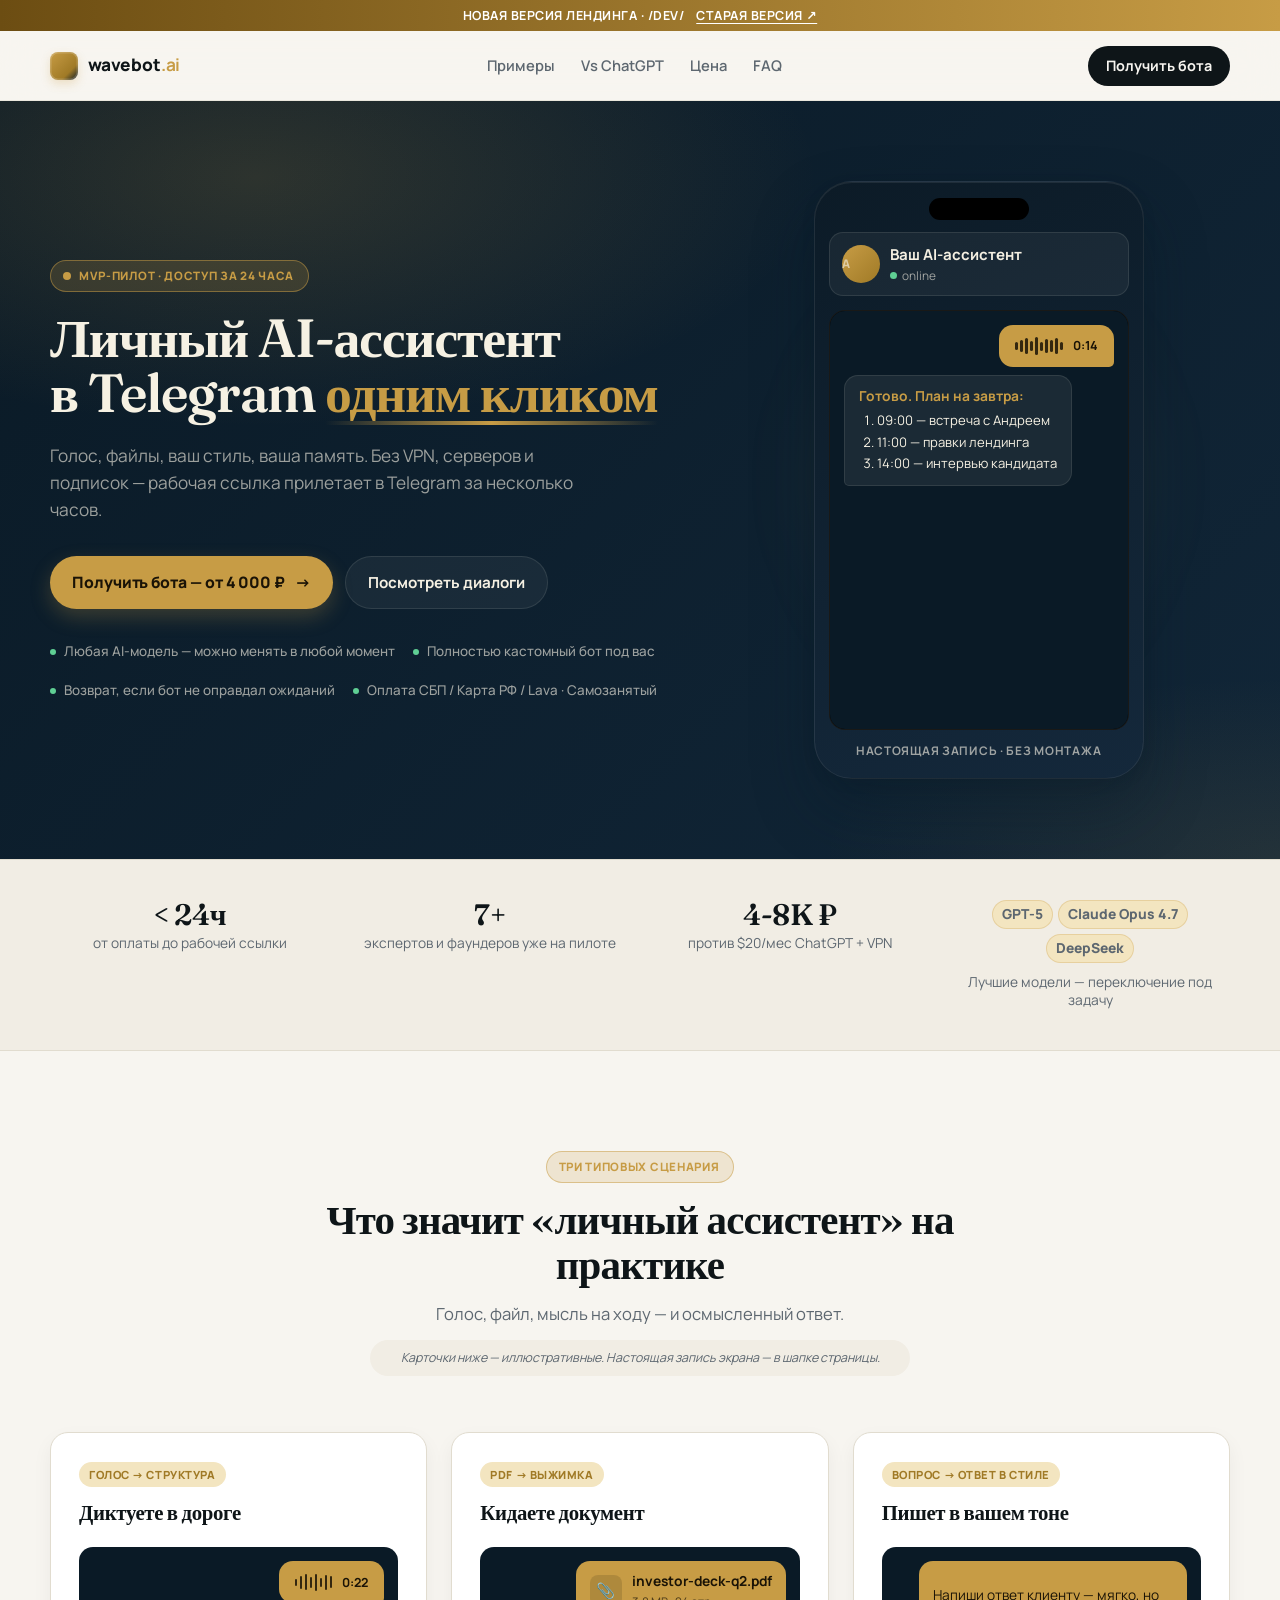
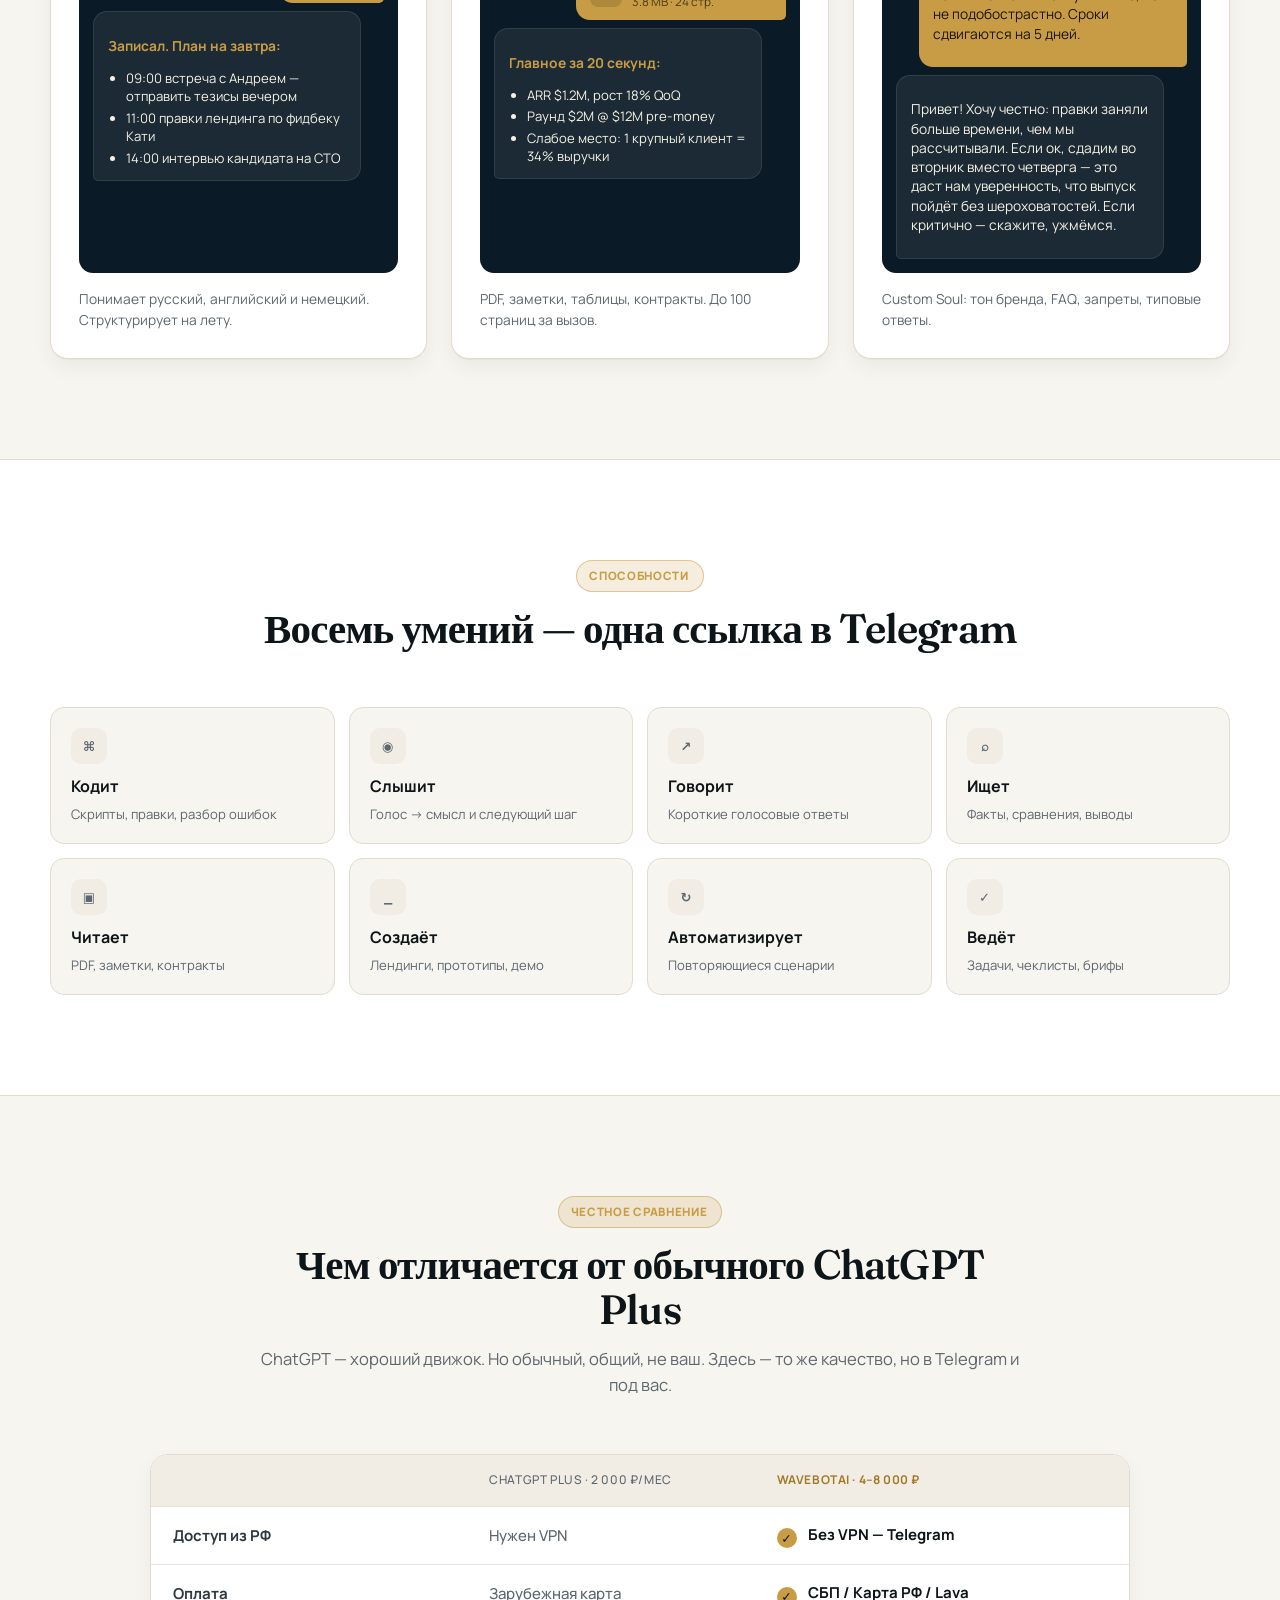
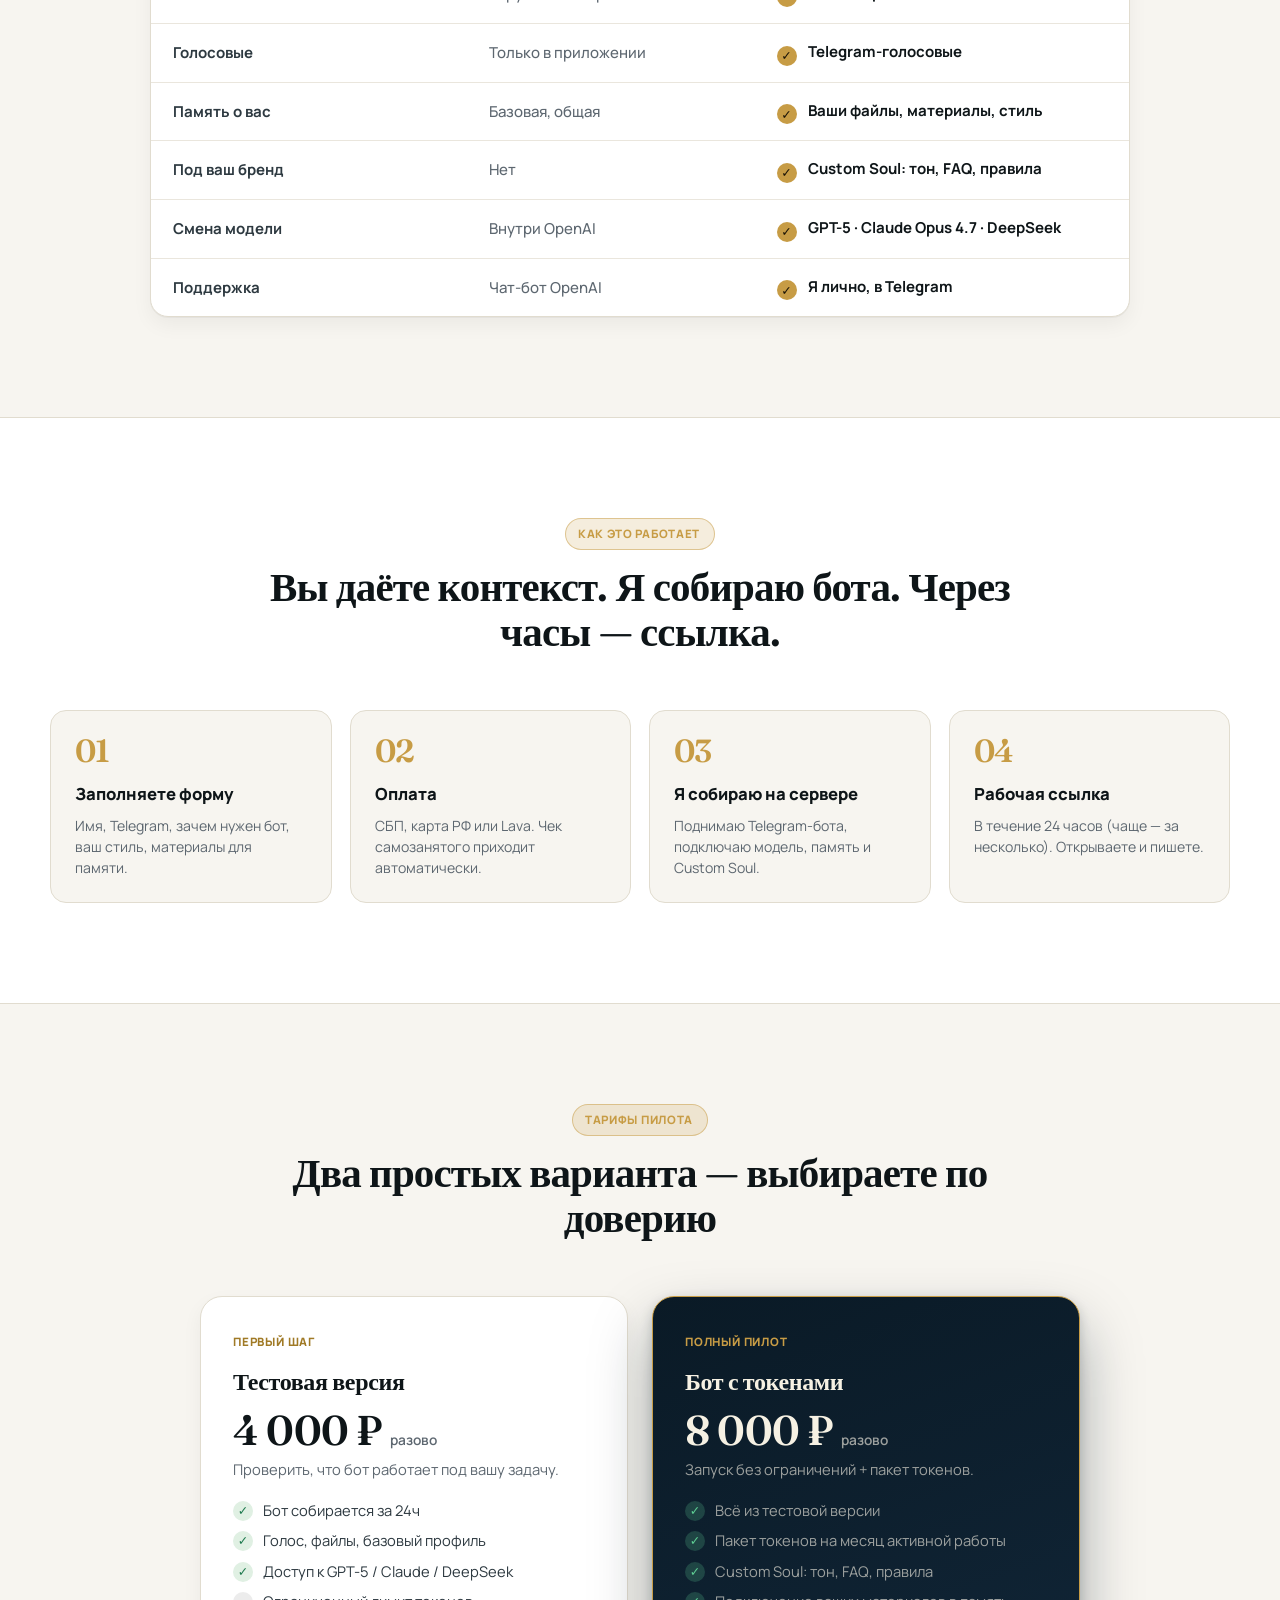
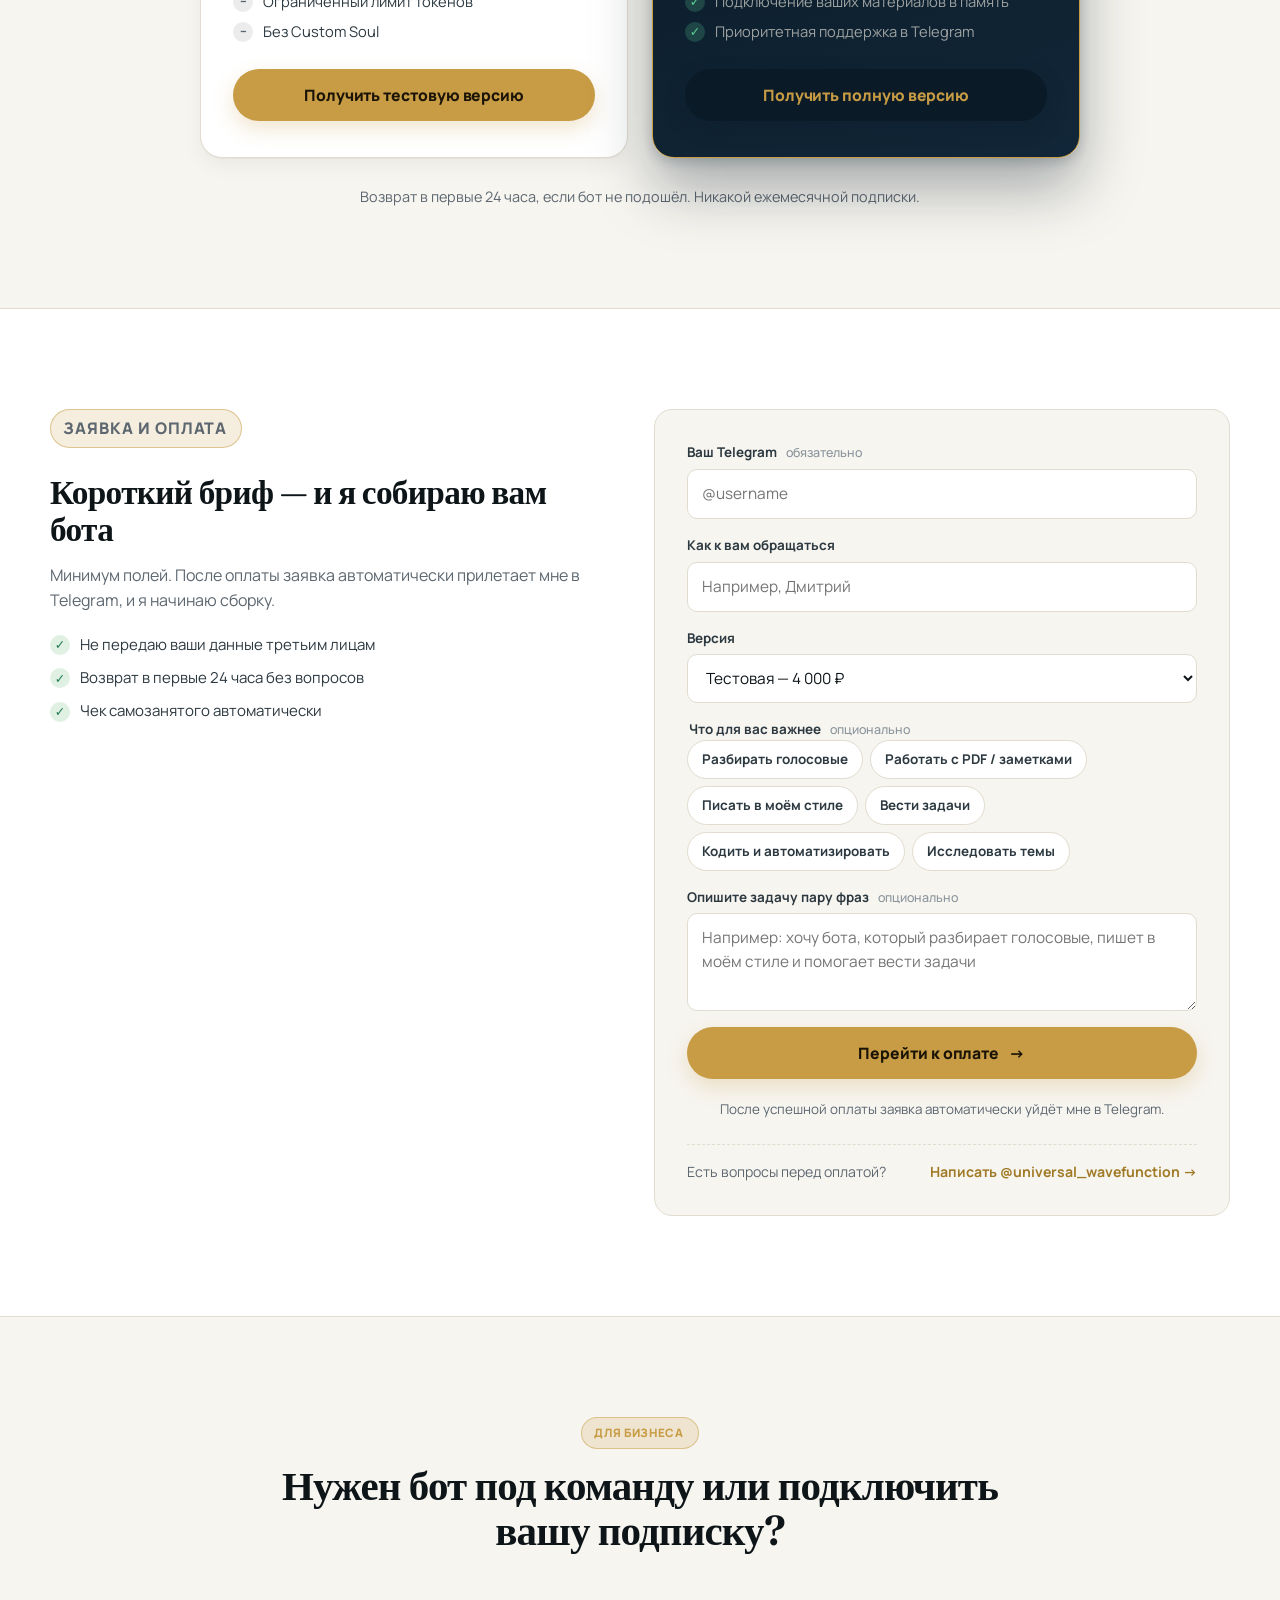
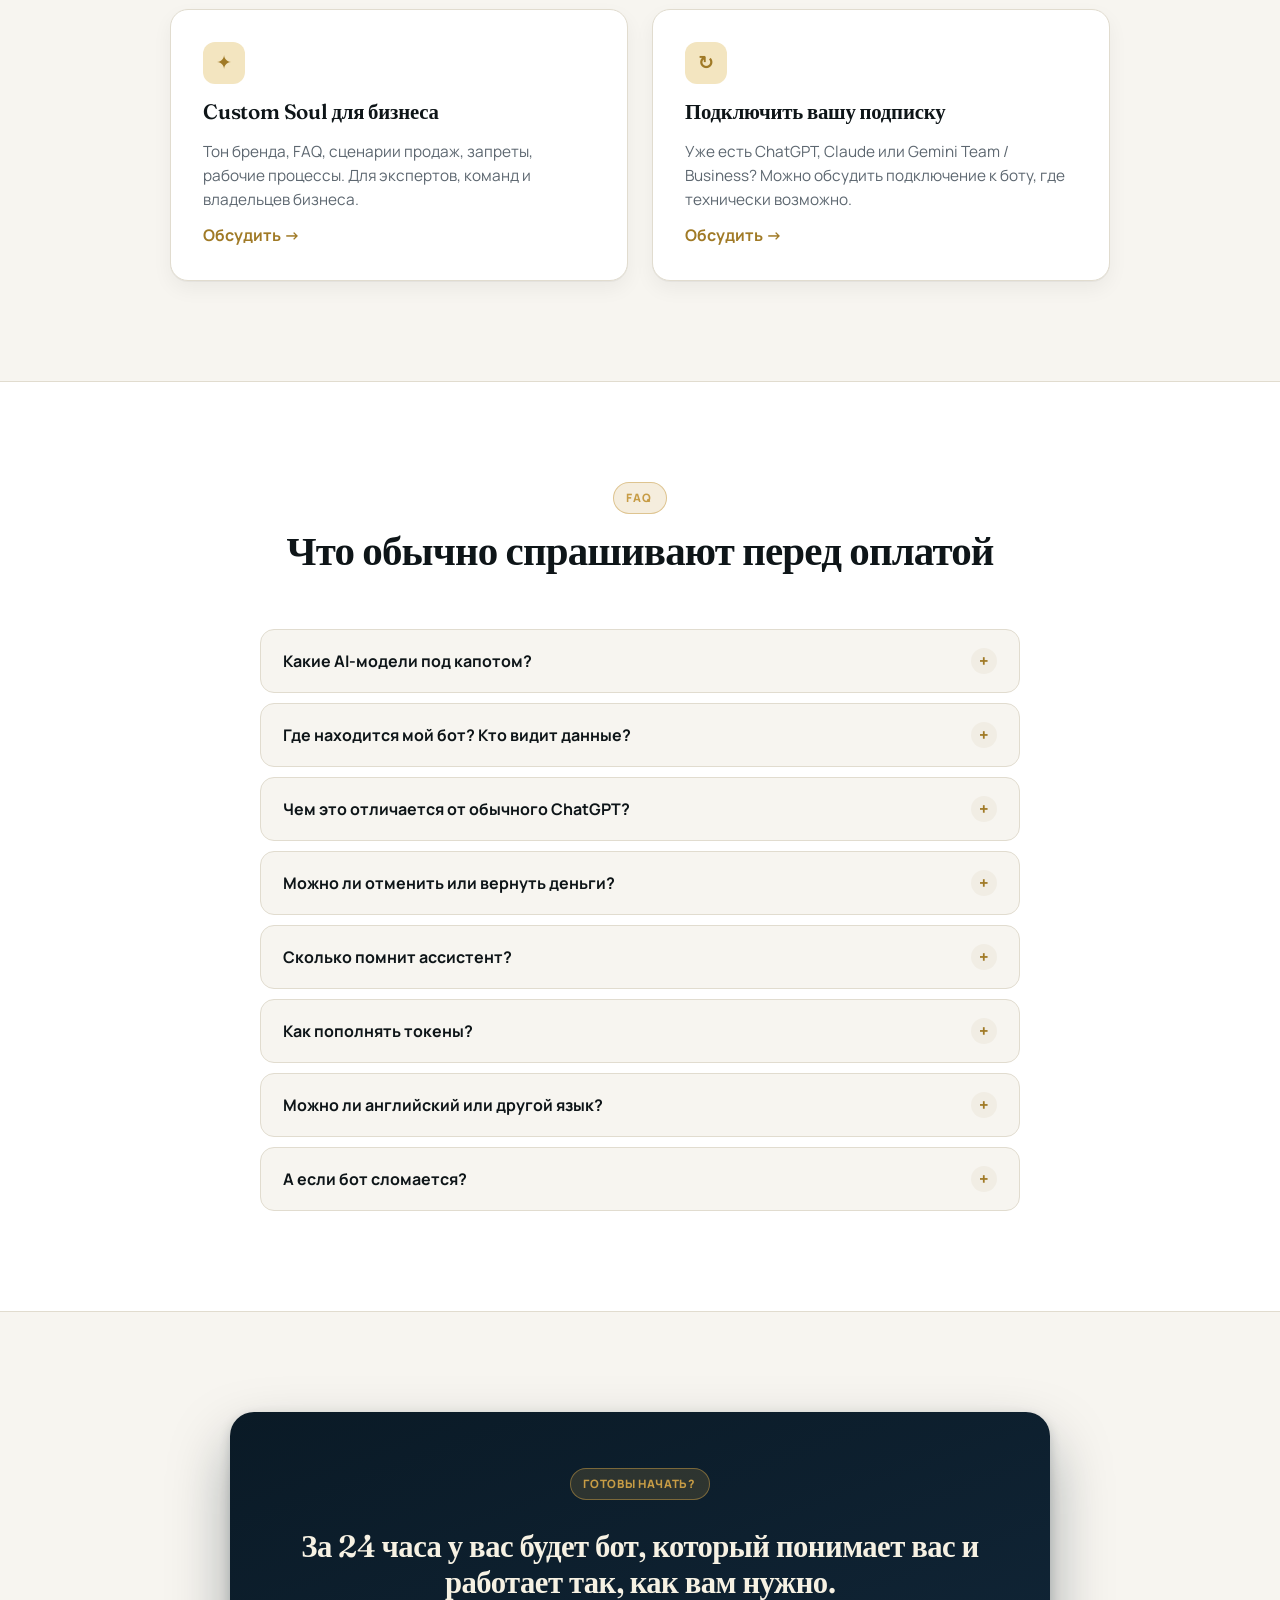
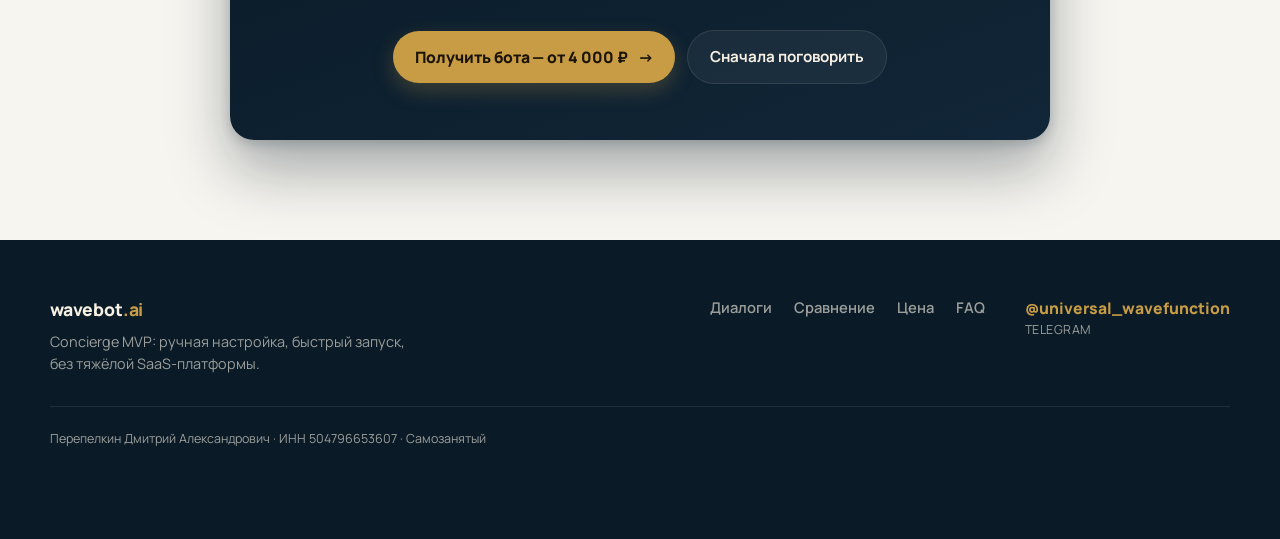
==== dev/index.html @ 46aca0c7 "Strengthen trust strip + showcase model chips in proof bar Hero trust pills now lead with product va" ====
<!doctype html>
<html lang="ru">
  <head>
    <meta charset="utf-8" />
    <meta name="viewport" content="width=device-width, initial-scale=1" />
    <title>Личный AI-ассистент в Telegram · wavebotai</title>
    <meta name="description" content="Личный AI-ассистент в Telegram. Голос, файлы, память, ваш стиль. Без VPN, серверов и подписок." />
    <meta name="robots" content="noindex,nofollow" />
    <link rel="preconnect" href="https://fonts.googleapis.com" />
    <link rel="preconnect" href="https://fonts.gstatic.com" crossorigin />
    <link
      href="https://fonts.googleapis.com/css2?family=Manrope:wght@400;500;600;700;800&family=Fraunces:opsz,wght@9..144,500;9..144,600&display=swap"
      rel="stylesheet"
    />
    <link rel="stylesheet" href="./styles.css" />
  </head>
  <body>
    <!-- DEV BANNER -->
    <div class="dev-banner" role="note">
      <span>Новая версия лендинга · /dev/</span>
      <a href="/" rel="noreferrer">старая версия ↗</a>
    </div>

    <header class="site-header" aria-label="Навигация">
      <a class="brand" href="#top" aria-label="Личный AI-ассистент">
        <span class="brand-mark" aria-hidden="true"></span>
        <span>wavebot<em>.ai</em></span>
      </a>
      <nav class="nav-links" aria-label="Разделы">
        <a href="#dialogs">Примеры</a>
        <a href="#vs">Vs ChatGPT</a>
        <a href="#pricing">Цена</a>
        <a href="#faq">FAQ</a>
      </nav>
      <a class="header-cta" href="#request">Получить бота</a>
    </header>

    <main id="top">
      <!-- HERO -->
      <section class="hero">
        <div class="hero-inner">
          <p class="eyebrow"><span class="pulse"></span>MVP-пилот · доступ за 24 часа</p>
          <h1>
            Личный AI-ассистент <br />в Telegram <span class="accent-underline">одним кликом</span>
          </h1>
          <p class="hero-copy">
            Голос, файлы, ваш стиль, ваша память. Без VPN, серверов и подписок —
            рабочая ссылка прилетает в Telegram за несколько часов.
          </p>
          <div class="hero-actions">
            <a class="primary-button" href="#request">
              <span>Получить бота — от 4 000 ₽</span>
              <span class="arrow" aria-hidden="true">→</span>
            </a>
            <a class="ghost-button" href="#dialogs">Посмотреть диалоги</a>
          </div>
          <div class="trust-strip">
            <span class="trust-item">
              <span class="trust-dot ok"></span> Любая AI-модель — можно менять в любой момент
            </span>
            <span class="trust-item">
              <span class="trust-dot ok"></span> Полностью кастомный бот под вас
            </span>
            <span class="trust-item">
              <span class="trust-dot ok"></span> Возврат, если бот не оправдал ожиданий
            </span>
            <span class="trust-item">
              <span class="trust-dot ok"></span> Оплата СБП / Карта РФ / Lava · Самозанятый
            </span>
          </div>
        </div>

        <div class="hero-visual" aria-label="Демо ассистента в Telegram">
          <div class="phone-frame" id="phoneFrame">
            <div class="phone-notch" aria-hidden="true"></div>
            <div class="telegram-header">
              <span class="bot-avatar" aria-hidden="true">A</span>
              <div>
                <strong>Ваш AI-ассистент</strong>
                <span><span class="online-dot"></span>online</span>
              </div>
            </div>
            <div class="video-frame">
              <video
                id="heroVideo"
                class="hero-video"
                src="/assets/telegram-demo.mp4"
                muted
                loop
                playsinline
                preload="metadata"
                aria-label="Запись экрана: настоящий Telegram-диалог с ассистентом"
              ></video>
              <button
                id="heroVideoPlay"
                class="video-play-overlay"
                type="button"
                aria-label="Запустить демо"
              >
                <span aria-hidden="true">▶</span>
                <span class="play-label">Play demo</span>
              </button>
              <div class="video-fallback" id="heroVideoFallback" hidden>
                <div class="chat-stream">
                  <div class="bubble user voice">
                    <span class="voice-wave" aria-hidden="true">
                      <i></i><i></i><i></i><i></i><i></i><i></i><i></i><i></i><i></i><i></i>
                    </span>
                    <span class="voice-time">0:14</span>
                  </div>
                  <div class="bubble bot">
                    <strong>Готово. План на завтра:</strong>
                    <ol>
                      <li>09:00 — встреча с Андреем</li>
                      <li>11:00 — правки лендинга</li>
                      <li>14:00 — интервью кандидата</li>
                    </ol>
                  </div>
                </div>
              </div>
            </div>
            <p class="video-caption">Настоящая запись · без монтажа</p>
          </div>
          <div class="phone-glow" aria-hidden="true"></div>
        </div>
      </section>

      <!-- SOCIAL PROOF STRIP -->
      <section class="proof-strip" aria-label="Социальное доказательство">
        <div class="proof-stat">
          <strong>&lt; 24ч</strong>
          <span>от оплаты до рабочей ссылки</span>
        </div>
        <div class="proof-stat">
          <strong>7+</strong>
          <span>экспертов и фаундеров уже на пилоте</span>
        </div>
        <div class="proof-stat">
          <strong>4-8K ₽</strong>
          <span>против $20/мес ChatGPT + VPN</span>
        </div>
        <div class="proof-stat proof-models">
          <strong class="model-stack">
            <span class="model-chip">GPT-5</span>
            <span class="model-chip">Claude Opus 4.7</span>
            <span class="model-chip">DeepSeek</span>
          </strong>
          <span>Лучшие модели — переключение под задачу</span>
        </div>
      </section>

      <!-- TYPICAL SCENARIOS (renamed from "real dialogs" — honest framing) -->
      <section class="section dialogs-section" id="dialogs">
        <div class="section-heading">
          <p class="eyebrow">Три типовых сценария</p>
          <h2>Что значит «личный ассистент» на практике</h2>
          <p class="section-lede">
            Голос, файл, мысль на ходу — и осмысленный ответ.
          </p>
          <p class="section-disclaimer">
            Карточки ниже — иллюстративные. Настоящая запись экрана — в шапке страницы.
          </p>
        </div>

        <div class="dialog-grid">
          <article class="dialog-card">
            <header>
              <span class="dialog-tag">Голос → структура</span>
              <h3>Диктуете в дороге</h3>
            </header>
            <div class="mini-chat">
              <div class="bubble user voice small">
                <span class="voice-wave" aria-hidden="true">
                  <i></i><i></i><i></i><i></i><i></i><i></i><i></i><i></i>
                </span>
                <span class="voice-time">0:22</span>
              </div>
              <div class="bubble bot small">
                <p>
                  <strong>Записал. План на завтра:</strong>
                </p>
                <ul>
                  <li>09:00 встреча с Андреем — отправить тезисы вечером</li>
                  <li>11:00 правки лендинга по фидбеку Кати</li>
                  <li>14:00 интервью кандидата на CTO</li>
                </ul>
              </div>
            </div>
            <p class="dialog-caption">
              Понимает русский, английский и немецкий. Структурирует на лету.
            </p>
          </article>

          <article class="dialog-card">
            <header>
              <span class="dialog-tag">PDF → выжимка</span>
              <h3>Кидаете документ</h3>
            </header>
            <div class="mini-chat">
              <div class="bubble user file small">
                <span class="file-icon" aria-hidden="true">📎</span>
                <div class="file-meta">
                  <strong>investor-deck-q2.pdf</strong>
                  <span>3.8 MB · 24 стр.</span>
                </div>
              </div>
              <div class="bubble bot small">
                <p><strong>Главное за 20 секунд:</strong></p>
                <ul>
                  <li>ARR $1.2M, рост 18% QoQ</li>
                  <li>Раунд $2M @ $12M pre-money</li>
                  <li>Слабое место: 1 крупный клиент = 34% выручки</li>
                </ul>
              </div>
            </div>
            <p class="dialog-caption">
              PDF, заметки, таблицы, контракты. До 100 страниц за вызов.
            </p>
          </article>

          <article class="dialog-card">
            <header>
              <span class="dialog-tag">Вопрос → ответ в стиле</span>
              <h3>Пишет в вашем тоне</h3>
            </header>
            <div class="mini-chat">
              <div class="bubble user small">
                <p>Напиши ответ клиенту — мягко, но не подобострастно. Сроки сдвигаются на 5 дней.</p>
              </div>
              <div class="bubble bot small">
                <p>
                  Привет! Хочу честно: правки заняли больше времени, чем мы рассчитывали.
                  Если ок, сдадим во вторник вместо четверга — это даст нам уверенность,
                  что выпуск пойдёт без шероховатостей. Если критично — скажите, ужмёмся.
                </p>
              </div>
            </div>
            <p class="dialog-caption">
              Custom Soul: тон бренда, FAQ, запреты, типовые ответы.
            </p>
          </article>
        </div>
      </section>

      <!-- CAPABILITIES STRIP — condensed -->
      <section class="section capabilities-section">
        <div class="section-heading">
          <p class="eyebrow">Способности</p>
          <h2>Восемь умений — одна ссылка в Telegram</h2>
        </div>
        <ul class="capability-grid">
          <li><span class="cap-icon">⌘</span><strong>Кодит</strong><span>Скрипты, правки, разбор ошибок</span></li>
          <li><span class="cap-icon">◉</span><strong>Слышит</strong><span>Голос → смысл и следующий шаг</span></li>
          <li><span class="cap-icon">↗</span><strong>Говорит</strong><span>Короткие голосовые ответы</span></li>
          <li><span class="cap-icon">⌕</span><strong>Ищет</strong><span>Факты, сравнения, выводы</span></li>
          <li><span class="cap-icon">▣</span><strong>Читает</strong><span>PDF, заметки, контракты</span></li>
          <li><span class="cap-icon">⎯</span><strong>Создаёт</strong><span>Лендинги, прототипы, демо</span></li>
          <li><span class="cap-icon">↻</span><strong>Автоматизирует</strong><span>Повторяющиеся сценарии</span></li>
          <li><span class="cap-icon">✓</span><strong>Ведёт</strong><span>Задачи, чеклисты, брифы</span></li>
        </ul>
      </section>

      <!-- VS CHATGPT — new section -->
      <section class="section vs-section" id="vs">
        <div class="section-heading">
          <p class="eyebrow">Честное сравнение</p>
          <h2>Чем отличается от обычного ChatGPT Plus</h2>
          <p class="section-lede">
            ChatGPT — хороший движок. Но обычный, общий, не ваш. Здесь — то же качество, но в Telegram и под вас.
          </p>
        </div>
        <div class="vs-table">
          <div class="vs-row vs-head">
            <span></span>
            <span class="vs-them">ChatGPT Plus · 2 000 ₽/мес</span>
            <span class="vs-us">wavebotai · 4–8 000 ₽</span>
          </div>
          <div class="vs-row">
            <span>Доступ из РФ</span>
            <span class="vs-them">Нужен VPN</span>
            <span class="vs-us"><span class="vs-ok">✓</span> Без VPN — Telegram</span>
          </div>
          <div class="vs-row">
            <span>Оплата</span>
            <span class="vs-them">Зарубежная карта</span>
            <span class="vs-us"><span class="vs-ok">✓</span> СБП / Карта РФ / Lava</span>
          </div>
          <div class="vs-row">
            <span>Голосовые</span>
            <span class="vs-them">Только в приложении</span>
            <span class="vs-us"><span class="vs-ok">✓</span> Telegram-голосовые</span>
          </div>
          <div class="vs-row">
            <span>Память о вас</span>
            <span class="vs-them">Базовая, общая</span>
            <span class="vs-us"><span class="vs-ok">✓</span> Ваши файлы, материалы, стиль</span>
          </div>
          <div class="vs-row">
            <span>Под ваш бренд</span>
            <span class="vs-them">Нет</span>
            <span class="vs-us"><span class="vs-ok">✓</span> Custom Soul: тон, FAQ, правила</span>
          </div>
          <div class="vs-row">
            <span>Смена модели</span>
            <span class="vs-them">Внутри OpenAI</span>
            <span class="vs-us"><span class="vs-ok">✓</span> GPT-5 · Claude Opus 4.7 · DeepSeek</span>
          </div>
          <div class="vs-row">
            <span>Поддержка</span>
            <span class="vs-them">Чат-бот OpenAI</span>
            <span class="vs-us"><span class="vs-ok">✓</span> Я лично, в Telegram</span>
          </div>
        </div>
      </section>

      <!-- HOW IT WORKS -->
      <section class="section how-section">
        <div class="section-heading">
          <p class="eyebrow">Как это работает</p>
          <h2>Вы даёте контекст. Я собираю бота. Через часы — ссылка.</h2>
        </div>
        <ol class="how-steps">
          <li>
            <span class="step-num">01</span>
            <h3>Заполняете форму</h3>
            <p>Имя, Telegram, зачем нужен бот, ваш стиль, материалы для памяти.</p>
          </li>
          <li>
            <span class="step-num">02</span>
            <h3>Оплата</h3>
            <p>СБП, карта РФ или Lava. Чек самозанятого приходит автоматически.</p>
          </li>
          <li>
            <span class="step-num">03</span>
            <h3>Я собираю на сервере</h3>
            <p>Поднимаю Telegram-бота, подключаю модель, память и Custom Soul.</p>
          </li>
          <li>
            <span class="step-num">04</span>
            <h3>Рабочая ссылка</h3>
            <p>В течение 24 часов (чаще — за несколько). Открываете и пишете.</p>
          </li>
        </ol>
      </section>

      <!-- PRICING -->
      <section class="section pricing-section" id="pricing">
        <div class="section-heading">
          <p class="eyebrow">Тарифы пилота</p>
          <h2>Два простых варианта — выбираете по доверию</h2>
        </div>
        <div class="pricing-grid">
          <article class="price-card">
            <div class="price-topline">Первый шаг</div>
            <h3>Тестовая версия</h3>
            <p class="price">4 000 ₽<em>разово</em></p>
            <p class="price-caption">Проверить, что бот работает под вашу задачу.</p>
            <ul class="price-features">
              <li><span class="check">✓</span> Бот собирается за 24ч</li>
              <li><span class="check">✓</span> Голос, файлы, базовый профиль</li>
              <li><span class="check">✓</span> Доступ к GPT-5 / Claude / DeepSeek</li>
              <li><span class="cross">−</span> Ограниченный лимит токенов</li>
              <li><span class="cross">−</span> Без Custom Soul</li>
            </ul>
            <a class="primary-button full js-product-choice" href="#request" data-product="test">
              Получить тестовую версию
            </a>
          </article>
          <article class="price-card featured">
            <div class="price-topline">Полный пилот</div>
            <h3>Бот с токенами</h3>
            <p class="price">8 000 ₽<em>разово</em></p>
            <p class="price-caption">Запуск без ограничений + пакет токенов.</p>
            <ul class="price-features">
              <li><span class="check">✓</span> Всё из тестовой версии</li>
              <li><span class="check">✓</span> Пакет токенов на месяц активной работы</li>
              <li><span class="check">✓</span> Custom Soul: тон, FAQ, правила</li>
              <li><span class="check">✓</span> Подключение ваших материалов в память</li>
              <li><span class="check">✓</span> Приоритетная поддержка в Telegram</li>
            </ul>
            <a class="primary-button full featured-cta js-product-choice" href="#request" data-product="regular">
              Получить полную версию
            </a>
          </article>
        </div>
        <p class="pricing-note">
          Возврат в первые 24 часа, если бот не подошёл. Никакой ежемесячной подписки.
        </p>
      </section>

      <!-- FORM -->
      <section class="section form-section" id="request">
        <div class="form-copy">
          <p class="eyebrow">Заявка и оплата</p>
          <h2>Короткий бриф — и я собираю вам бота</h2>
          <p>
            Минимум полей. После оплаты заявка автоматически прилетает мне в Telegram,
            и я начинаю сборку.
          </p>
          <ul class="form-promises">
            <li><span class="check">✓</span> Не передаю ваши данные третьим лицам</li>
            <li><span class="check">✓</span> Возврат в первые 24 часа без вопросов</li>
            <li><span class="check">✓</span> Чек самозанятого автоматически</li>
          </ul>
        </div>
        <form class="lead-form" id="leadForm">
          <label>
            <span>Ваш Telegram <em>обязательно</em></span>
            <input name="telegram" autocomplete="username" required placeholder="@username" />
          </label>
          <label>
            <span>Как к вам обращаться</span>
            <input name="name" autocomplete="name" required placeholder="Например, Дмитрий" />
          </label>
          <label>
            <span>Версия</span>
            <select name="product" id="productSelect" required>
              <option value="test">Тестовая — 4 000 ₽</option>
              <option value="regular">Полная — 8 000 ₽</option>
            </select>
          </label>
          <fieldset class="chip-field">
            <legend>Что для вас важнее <em>опционально</em></legend>
            <div class="chip-row">
              <label class="chip"><input type="checkbox" name="goal" value="voice" /><span>Разбирать голосовые</span></label>
              <label class="chip"><input type="checkbox" name="goal" value="files" /><span>Работать с PDF / заметками</span></label>
              <label class="chip"><input type="checkbox" name="goal" value="style" /><span>Писать в моём стиле</span></label>
              <label class="chip"><input type="checkbox" name="goal" value="tasks" /><span>Вести задачи</span></label>
              <label class="chip"><input type="checkbox" name="goal" value="code" /><span>Кодить и автоматизировать</span></label>
              <label class="chip"><input type="checkbox" name="goal" value="research" /><span>Исследовать темы</span></label>
            </div>
          </fieldset>
          <label>
            <span>Опишите задачу пару фраз <em>опционально</em></span>
            <textarea
              name="reason"
              rows="3"
              placeholder="Например: хочу бота, который разбирает голосовые, пишет в моём стиле и помогает вести задачи"
            ></textarea>
          </label>
          <button class="primary-button full" type="submit">
            <span>Перейти к оплате</span>
            <span class="arrow" aria-hidden="true">→</span>
          </button>
          <p class="form-note" id="leadStatus">
            После успешной оплаты заявка автоматически уйдёт мне в Telegram.
          </p>
          <div class="contact-strip">
            <span>Есть вопросы перед оплатой?</span>
            <a class="text-link" href="https://t.me/universal_wavefunction" target="_blank" rel="noreferrer">
              Написать @universal_wavefunction →
            </a>
          </div>
        </form>
      </section>

      <!-- BUSINESS -->
      <section class="section business-section" id="business">
        <div class="section-heading">
          <p class="eyebrow">Для бизнеса</p>
          <h2>Нужен бот под команду или подключить вашу подписку?</h2>
        </div>
        <div class="business-grid">
          <article class="business-card">
            <span class="biz-icon" aria-hidden="true">✦</span>
            <h3>Custom Soul для бизнеса</h3>
            <p>
              Тон бренда, FAQ, сценарии продаж, запреты, рабочие процессы.
              Для экспертов, команд и владельцев бизнеса.
            </p>
            <a class="text-link" href="#request">Обсудить →</a>
          </article>
          <article class="business-card">
            <span class="biz-icon" aria-hidden="true">↻</span>
            <h3>Подключить вашу подписку</h3>
            <p>
              Уже есть ChatGPT, Claude или Gemini Team / Business?
              Можно обсудить подключение к боту, где технически возможно.
            </p>
            <a class="text-link" href="#request">Обсудить →</a>
          </article>
        </div>
      </section>

      <!-- FAQ -->
      <section class="section faq-section" id="faq">
        <div class="section-heading">
          <p class="eyebrow">FAQ</p>
          <h2>Что обычно спрашивают перед оплатой</h2>
        </div>
        <div class="faq-list">
          <details>
            <summary>Какие AI-модели под капотом?</summary>
            <p>
              GPT-5 (OpenAI), Claude Opus 4.7 (Anthropic), DeepSeek-V3, а также Gemini Pro
              там, где это нужно. Внутри одного бота можно переключаться между моделями под задачу:
              быстрые ответы, глубокое мышление, код, документы.
            </p>
          </details>
          <details>
            <summary>Где находится мой бот? Кто видит данные?</summary>
            <p>
              В MVP бот работает на managed-сервере, который я обслуживаю лично.
              Ваши сообщения и материалы не передаются третьим лицам кроме провайдеров моделей
              (OpenAI / Anthropic / DeepSeek) — там действуют их стандартные политики приватности.
              Если позже нужен полный контроль, бота можно перенести на ваш сервер.
            </p>
          </details>
          <details>
            <summary>Чем это отличается от обычного ChatGPT?</summary>
            <p>
              Тремя вещами. Первое — доступ из РФ без VPN, оплата картой РФ или СБП. Второе —
              живёт в Telegram, понимает голос так же легко, как текст. Третье — память про вас:
              ваши файлы, ваш стиль, ваши правила, ваш Custom Soul. Это не общий чат, а ваш ассистент.
            </p>
          </details>
          <details>
            <summary>Можно ли отменить или вернуть деньги?</summary>
            <p>
              Да, возврат в первые 24 часа без вопросов, если бот не подошёл под вашу задачу.
              Дальше — никакой автоподписки, оплата разовая. Когда заканчиваются токены, вы
              сами решаете, продлевать или нет.
            </p>
          </details>
          <details>
            <summary>Сколько помнит ассистент?</summary>
            <p>
              Контекст разговора — до 200К токенов (примерно 150 страниц текста) в одной сессии.
              Долгосрочная память — отдельный слой: ваши файлы, заметки, профиль, который я
              подключаю при сборке и который не теряется между сессиями.
            </p>
          </details>
          <details>
            <summary>Как пополнять токены?</summary>
            <p>
              В тестовой версии — ограниченный лимит без возможности пополнения (это пилот).
              В полной версии пакет токенов включён сразу. Когда он заканчивается, можно
              написать мне в Telegram и пополнить балансом за ту же сумму.
            </p>
          </details>
          <details>
            <summary>Можно ли английский или другой язык?</summary>
            <p>
              Да. Модели свободно работают на русском, английском, немецком, испанском, китайском
              и большинстве европейских языков. Custom Soul можно настроить под мультиязычный
              формат (например, русский с клиентами, английский для писем партнёрам).
            </p>
          </details>
          <details>
            <summary>А если бот сломается?</summary>
            <p>
              Управляемый сервер, ежедневный мониторинг, реакция в течение нескольких часов.
              Если что-то критическое — пишите в Telegram, разбираемся вместе. На полной версии —
              приоритетная поддержка.
            </p>
          </details>
        </div>
      </section>

      <!-- CLOSING CTA -->
      <section class="section closing-section">
        <div class="closing-card">
          <p class="eyebrow">Готовы начать?</p>
          <h2>За 24 часа у вас будет бот, который понимает вас и работает так, как вам нужно.</h2>
          <div class="hero-actions center">
            <a class="primary-button" href="#request">
              <span>Получить бота — от 4 000 ₽</span>
              <span class="arrow" aria-hidden="true">→</span>
            </a>
            <a class="ghost-button" href="https://t.me/universal_wavefunction" target="_blank" rel="noreferrer">
              Сначала поговорить
            </a>
          </div>
        </div>
      </section>
    </main>

    <footer class="site-footer">
      <div class="footer-main">
        <div>
          <strong>wavebot<em>.ai</em></strong>
          <p>Concierge MVP: ручная настройка, быстрый запуск, без тяжёлой SaaS-платформы.</p>
        </div>
        <nav class="footer-links" aria-label="Разделы">
          <a href="#dialogs">Диалоги</a>
          <a href="#vs">Сравнение</a>
          <a href="#pricing">Цена</a>
          <a href="#faq">FAQ</a>
        </nav>
        <div class="footer-contact">
          <a href="https://t.me/universal_wavefunction" target="_blank" rel="noreferrer">@universal_wavefunction</a>
          <span>Telegram</span>
        </div>
      </div>
      <p class="legal-line">Перепелкин Дмитрий Александрович · ИНН 504796653607 · Самозанятый</p>
    </footer>

    <!-- Mobile sticky CTA -->
    <a class="sticky-cta" href="#request" data-sticky-cta>
      <span>Получить бота</span>
      <strong>от 4 000 ₽ →</strong>
    </a>

    <script src="./app.js"></script>
  </body>
</html>
---- dev/styles.css ----
:root {
  color-scheme: light;
  --ink: #0e1518;
  --ink-soft: #2d3940;
  --muted: #5d6770;
  --faint: #8a949c;
  --paper: #f7f5f0;
  --surface: #ffffff;
  --surface-alt: #f1ede4;
  --line: #e1dccf;
  --line-strong: #c8c2b1;

  --hero-bg: #0a1a26;
  --hero-bg-2: #112638;
  --hero-ink: #f6f1e3;
  --hero-faint: rgba(246, 241, 227, 0.62);
  --hero-line: rgba(246, 241, 227, 0.1);

  --accent: #c79c45;
  --accent-deep: #a07a26;
  --accent-soft: #f3e5c0;
  --accent-glow: rgba(199, 156, 69, 0.25);

  --green: #1f7a4f;
  --green-soft: #e0f0e3;
  --red: #b63f4a;

  --shadow-soft: 0 1px 0 rgba(14, 21, 24, 0.04), 0 8px 20px rgba(14, 21, 24, 0.05);
  --shadow-lift: 0 24px 48px rgba(14, 21, 24, 0.08), 0 2px 6px rgba(14, 21, 24, 0.04);
  --shadow-hero: 0 30px 60px rgba(10, 26, 38, 0.35), 0 4px 12px rgba(10, 26, 38, 0.18);

  --ease: cubic-bezier(0.22, 1, 0.36, 1);
  --container: 1180px;
}

* {
  box-sizing: border-box;
}

html {
  scroll-behavior: smooth;
}

body {
  margin: 0;
  color: var(--ink);
  background: var(--paper);
  font-family: Manrope, Inter, ui-sans-serif, system-ui, -apple-system, BlinkMacSystemFont, "Segoe UI", sans-serif;
  line-height: 1.55;
  -webkit-font-smoothing: antialiased;
  text-rendering: optimizeLegibility;
}

a {
  color: inherit;
  text-decoration: none;
}

button,
input,
textarea,
select {
  font: inherit;
  color: inherit;
}

::selection {
  background: var(--accent-soft);
  color: var(--ink);
}

/* ============================
   Dev banner
   ============================ */
.dev-banner {
  display: flex;
  align-items: center;
  justify-content: center;
  gap: 12px;
  padding: 6px 18px;
  font-size: 0.78rem;
  font-weight: 700;
  letter-spacing: 0.04em;
  text-transform: uppercase;
  background: linear-gradient(90deg, #6c4d12, #c79c45);
  color: #fff;
}

.dev-banner a {
  text-decoration: underline;
  text-underline-offset: 3px;
}

/* ============================
   Header
   ============================ */
.site-header {
  position: sticky;
  top: 0;
  z-index: 30;
  display: flex;
  align-items: center;
  justify-content: space-between;
  gap: 24px;
  height: 70px;
  padding: 0 max(20px, calc((100% - var(--container)) / 2));
  background: color-mix(in srgb, var(--paper) 88%, transparent);
  backdrop-filter: blur(20px);
  border-bottom: 1px solid color-mix(in srgb, var(--line) 60%, transparent);
}

.brand {
  display: flex;
  align-items: center;
  gap: 10px;
  font-size: 1.08rem;
  font-weight: 800;
  letter-spacing: -0.01em;
}

.brand em {
  font-style: normal;
  color: var(--accent);
  font-weight: 700;
}

.brand-mark {
  width: 28px;
  height: 28px;
  border-radius: 8px;
  background: linear-gradient(135deg, var(--accent), var(--accent-deep) 70%, var(--hero-bg));
  box-shadow: inset 0 0 0 1.5px rgba(255, 255, 255, 0.18), 0 4px 10px var(--accent-glow);
}

.nav-links {
  display: flex;
  gap: 26px;
}

.nav-links a {
  font-size: 0.92rem;
  font-weight: 600;
  color: var(--muted);
  transition: color 0.18s ease;
}

.nav-links a:hover {
  color: var(--ink);
}

.header-cta {
  display: inline-flex;
  align-items: center;
  height: 40px;
  padding: 0 18px;
  border-radius: 999px;
  background: var(--ink);
  color: var(--paper);
  font-size: 0.9rem;
  font-weight: 700;
  transition: transform 0.2s ease, background-color 0.18s ease;
}

.header-cta:hover {
  background: var(--ink-soft);
  transform: translateY(-1px);
}

@media (max-width: 760px) {
  .nav-links {
    display: none;
  }
  .site-header {
    height: 60px;
  }
}

/* ============================
   Hero
   ============================ */
.hero {
  position: relative;
  overflow: hidden;
  display: grid;
  grid-template-columns: minmax(0, 1.05fr) minmax(0, 0.85fr);
  gap: 56px;
  align-items: center;
  padding: 80px max(20px, calc((100% - var(--container)) / 2));
  background:
    radial-gradient(80% 60% at 20% 10%, rgba(199, 156, 69, 0.18), transparent 55%),
    linear-gradient(135deg, var(--hero-bg), var(--hero-bg-2));
  color: var(--hero-ink);
}

.hero::after {
  content: "";
  position: absolute;
  inset: 0;
  background:
    radial-gradient(60% 40% at 100% 100%, rgba(199, 156, 69, 0.1), transparent 60%);
  pointer-events: none;
}

.hero-inner {
  position: relative;
  z-index: 2;
}

.eyebrow {
  display: inline-flex;
  align-items: center;
  gap: 8px;
  margin: 0 0 18px;
  padding: 6px 14px 6px 12px;
  border: 1px solid color-mix(in srgb, var(--accent) 50%, transparent);
  border-radius: 999px;
  background: color-mix(in srgb, var(--accent) 18%, transparent);
  color: var(--accent);
  font-size: 0.72rem;
  font-weight: 800;
  letter-spacing: 0.06em;
  text-transform: uppercase;
}

.pulse {
  width: 8px;
  height: 8px;
  border-radius: 50%;
  background: var(--accent);
  box-shadow: 0 0 0 0 var(--accent-glow);
  animation: pulse 2.2s ease-out infinite;
}

@keyframes pulse {
  0% { box-shadow: 0 0 0 0 var(--accent-glow); }
  70% { box-shadow: 0 0 0 12px transparent; }
  100% { box-shadow: 0 0 0 0 transparent; }
}

.hero h1 {
  margin: 0 0 22px;
  font-family: "Fraunces", Georgia, serif;
  font-size: clamp(2.4rem, 4.2vw, 3.6rem);
  font-weight: 600;
  line-height: 1.04;
  letter-spacing: -0.022em;
}

.accent-underline {
  position: relative;
  display: inline-block;
  color: var(--accent);
}

.accent-underline::after {
  content: "";
  position: absolute;
  left: 0;
  right: 0;
  bottom: -4px;
  height: 4px;
  background: linear-gradient(90deg, transparent, var(--accent), transparent);
  border-radius: 999px;
}

.hero-copy {
  margin: 0 0 32px;
  max-width: 560px;
  color: var(--hero-faint);
  font-size: 1.08rem;
  line-height: 1.55;
}

.hero-actions {
  display: flex;
  flex-wrap: wrap;
  align-items: center;
  gap: 12px;
}

.hero-actions.center {
  justify-content: center;
}

.primary-button {
  display: inline-flex;
  align-items: center;
  gap: 10px;
  padding: 14px 22px;
  border: 0;
  border-radius: 999px;
  background: var(--accent);
  color: #1a1306;
  font-size: 0.98rem;
  font-weight: 800;
  letter-spacing: -0.005em;
  cursor: pointer;
  transition: transform 0.2s ease, box-shadow 0.2s ease, background-color 0.18s ease;
  box-shadow: 0 8px 20px var(--accent-glow);
}

.primary-button:hover {
  transform: translateY(-2px);
  background: #d8a956;
  box-shadow: 0 12px 28px var(--accent-glow);
}

.primary-button.full {
  width: 100%;
  justify-content: center;
}

.primary-button.featured-cta {
  background: var(--hero-bg);
  color: var(--accent);
  box-shadow: 0 8px 20px rgba(10, 26, 38, 0.25);
}

.primary-button.featured-cta:hover {
  background: var(--hero-bg-2);
}

.primary-button .arrow {
  transition: transform 0.2s ease;
}

.primary-button:hover .arrow {
  transform: translateX(3px);
}

.ghost-button {
  display: inline-flex;
  align-items: center;
  padding: 14px 22px;
  border-radius: 999px;
  border: 1px solid var(--hero-line);
  color: var(--hero-ink);
  background: rgba(255, 255, 255, 0.05);
  font-weight: 700;
  font-size: 0.95rem;
  transition: border-color 0.2s ease, background-color 0.2s ease;
}

.ghost-button:hover {
  border-color: rgba(246, 241, 227, 0.35);
  background: rgba(255, 255, 255, 0.1);
}

.trust-strip {
  display: flex;
  flex-wrap: wrap;
  gap: 18px;
  margin-top: 32px;
  font-size: 0.84rem;
  color: var(--hero-faint);
}

.trust-item {
  display: inline-flex;
  align-items: center;
  gap: 8px;
  font-weight: 500;
}

.trust-dot {
  width: 6px;
  height: 6px;
  border-radius: 50%;
  background: var(--accent);
}

.trust-dot.ok {
  background: #5fcf94;
}

/* Hero phone */
.hero-visual {
  position: relative;
  z-index: 2;
  display: flex;
  justify-content: center;
}

.phone-glow {
  position: absolute;
  inset: -40px -20px;
  background: radial-gradient(50% 50% at 50% 50%, var(--accent-glow), transparent 65%);
  z-index: -1;
  filter: blur(40px);
}

.phone-frame {
  position: relative;
  width: 330px;
  max-width: 100%;
  padding: 50px 14px 18px;
  border-radius: 38px;
  background: linear-gradient(160deg, #0c1b27 0%, #14283b 100%);
  border: 1px solid rgba(246, 241, 227, 0.08);
  box-shadow:
    var(--shadow-hero),
    inset 0 1px 0 rgba(255, 255, 255, 0.08);
  animation: phone-float 6s ease-in-out infinite;
}

@keyframes phone-float {
  0%, 100% { transform: translateY(0); }
  50% { transform: translateY(-6px); }
}

.phone-notch {
  position: absolute;
  top: 16px;
  left: 50%;
  transform: translateX(-50%);
  width: 100px;
  height: 22px;
  border-radius: 999px;
  background: #000;
}

.telegram-header {
  display: flex;
  align-items: center;
  gap: 10px;
  padding: 10px 12px;
  border-radius: 14px;
  background: rgba(255, 255, 255, 0.05);
  border: 1px solid var(--hero-line);
  color: var(--hero-ink);
  margin-bottom: 14px;
}

.bot-avatar {
  display: grid;
  place-items: center;
  width: 38px;
  height: 38px;
  border-radius: 50%;
  background: linear-gradient(135deg, var(--accent), var(--accent-deep));
  color: #1a1306;
  font-weight: 800;
  font-size: 1rem;
}

.telegram-header strong {
  display: block;
  font-size: 0.94rem;
  font-weight: 700;
}

.telegram-header span {
  display: flex;
  align-items: center;
  gap: 5px;
  font-size: 0.74rem;
  color: var(--hero-faint);
}

.online-dot {
  width: 7px;
  height: 7px;
  border-radius: 50%;
  background: #5fcf94;
  display: inline-block;
}

.chat-stream {
  display: flex;
  flex-direction: column;
  gap: 8px;
  padding: 4px 2px 6px;
}

.video-frame {
  position: relative;
  width: 100%;
  aspect-ratio: 9 / 16;
  max-height: 420px;
  border-radius: 16px;
  overflow: hidden;
  background: #000;
  border: 1px solid var(--hero-line);
}

.hero-video {
  width: 100%;
  height: 100%;
  object-fit: cover;
  display: block;
}

.video-play-overlay {
  position: absolute;
  inset: 0;
  display: none;
  flex-direction: column;
  align-items: center;
  justify-content: center;
  gap: 8px;
  border: 0;
  background: linear-gradient(135deg, rgba(10, 26, 38, 0.55), rgba(10, 26, 38, 0.85));
  color: var(--hero-ink);
  font-weight: 700;
  cursor: pointer;
  z-index: 2;
}

.video-play-overlay.is-visible {
  display: flex;
}

.video-play-overlay > span:first-child {
  display: grid;
  place-items: center;
  width: 64px;
  height: 64px;
  border-radius: 50%;
  background: var(--accent);
  color: #1a1306;
  font-size: 1.6rem;
  box-shadow: 0 12px 32px var(--accent-glow);
}

.play-label {
  font-size: 0.78rem;
  letter-spacing: 0.06em;
  text-transform: uppercase;
  color: var(--hero-ink);
  opacity: 0.9;
}

.video-fallback {
  position: absolute;
  inset: 0;
  z-index: 3;
  background: var(--hero-bg);
  padding: 14px;
  overflow: auto;
}

.video-fallback .chat-stream {
  padding: 0;
}

.video-caption {
  margin: 12px 0 0;
  text-align: center;
  font-size: 0.74rem;
  font-weight: 700;
  letter-spacing: 0.06em;
  text-transform: uppercase;
  color: var(--hero-faint);
}

.bubble {
  position: relative;
  max-width: 88%;
  padding: 10px 14px;
  border-radius: 14px;
  font-size: 0.86rem;
  line-height: 1.4;
  word-break: break-word;
}

.bubble.user {
  align-self: flex-end;
  background: var(--accent);
  color: #1a1306;
  border-bottom-right-radius: 5px;
}

.bubble.bot {
  align-self: flex-start;
  background: rgba(255, 255, 255, 0.07);
  color: var(--hero-ink);
  border: 1px solid var(--hero-line);
  border-bottom-left-radius: 5px;
}

.bubble.bot strong {
  display: block;
  margin-bottom: 6px;
  color: var(--accent);
}

.bubble.bot ol,
.bubble.bot ul {
  margin: 4px 0 0;
  padding-left: 18px;
}

.bubble.bot ol li,
.bubble.bot ul li {
  margin-bottom: 3px;
  font-size: 0.82rem;
  line-height: 1.4;
}

.bubble.voice {
  display: inline-flex;
  align-items: center;
  gap: 10px;
  padding: 12px 16px;
}

.voice-wave {
  display: inline-flex;
  align-items: center;
  gap: 2.5px;
  height: 18px;
}

.voice-wave i {
  display: block;
  width: 2.5px;
  border-radius: 999px;
  background: #1a1306;
  opacity: 0.85;
  animation: wave 1.4s ease-in-out infinite;
}

.voice-wave i:nth-child(1) { height: 40%; animation-delay: 0.0s; }
.voice-wave i:nth-child(2) { height: 70%; animation-delay: 0.1s; }
.voice-wave i:nth-child(3) { height: 90%; animation-delay: 0.2s; }
.voice-wave i:nth-child(4) { height: 60%; animation-delay: 0.3s; }
.voice-wave i:nth-child(5) { height: 95%; animation-delay: 0.4s; }
.voice-wave i:nth-child(6) { height: 50%; animation-delay: 0.5s; }
.voice-wave i:nth-child(7) { height: 80%; animation-delay: 0.6s; }
.voice-wave i:nth-child(8) { height: 65%; animation-delay: 0.7s; }
.voice-wave i:nth-child(9) { height: 90%; animation-delay: 0.8s; }
.voice-wave i:nth-child(10) { height: 45%; animation-delay: 0.9s; }

@keyframes wave {
  0%, 100% { transform: scaleY(0.5); }
  50% { transform: scaleY(1); }
}

.voice-time {
  font-weight: 700;
  font-size: 0.78rem;
}

.bubble.file {
  display: inline-flex;
  align-items: center;
  gap: 10px;
  padding: 10px 14px;
}

.file-icon {
  display: grid;
  place-items: center;
  width: 32px;
  height: 32px;
  border-radius: 8px;
  background: rgba(0, 0, 0, 0.12);
  font-size: 0.95rem;
}

.file-meta strong {
  display: block;
  font-size: 0.86rem;
}

.file-meta span {
  font-size: 0.74rem;
  opacity: 0.7;
}

.bubble.bot-typing {
  display: inline-flex;
  align-items: center;
  gap: 5px;
  padding: 12px 14px;
}

.bubble.bot-typing .dot {
  width: 6px;
  height: 6px;
  border-radius: 50%;
  background: var(--accent);
  opacity: 0.5;
  animation: typing 1.4s ease-in-out infinite;
}

.bubble.bot-typing .dot:nth-child(2) { animation-delay: 0.15s; }
.bubble.bot-typing .dot:nth-child(3) { animation-delay: 0.3s; }

@keyframes typing {
  0%, 60%, 100% { transform: translateY(0); opacity: 0.5; }
  30% { transform: translateY(-3px); opacity: 1; }
}

/* ============================
   Sections
   ============================ */
.section {
  padding: 100px max(20px, calc((100% - var(--container)) / 2));
}

.section-heading {
  max-width: 760px;
  margin: 0 auto 56px;
  text-align: center;
}

.section .eyebrow {
  margin-bottom: 14px;
}

.section-heading h2 {
  margin: 0 0 14px;
  font-family: "Fraunces", Georgia, serif;
  font-size: clamp(1.9rem, 3.2vw, 2.6rem);
  font-weight: 600;
  line-height: 1.1;
  letter-spacing: -0.02em;
  color: var(--ink);
}

.section-lede {
  margin: 0;
  color: var(--muted);
  font-size: 1.04rem;
  line-height: 1.55;
}

.section-disclaimer {
  margin: 14px auto 0;
  max-width: 540px;
  padding: 8px 14px;
  border-radius: 999px;
  background: var(--surface-alt);
  color: var(--muted);
  font-size: 0.78rem;
  font-style: italic;
}

/* ============================
   Social proof strip
   ============================ */
.proof-strip {
  display: grid;
  grid-template-columns: repeat(4, minmax(0, 1fr));
  gap: 20px;
  padding: 40px max(20px, calc((100% - var(--container)) / 2));
  border-top: 1px solid var(--line);
  border-bottom: 1px solid var(--line);
  background: var(--surface-alt);
}

.proof-stat {
  text-align: center;
  display: flex;
  flex-direction: column;
  gap: 4px;
}

.proof-stat strong {
  font-family: "Fraunces", Georgia, serif;
  font-size: 1.85rem;
  font-weight: 600;
  color: var(--ink);
  letter-spacing: -0.01em;
  line-height: 1;
}

.proof-stat span {
  font-size: 0.86rem;
  color: var(--muted);
  line-height: 1.35;
}

.proof-models .model-stack {
  display: flex;
  flex-wrap: wrap;
  justify-content: center;
  gap: 5px;
  margin-bottom: 6px;
  font-family: Manrope, sans-serif;
  font-size: 0.76rem;
  letter-spacing: -0.005em;
}

.model-chip {
  display: inline-flex;
  padding: 4px 9px;
  border-radius: 999px;
  background: var(--accent-soft);
  color: var(--accent-deep);
  font-weight: 800;
  letter-spacing: 0.005em;
  border: 1px solid color-mix(in srgb, var(--accent) 28%, transparent);
}

/* ============================
   Dialogs section (the upgrade)
   ============================ */
.dialogs-section {
  background: var(--paper);
}

.dialog-grid {
  display: grid;
  grid-template-columns: repeat(3, minmax(0, 1fr));
  gap: 24px;
}

.dialog-card {
  display: flex;
  flex-direction: column;
  padding: 28px;
  background: var(--surface);
  border: 1px solid var(--line);
  border-radius: 18px;
  box-shadow: var(--shadow-soft);
  transition: transform 0.25s var(--ease), box-shadow 0.25s var(--ease);
}

.dialog-card:hover {
  transform: translateY(-3px);
  box-shadow: var(--shadow-lift);
}

.dialog-card header {
  margin-bottom: 18px;
}

.dialog-tag {
  display: inline-block;
  padding: 4px 10px;
  border-radius: 999px;
  background: var(--accent-soft);
  color: var(--accent-deep);
  font-size: 0.7rem;
  font-weight: 800;
  letter-spacing: 0.05em;
  text-transform: uppercase;
  margin-bottom: 10px;
}

.dialog-card h3 {
  margin: 0;
  font-family: "Fraunces", Georgia, serif;
  font-size: 1.3rem;
  font-weight: 600;
  letter-spacing: -0.015em;
  color: var(--ink);
}

.mini-chat {
  display: flex;
  flex-direction: column;
  gap: 8px;
  padding: 14px;
  background: var(--hero-bg);
  border-radius: 14px;
  flex: 1;
  margin-bottom: 16px;
}

.mini-chat .bubble {
  max-width: 92%;
}

.mini-chat .bubble.bot ol,
.mini-chat .bubble.bot ul {
  font-size: 0.8rem;
}

.dialog-caption {
  margin: 0;
  color: var(--muted);
  font-size: 0.86rem;
  line-height: 1.5;
}

/* ============================
   Capabilities grid
   ============================ */
.capabilities-section {
  background: var(--surface);
  border-top: 1px solid var(--line);
  border-bottom: 1px solid var(--line);
}

.capability-grid {
  display: grid;
  grid-template-columns: repeat(4, minmax(0, 1fr));
  gap: 14px;
  list-style: none;
  padding: 0;
  margin: 0;
}

.capability-grid li {
  display: flex;
  flex-direction: column;
  gap: 6px;
  padding: 20px;
  border: 1px solid var(--line);
  border-radius: 14px;
  background: var(--paper);
  transition: border-color 0.2s ease, background-color 0.2s ease;
}

.capability-grid li:hover {
  border-color: var(--accent);
  background: var(--accent-soft);
}

.cap-icon {
  display: grid;
  place-items: center;
  width: 36px;
  height: 36px;
  margin-bottom: 4px;
  border-radius: 10px;
  background: var(--surface-alt);
  color: var(--accent-deep);
  font-size: 1.15rem;
  font-weight: 700;
}

.capability-grid strong {
  font-size: 1rem;
  font-weight: 700;
  color: var(--ink);
}

.capability-grid span {
  font-size: 0.82rem;
  color: var(--muted);
  line-height: 1.4;
}

/* ============================
   Vs ChatGPT comparison
   ============================ */
.vs-section {
  background: var(--paper);
}

.vs-table {
  max-width: 980px;
  margin: 0 auto;
  border: 1px solid var(--line);
  border-radius: 18px;
  overflow: hidden;
  background: var(--surface);
  box-shadow: var(--shadow-soft);
}

.vs-row {
  display: grid;
  grid-template-columns: 1.1fr 1fr 1.15fr;
  align-items: center;
  padding: 16px 22px;
  border-bottom: 1px solid color-mix(in srgb, var(--line) 70%, transparent);
  font-size: 0.94rem;
}

.vs-row:last-child {
  border-bottom: 0;
}

.vs-row > span:first-child {
  font-weight: 700;
  color: var(--ink-soft);
}

.vs-them {
  color: var(--muted);
  font-weight: 500;
}

.vs-us {
  color: var(--ink);
  font-weight: 700;
}

.vs-ok {
  display: inline-grid;
  place-items: center;
  width: 20px;
  height: 20px;
  margin-right: 8px;
  border-radius: 50%;
  background: var(--accent);
  color: #1a1306;
  font-size: 0.78rem;
  font-weight: 900;
  vertical-align: -3px;
}

.vs-head {
  background: var(--surface-alt);
  font-size: 0.75rem;
  font-weight: 800;
  letter-spacing: 0.05em;
  text-transform: uppercase;
  color: var(--muted);
}

.vs-head .vs-us {
  color: var(--accent-deep);
}

/* ============================
   How it works
   ============================ */
.how-section {
  background: var(--surface);
  border-top: 1px solid var(--line);
  border-bottom: 1px solid var(--line);
}

.how-steps {
  display: grid;
  grid-template-columns: repeat(4, minmax(0, 1fr));
  gap: 18px;
  list-style: none;
  padding: 0;
  margin: 0;
  counter-reset: step;
}

.how-steps li {
  position: relative;
  padding: 24px;
  border: 1px solid var(--line);
  border-radius: 16px;
  background: var(--paper);
}

.step-num {
  display: block;
  margin-bottom: 14px;
  font-family: "Fraunces", Georgia, serif;
  font-size: 2rem;
  font-weight: 600;
  color: var(--accent);
  letter-spacing: -0.02em;
  line-height: 1;
}

.how-steps h3 {
  margin: 0 0 8px;
  font-size: 1.04rem;
  font-weight: 800;
  color: var(--ink);
}

.how-steps p {
  margin: 0;
  font-size: 0.88rem;
  color: var(--muted);
  line-height: 1.5;
}

/* ============================
   Pricing
   ============================ */
.pricing-section {
  background: var(--paper);
}

.pricing-grid {
  display: grid;
  grid-template-columns: repeat(2, minmax(0, 1fr));
  gap: 24px;
  max-width: 880px;
  margin: 0 auto;
}

.price-card {
  position: relative;
  padding: 36px 32px;
  background: var(--surface);
  border: 1px solid var(--line);
  border-radius: 22px;
  box-shadow: var(--shadow-soft);
  display: flex;
  flex-direction: column;
}

.price-card.featured {
  background: linear-gradient(160deg, var(--hero-bg), var(--hero-bg-2));
  color: var(--hero-ink);
  border-color: var(--accent);
  box-shadow: var(--shadow-hero);
}

.price-card.featured .price-topline {
  color: var(--accent);
}

.price-card.featured h3,
.price-card.featured .price {
  color: var(--hero-ink);
}

.price-card.featured .price-caption,
.price-card.featured .price-features {
  color: var(--hero-faint);
}

.price-topline {
  font-size: 0.72rem;
  font-weight: 800;
  letter-spacing: 0.07em;
  text-transform: uppercase;
  color: var(--accent-deep);
  margin-bottom: 12px;
}

.price-card h3 {
  margin: 0 0 10px;
  font-family: "Fraunces", Georgia, serif;
  font-size: 1.5rem;
  font-weight: 600;
  letter-spacing: -0.015em;
  color: var(--ink);
}

.price {
  margin: 0 0 6px;
  font-family: "Fraunces", Georgia, serif;
  font-size: 2.6rem;
  font-weight: 600;
  color: var(--ink);
  letter-spacing: -0.02em;
  line-height: 1;
}

.price em {
  margin-left: 8px;
  font-style: normal;
  font-family: Manrope, sans-serif;
  font-size: 0.86rem;
  font-weight: 600;
  color: var(--muted);
  letter-spacing: 0;
}

.price-card.featured .price em {
  color: var(--hero-faint);
}

.price-caption {
  margin: 0 0 20px;
  color: var(--muted);
  font-size: 0.92rem;
  line-height: 1.5;
}

.price-features {
  list-style: none;
  padding: 0;
  margin: 0 0 26px;
  display: grid;
  gap: 9px;
  color: var(--ink-soft);
  font-size: 0.92rem;
}

.price-features li {
  display: flex;
  align-items: flex-start;
  gap: 10px;
  line-height: 1.45;
}

.check,
.cross {
  display: inline-grid;
  place-items: center;
  width: 20px;
  height: 20px;
  border-radius: 50%;
  font-weight: 900;
  font-size: 0.78rem;
  flex-shrink: 0;
  margin-top: 1px;
}

.check {
  background: var(--green-soft);
  color: var(--green);
}

.cross {
  background: rgba(150, 150, 150, 0.18);
  color: var(--muted);
}

.price-card.featured .check {
  background: rgba(95, 207, 148, 0.22);
  color: #5fcf94;
}

.pricing-note {
  margin: 28px auto 0;
  max-width: 580px;
  text-align: center;
  color: var(--muted);
  font-size: 0.9rem;
}

/* ============================
   Form
   ============================ */
.form-section {
  display: grid;
  grid-template-columns: minmax(0, 0.95fr) minmax(0, 1fr);
  gap: 56px;
  align-items: start;
  background: var(--surface);
  border-top: 1px solid var(--line);
  border-bottom: 1px solid var(--line);
}

.form-copy h2 {
  margin: 12px 0 16px;
  font-family: "Fraunces", Georgia, serif;
  font-size: clamp(1.7rem, 2.6vw, 2.2rem);
  font-weight: 600;
  letter-spacing: -0.02em;
  line-height: 1.1;
  color: var(--ink);
}

.form-copy p {
  margin: 0 0 20px;
  color: var(--muted);
  font-size: 1rem;
  line-height: 1.55;
}

.form-promises {
  list-style: none;
  padding: 0;
  margin: 0;
  display: grid;
  gap: 10px;
  color: var(--ink-soft);
  font-size: 0.94rem;
}

.form-promises li {
  display: flex;
  align-items: center;
  gap: 10px;
}

.lead-form {
  display: grid;
  gap: 16px;
  padding: 32px;
  background: var(--paper);
  border: 1px solid var(--line);
  border-radius: 18px;
}

.lead-form label {
  display: grid;
  gap: 6px;
}

.lead-form label > span {
  font-size: 0.84rem;
  font-weight: 700;
  color: var(--ink-soft);
}

.lead-form label > span em {
  font-style: normal;
  font-weight: 500;
  color: var(--faint);
  margin-left: 6px;
  font-size: 0.78rem;
}

.lead-form input,
.lead-form select,
.lead-form textarea {
  width: 100%;
  padding: 12px 14px;
  border: 1px solid var(--line);
  border-radius: 10px;
  background: var(--surface);
  color: var(--ink);
  font-size: 0.96rem;
  font-family: inherit;
  resize: vertical;
  transition: border-color 0.18s ease, box-shadow 0.18s ease;
}

.lead-form input:focus,
.lead-form select:focus,
.lead-form textarea:focus {
  outline: 0;
  border-color: var(--accent);
  box-shadow: 0 0 0 3px var(--accent-glow);
}

.chip-field {
  border: 0;
  padding: 0;
  margin: 0;
  display: grid;
  gap: 10px;
}

.chip-field legend {
  font-size: 0.84rem;
  font-weight: 700;
  color: var(--ink-soft);
}

.chip-field legend em {
  font-style: normal;
  font-weight: 500;
  color: var(--faint);
  margin-left: 6px;
  font-size: 0.78rem;
}

.chip-row {
  display: flex;
  flex-wrap: wrap;
  gap: 7px;
}

.chip {
  position: relative;
  cursor: pointer;
}

.chip input {
  position: absolute;
  inset: 0;
  width: 100%;
  height: 100%;
  opacity: 0;
  cursor: pointer;
}

.chip span {
  display: inline-block;
  padding: 8px 14px;
  border: 1px solid var(--line);
  border-radius: 999px;
  background: var(--surface);
  color: var(--ink-soft);
  font-size: 0.86rem;
  font-weight: 600;
  transition: all 0.18s ease;
}

.chip input:checked + span {
  background: var(--accent);
  color: #1a1306;
  border-color: var(--accent);
}

.chip:hover span {
  border-color: var(--accent);
}

.form-note {
  margin: 4px 0 0;
  color: var(--muted);
  font-size: 0.84rem;
  text-align: center;
}

.contact-strip {
  display: flex;
  flex-wrap: wrap;
  justify-content: space-between;
  align-items: center;
  gap: 8px;
  margin-top: 8px;
  padding-top: 16px;
  border-top: 1px dashed var(--line);
  font-size: 0.88rem;
  color: var(--muted);
}

.text-link {
  color: var(--accent-deep);
  font-weight: 700;
  text-decoration: none;
  transition: color 0.18s ease;
}

.text-link:hover {
  color: var(--accent);
}

/* ============================
   Business section
   ============================ */
.business-section {
  background: var(--paper);
}

.business-grid {
  display: grid;
  grid-template-columns: repeat(2, minmax(0, 1fr));
  gap: 24px;
  max-width: 940px;
  margin: 0 auto;
}

.business-card {
  padding: 32px;
  background: var(--surface);
  border: 1px solid var(--line);
  border-radius: 18px;
  box-shadow: var(--shadow-soft);
  display: grid;
  gap: 12px;
}

.biz-icon {
  display: grid;
  place-items: center;
  width: 42px;
  height: 42px;
  border-radius: 12px;
  background: var(--accent-soft);
  color: var(--accent-deep);
  font-size: 1.2rem;
  font-weight: 700;
}

.business-card h3 {
  margin: 0;
  font-family: "Fraunces", Georgia, serif;
  font-size: 1.3rem;
  font-weight: 600;
  letter-spacing: -0.01em;
  color: var(--ink);
}

.business-card p {
  margin: 0;
  color: var(--muted);
  font-size: 0.96rem;
  line-height: 1.55;
}

/* ============================
   FAQ
   ============================ */
.faq-section {
  background: var(--surface);
  border-top: 1px solid var(--line);
  border-bottom: 1px solid var(--line);
}

.faq-list {
  max-width: 760px;
  margin: 0 auto;
  display: grid;
  gap: 10px;
}

.faq-list details {
  padding: 18px 22px;
  border: 1px solid var(--line);
  border-radius: 14px;
  background: var(--paper);
  transition: border-color 0.2s ease, background-color 0.2s ease;
}

.faq-list details[open] {
  border-color: var(--accent);
  background: var(--surface);
}

.faq-list summary {
  display: flex;
  align-items: center;
  justify-content: space-between;
  cursor: pointer;
  list-style: none;
  font-size: 1rem;
  font-weight: 700;
  color: var(--ink);
}

.faq-list summary::-webkit-details-marker {
  display: none;
}

.faq-list summary::after {
  content: "+";
  width: 26px;
  height: 26px;
  display: grid;
  place-items: center;
  border-radius: 50%;
  background: var(--surface-alt);
  color: var(--accent-deep);
  font-size: 1.05rem;
  font-weight: 800;
  transition: transform 0.25s ease;
}

.faq-list details[open] summary::after {
  transform: rotate(45deg);
  background: var(--accent);
  color: #1a1306;
}

.faq-list details p {
  margin: 12px 0 0;
  color: var(--ink-soft);
  font-size: 0.94rem;
  line-height: 1.6;
}

/* ============================
   Closing CTA
   ============================ */
.closing-section {
  background: var(--paper);
}

.closing-card {
  max-width: 820px;
  margin: 0 auto;
  text-align: center;
  padding: 56px 40px;
  border-radius: 24px;
  background: linear-gradient(160deg, var(--hero-bg), var(--hero-bg-2));
  color: var(--hero-ink);
  box-shadow: var(--shadow-hero);
}

.closing-card .eyebrow {
  background: rgba(199, 156, 69, 0.18);
}

.closing-card h2 {
  margin: 14px 0 30px;
  font-family: "Fraunces", Georgia, serif;
  font-size: clamp(1.6rem, 2.4vw, 2.1rem);
  font-weight: 600;
  line-height: 1.18;
  letter-spacing: -0.018em;
  color: var(--hero-ink);
}

/* ============================
   Footer
   ============================ */
.site-footer {
  padding: 56px max(20px, calc((100% - var(--container)) / 2)) 90px;
  background: var(--hero-bg);
  color: var(--hero-ink);
}

.footer-main {
  display: grid;
  grid-template-columns: minmax(0, 1.4fr) auto auto;
  gap: 40px;
  align-items: start;
  padding-bottom: 32px;
  border-bottom: 1px solid var(--hero-line);
}

.footer-main strong {
  display: block;
  font-size: 1.1rem;
  font-weight: 800;
  letter-spacing: -0.01em;
}

.footer-main strong em {
  font-style: normal;
  color: var(--accent);
}

.footer-main p {
  margin: 8px 0 0;
  font-size: 0.9rem;
  color: var(--hero-faint);
  max-width: 360px;
  line-height: 1.5;
}

.footer-links {
  display: flex;
  gap: 22px;
  font-size: 0.92rem;
  font-weight: 600;
  color: var(--hero-faint);
}

.footer-links a:hover {
  color: var(--accent);
}

.footer-contact a {
  display: block;
  font-weight: 800;
  font-size: 0.98rem;
  color: var(--accent);
}

.footer-contact span {
  display: block;
  font-size: 0.78rem;
  color: var(--hero-faint);
  letter-spacing: 0.04em;
  text-transform: uppercase;
}

.legal-line {
  margin: 22px 0 0;
  font-size: 0.78rem;
  color: var(--hero-faint);
}

/* ============================
   Sticky mobile CTA
   ============================ */
.sticky-cta {
  display: none;
}

@media (max-width: 760px) {
  .sticky-cta {
    position: fixed;
    bottom: 14px;
    left: 14px;
    right: 14px;
    z-index: 25;
    display: flex;
    align-items: center;
    justify-content: space-between;
    gap: 12px;
    padding: 14px 18px;
    border-radius: 999px;
    background: var(--accent);
    color: #1a1306;
    font-weight: 800;
    font-size: 0.95rem;
    box-shadow: 0 14px 32px var(--accent-glow), 0 6px 14px rgba(0, 0, 0, 0.12);
    transition: transform 0.3s var(--ease), opacity 0.3s ease;
  }

  .sticky-cta.hidden {
    transform: translateY(120%);
    opacity: 0;
    pointer-events: none;
  }

  .sticky-cta strong {
    font-weight: 800;
  }
}

/* ============================
   Responsive
   ============================ */
@media (max-width: 1080px) {
  .hero {
    grid-template-columns: 1fr;
    gap: 40px;
    padding: 64px max(20px, calc((100% - var(--container)) / 2));
  }

  .hero-visual {
    order: -1;
  }

  .dialog-grid,
  .capability-grid,
  .how-steps,
  .vs-row {
    /* keep readable on tablet */
  }

  .dialog-grid {
    grid-template-columns: 1fr;
    max-width: 580px;
    margin: 0 auto;
  }

  .capability-grid {
    grid-template-columns: repeat(2, minmax(0, 1fr));
  }

  .how-steps {
    grid-template-columns: repeat(2, minmax(0, 1fr));
  }

  .pricing-grid,
  .business-grid {
    grid-template-columns: 1fr;
  }

  .form-section {
    grid-template-columns: 1fr;
    gap: 32px;
  }

  .proof-strip {
    grid-template-columns: repeat(2, minmax(0, 1fr));
    gap: 28px;
  }
}

@media (max-width: 760px) {
  .section {
    padding: 70px 18px;
  }

  .hero {
    padding: 56px 18px;
  }

  .hero h1 {
    font-size: 2.1rem;
  }

  .phone-frame {
    width: 280px;
  }

  .section-heading {
    margin-bottom: 36px;
  }

  .vs-row {
    grid-template-columns: 1fr;
    gap: 4px;
    padding: 14px 18px;
  }

  .vs-head {
    display: none;
  }

  .vs-row > span:first-child {
    font-size: 0.76rem;
    text-transform: uppercase;
    letter-spacing: 0.05em;
    color: var(--faint);
  }

  .vs-them::before {
    content: "ChatGPT Plus: ";
    color: var(--faint);
    font-weight: 600;
  }

  .vs-us::before {
    content: "wavebot: ";
    color: var(--accent-deep);
    font-weight: 700;
  }

  .closing-card {
    padding: 40px 24px;
  }

  .footer-main {
    grid-template-columns: 1fr;
    gap: 22px;
  }

  body {
    padding-bottom: 90px;
  }
}

@media (max-width: 460px) {
  .capability-grid {
    grid-template-columns: 1fr;
  }

  .how-steps {
    grid-template-columns: 1fr;
  }

  .proof-strip {
    grid-template-columns: 1fr;
    gap: 18px;
    padding: 28px 18px;
  }
}
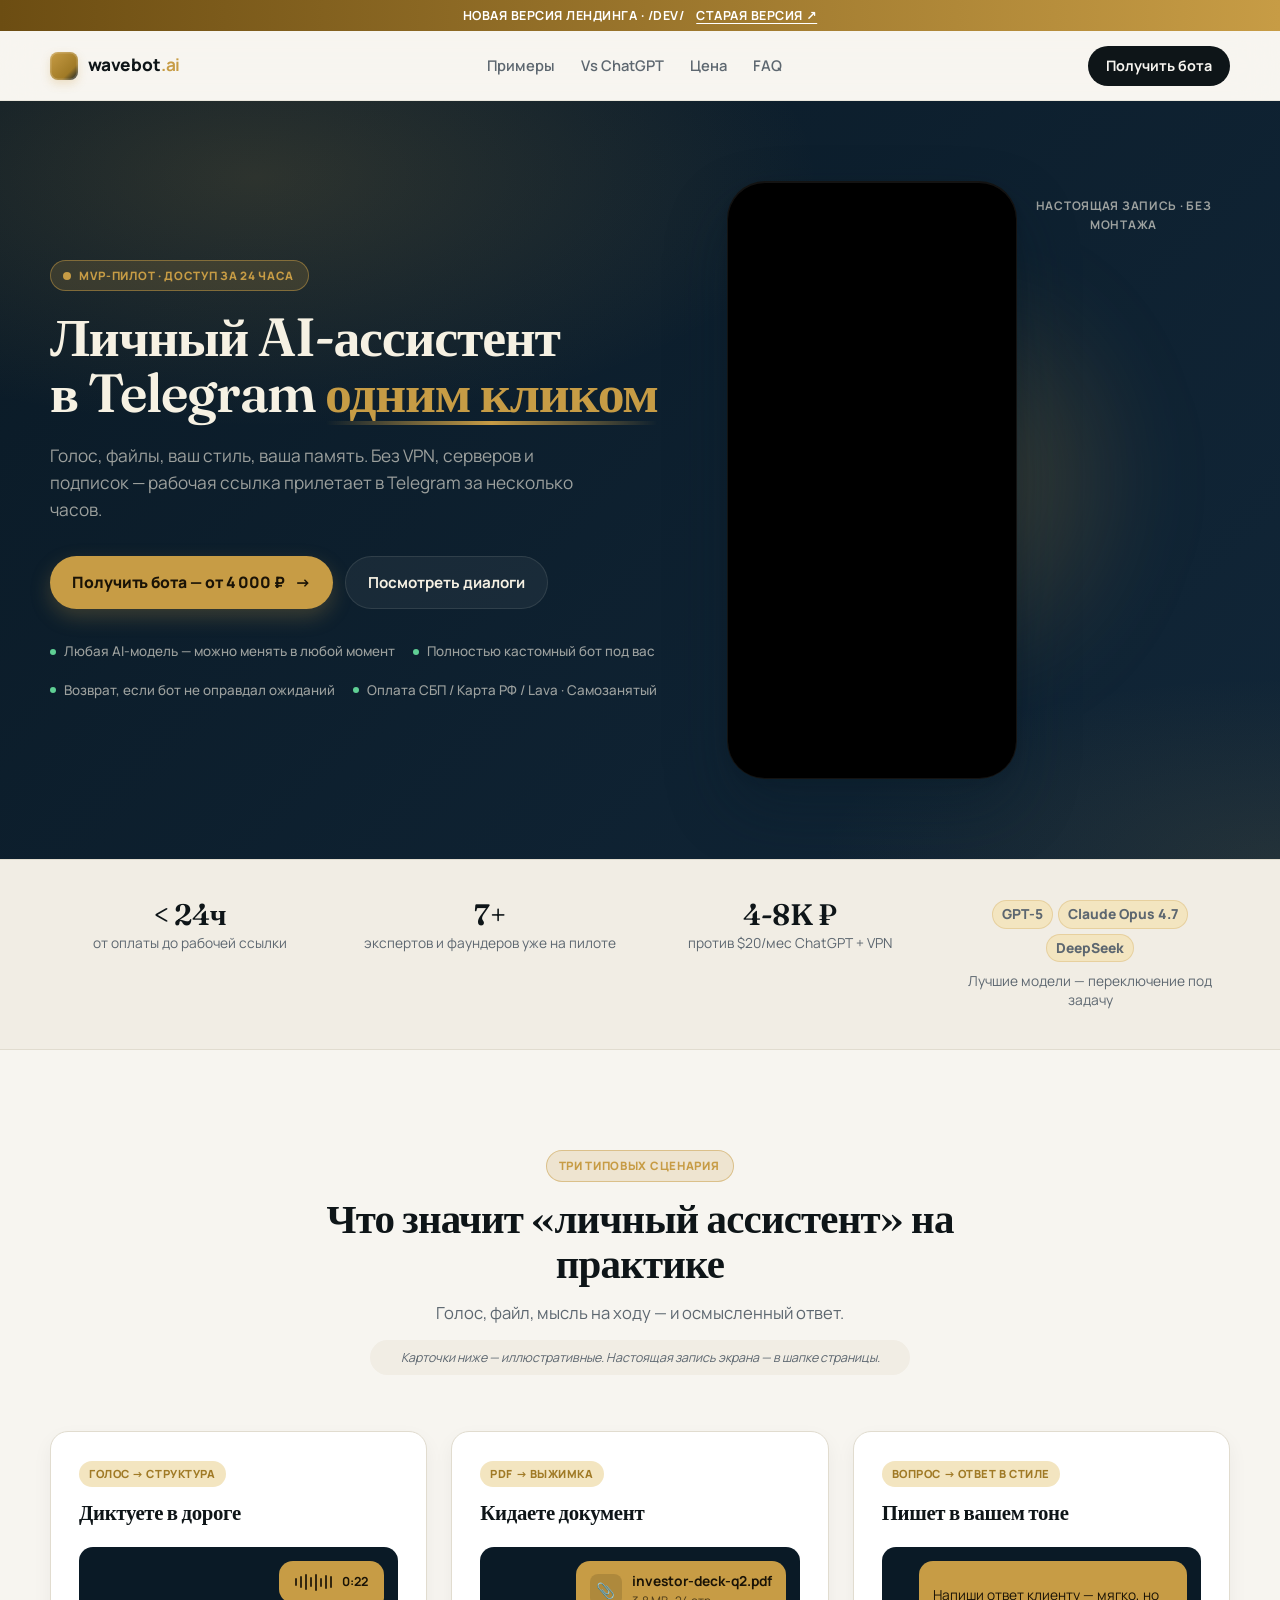
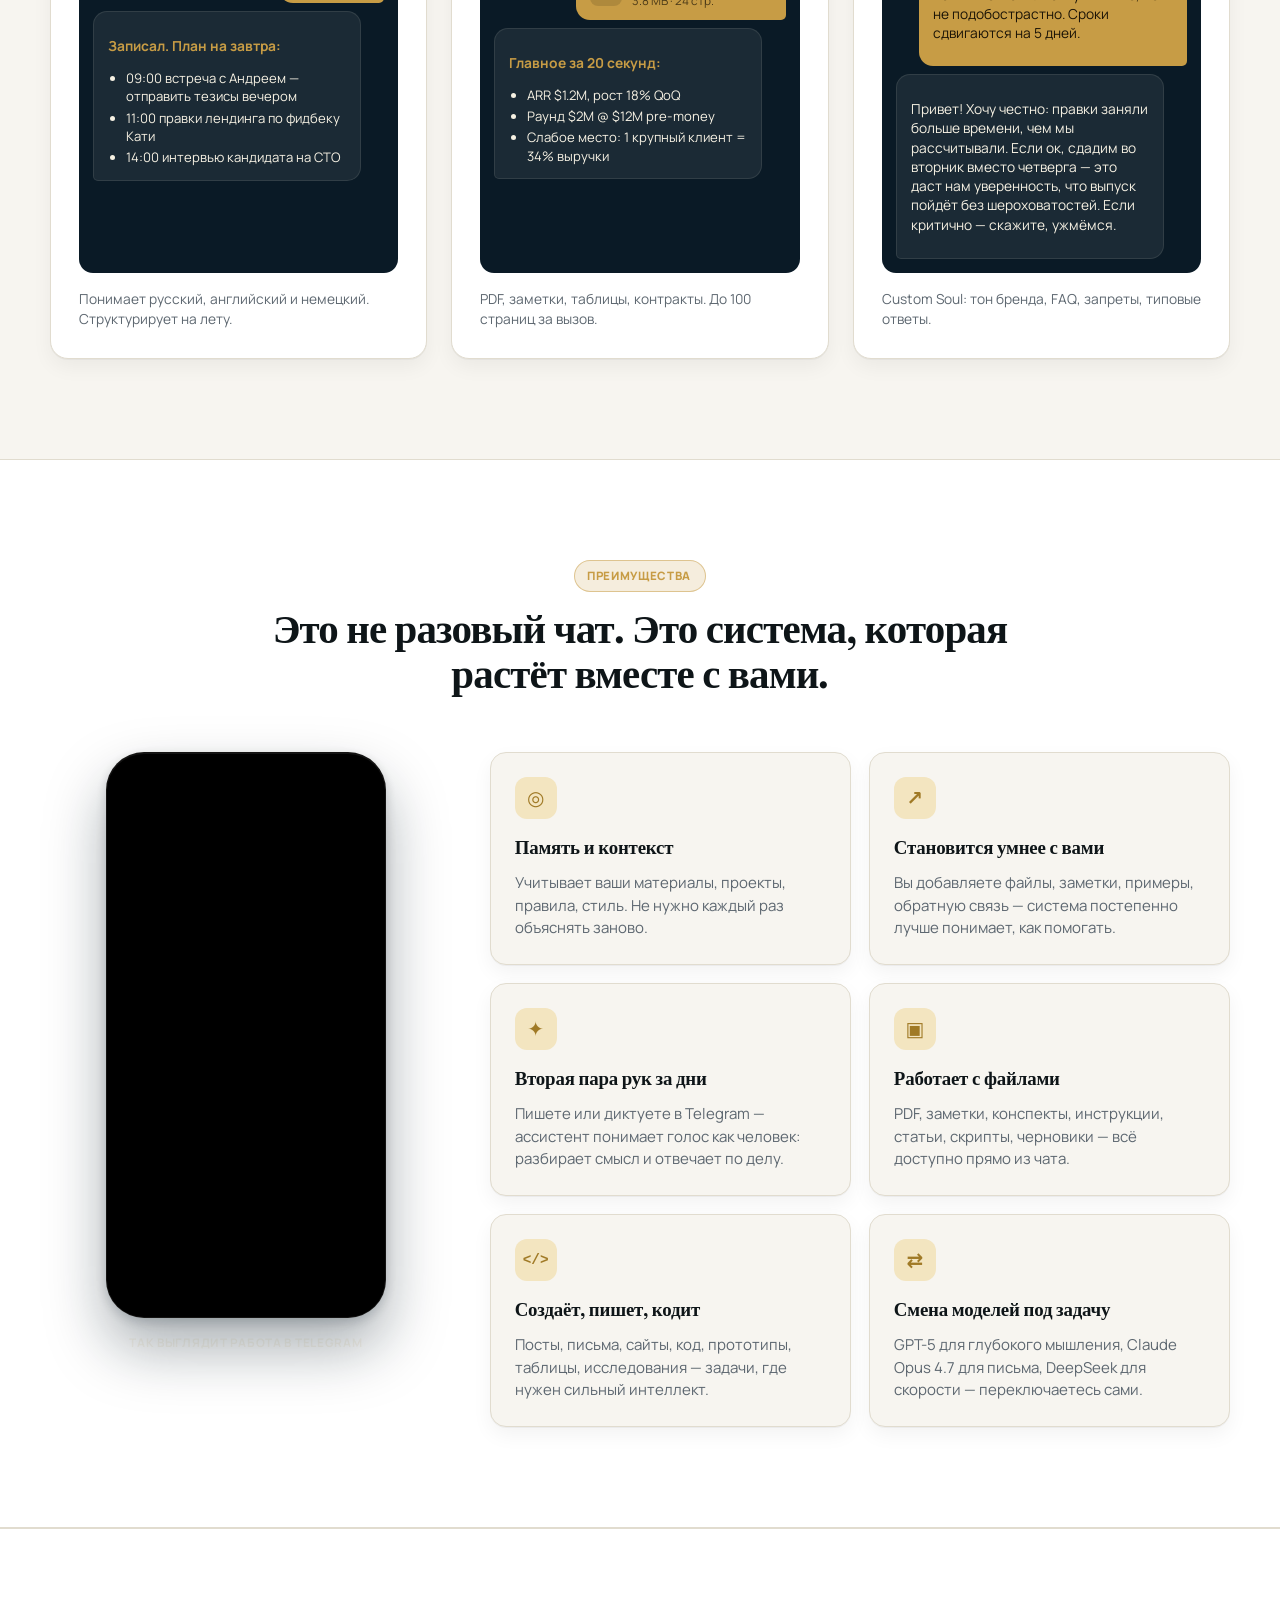
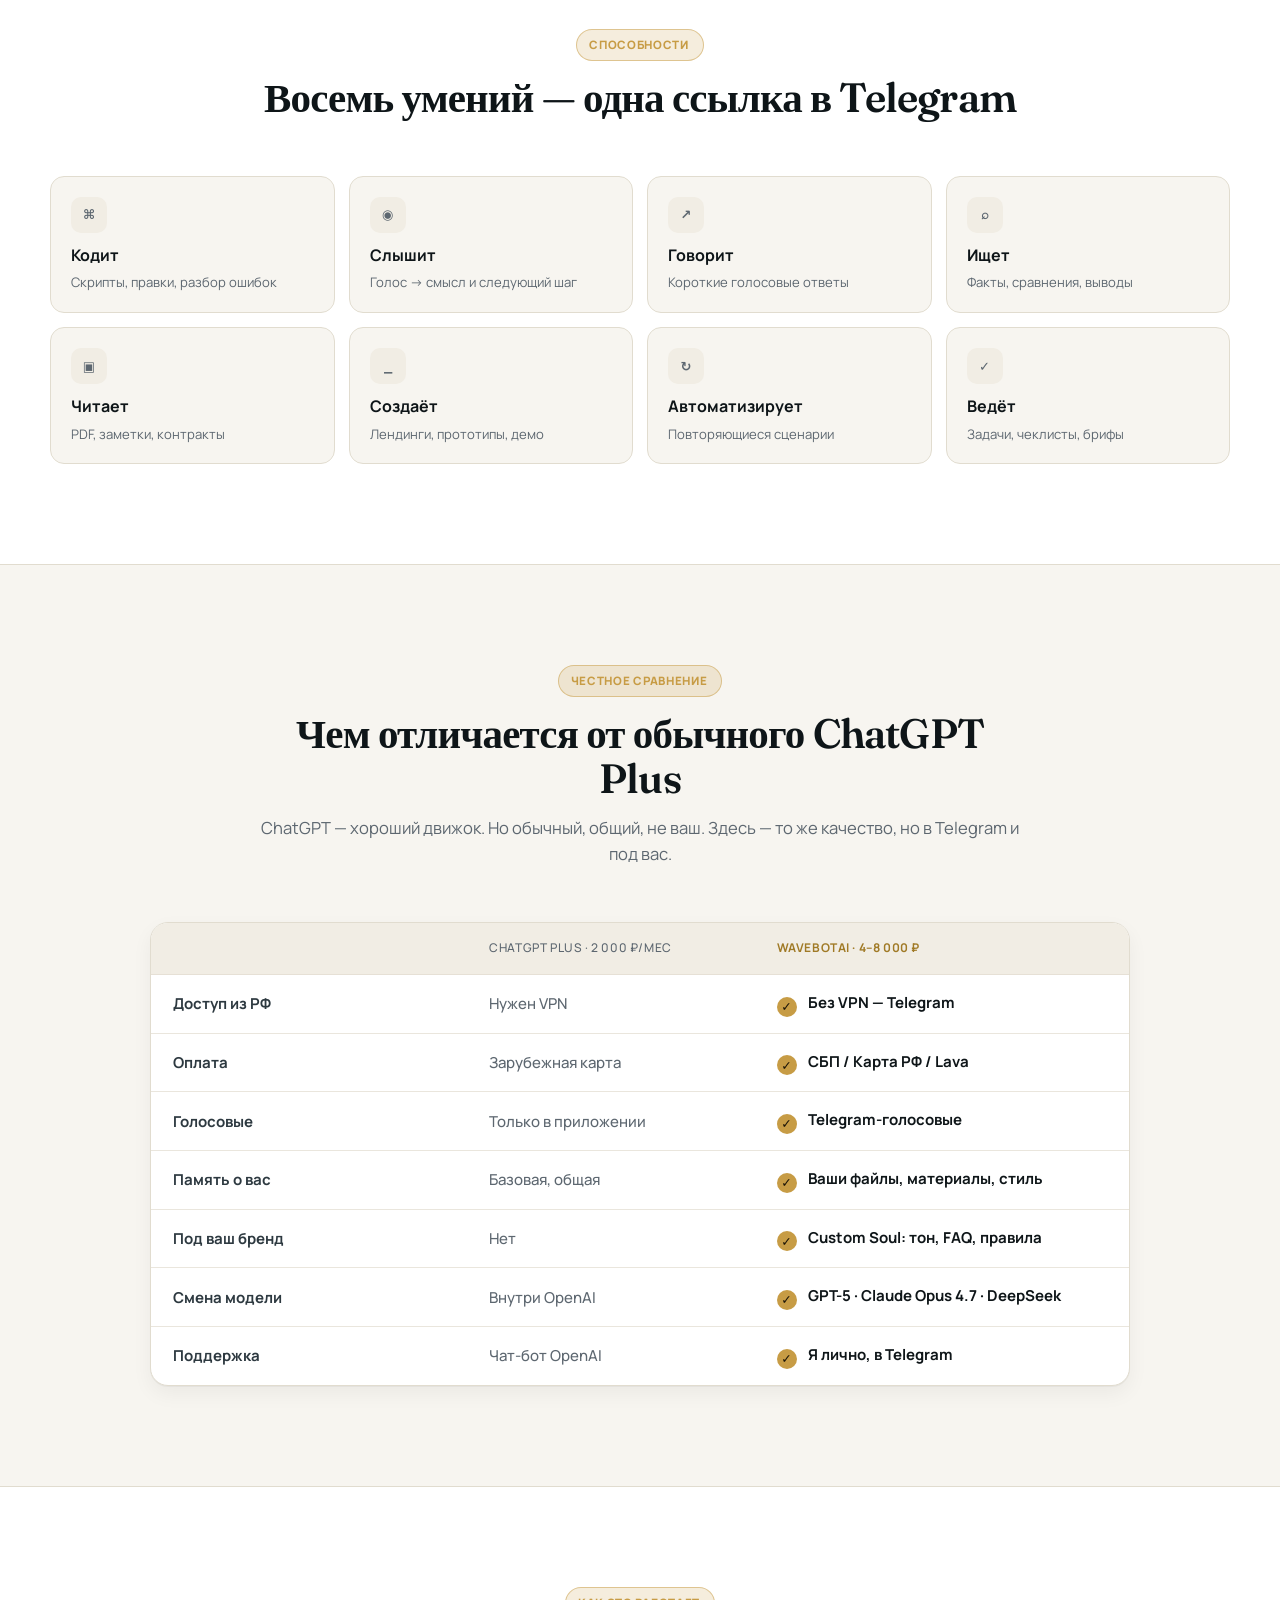
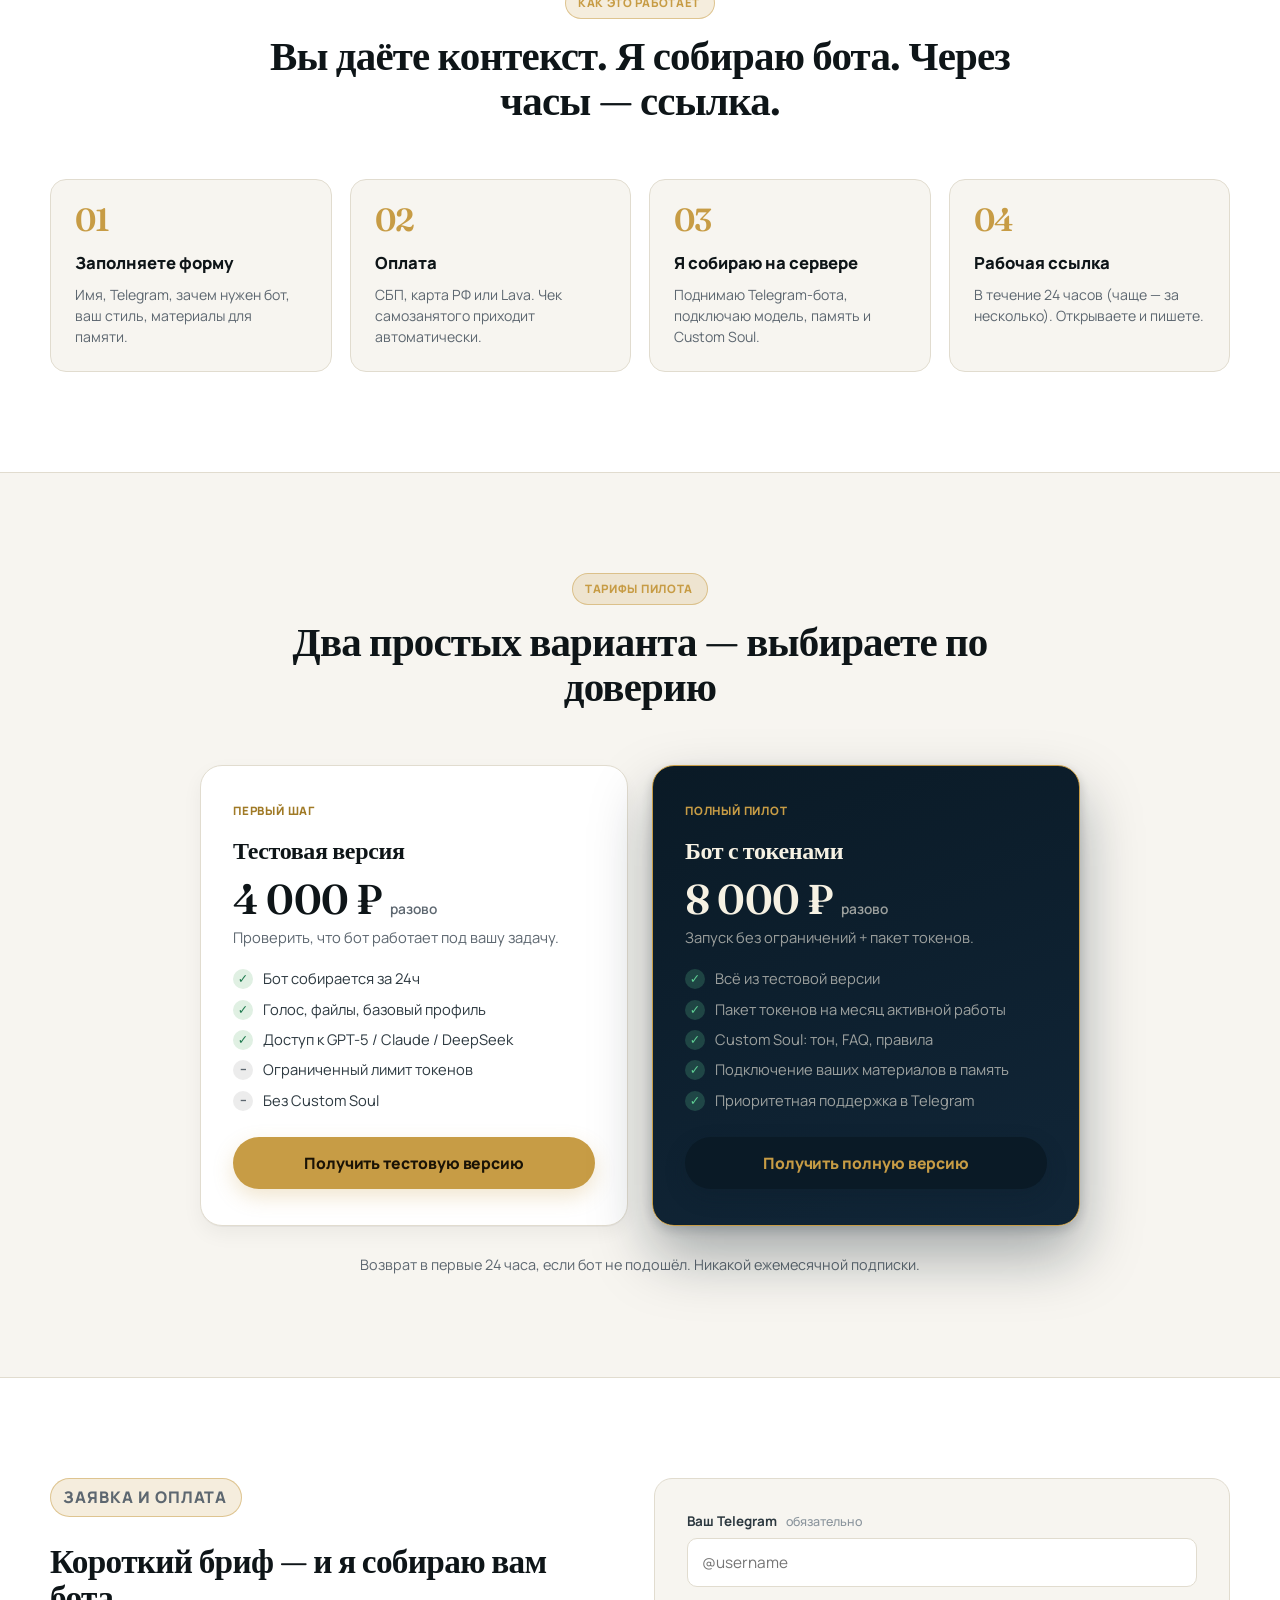
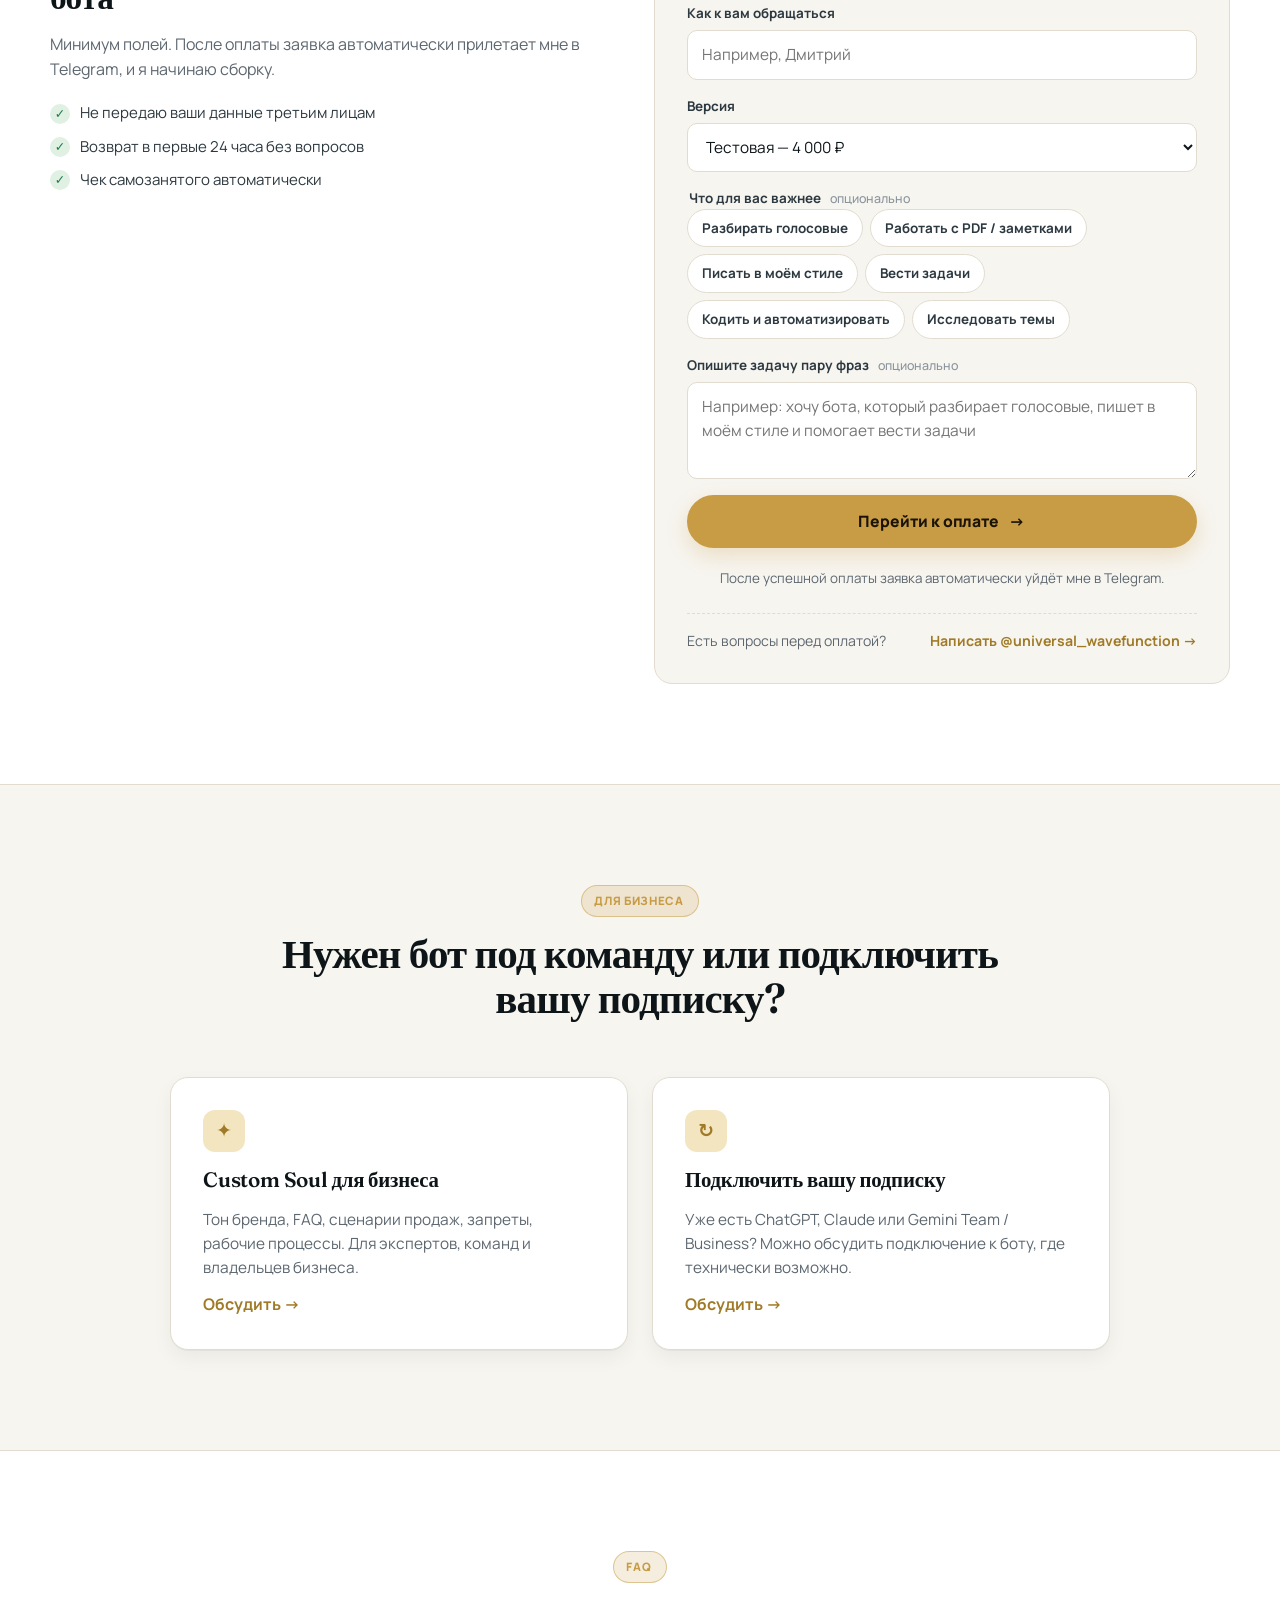
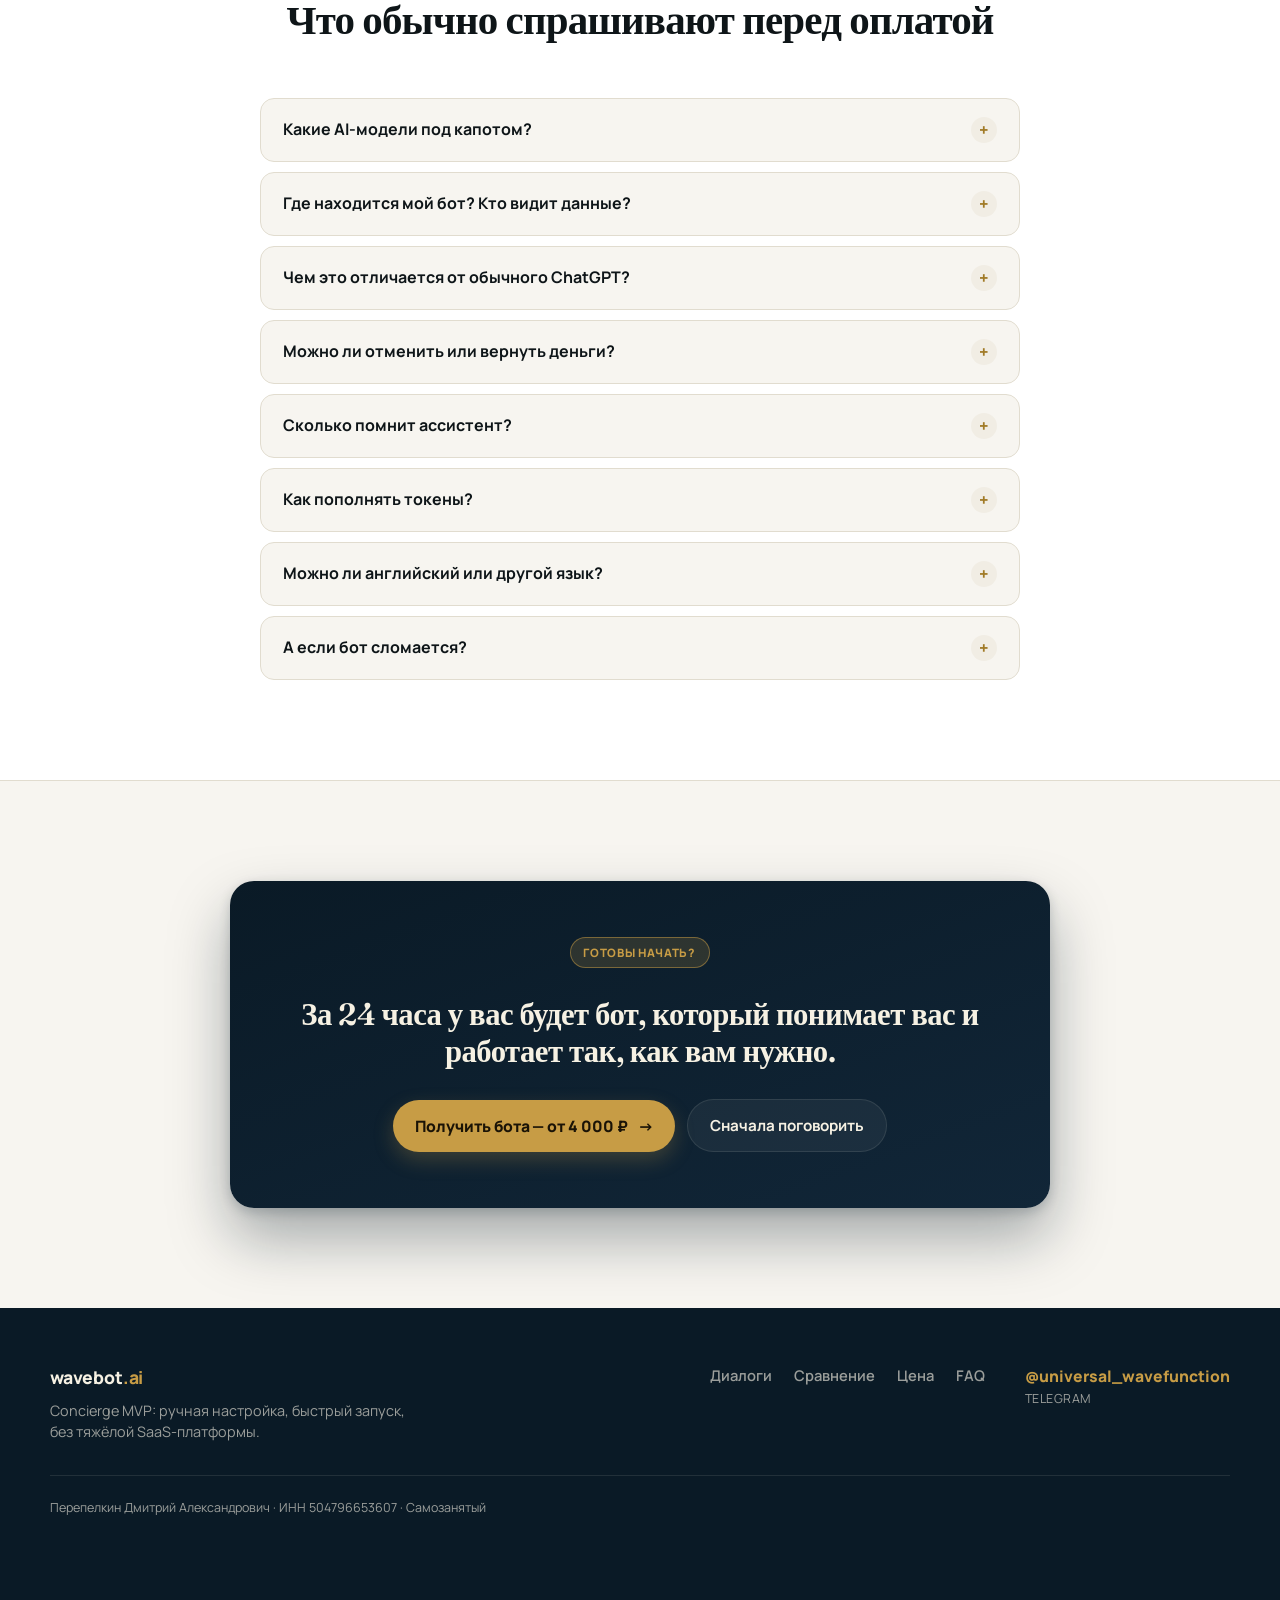
==== commit bdaf0c72: "Full-screen iPhone video + bring back 6-card advantages with embedded demo Hero phone now uses phone" ====
--- a/dev/index.html
+++ b/dev/index.html
@@ -71,16 +71,9 @@
         </div>
 
         <div class="hero-visual" aria-label="Демо ассистента в Telegram">
-          <div class="phone-frame" id="phoneFrame">
+          <div class="phone-frame phone-frame-video" id="phoneFrame">
             <div class="phone-notch" aria-hidden="true"></div>
-            <div class="telegram-header">
-              <span class="bot-avatar" aria-hidden="true">A</span>
-              <div>
-                <strong>Ваш AI-ассистент</strong>
-                <span><span class="online-dot"></span>online</span>
-              </div>
-            </div>
-            <div class="video-frame">
+            <div class="video-frame video-frame-full">
               <video
                 id="heroVideo"
                 class="hero-video"
@@ -119,8 +112,8 @@
                 </div>
               </div>
             </div>
-            <p class="video-caption">Настоящая запись · без монтажа</p>
-          </div>
+          </div>
+          <p class="video-caption">Настоящая запись · без монтажа</p>
           <div class="phone-glow" aria-hidden="true"></div>
         </div>
       </section>
@@ -239,6 +232,68 @@
               Custom Soul: тон бренда, FAQ, запреты, типовые ответы.
             </p>
           </article>
+        </div>
+      </section>
+
+      <!-- ADVANTAGES — 6 cards + embedded video centerpiece -->
+      <section class="section advantages-section" id="advantages">
+        <div class="section-heading">
+          <p class="eyebrow">Преимущества</p>
+          <h2>Это не разовый чат. Это система, которая растёт вместе с вами.</h2>
+        </div>
+
+        <div class="advantage-layout">
+          <div class="advantage-video">
+            <div class="phone-frame phone-frame-video phone-frame-secondary" aria-label="Реальная запись Telegram-чата">
+              <div class="phone-notch" aria-hidden="true"></div>
+              <div class="video-frame video-frame-full">
+                <video
+                  class="hero-video"
+                  src="/assets/telegram-demo.mp4"
+                  muted
+                  loop
+                  autoplay
+                  playsinline
+                  preload="metadata"
+                  aria-label="Запись экрана: настоящий Telegram-диалог"
+                ></video>
+              </div>
+            </div>
+            <p class="video-caption">Так выглядит работа в Telegram</p>
+          </div>
+
+          <div class="advantage-grid">
+            <article class="advantage-card">
+              <span class="adv-icon" aria-hidden="true">◎</span>
+              <h3>Память и контекст</h3>
+              <p>Учитывает ваши материалы, проекты, правила, стиль. Не нужно каждый раз объяснять заново.</p>
+            </article>
+            <article class="advantage-card">
+              <span class="adv-icon" aria-hidden="true">↗</span>
+              <h3>Становится умнее с вами</h3>
+              <p>Вы добавляете файлы, заметки, примеры, обратную связь — система постепенно лучше понимает, как помогать.</p>
+            </article>
+            <article class="advantage-card">
+              <span class="adv-icon" aria-hidden="true">✦</span>
+              <h3>Вторая пара рук за дни</h3>
+              <p>Пишете или диктуете в Telegram — ассистент понимает голос как человек: разбирает смысл и отвечает по делу.</p>
+            </article>
+            <article class="advantage-card">
+              <span class="adv-icon" aria-hidden="true">▣</span>
+              <h3>Работает с файлами</h3>
+              <p>PDF, заметки, конспекты, инструкции, статьи, скрипты, черновики — всё доступно прямо из чата.</p>
+            </article>
+            <article class="advantage-card">
+              <span class="adv-icon code-icon" aria-hidden="true">&lt;/&gt;</span>
+              <h3>Создаёт, пишет, кодит</h3>
+              <p>Посты, письма, сайты, код, прототипы, таблицы, исследования — задачи, где нужен сильный интеллект.</p>
+            </article>
+            <article class="advantage-card">
+              <span class="adv-icon" aria-hidden="true">⇄</span>
+              <h3>Смена моделей под задачу</h3>
+              <p>GPT-5 для глубокого мышления, Claude Opus 4.7 для письма, DeepSeek для скорости — переключаетесь сами.</p>
+            </article>
+          </div>
         </div>
       </section>
 
--- a/dev/styles.css
+++ b/dev/styles.css
@@ -403,6 +403,11 @@
   animation: phone-float 6s ease-in-out infinite;
 }
 
+.phone-frame-video {
+  padding: 12px 12px 12px;
+  background: #000;
+}
+
 @keyframes phone-float {
   0%, 100% { transform: translateY(0); }
   50% { transform: translateY(-6px); }
@@ -483,6 +488,13 @@
   border: 1px solid var(--hero-line);
 }
 
+.video-frame-full {
+  aspect-ratio: 9 / 19.5;
+  max-height: 620px;
+  border-radius: 26px;
+  border: 0;
+}
+
 .hero-video {
   width: 100%;
   height: 100%;
@@ -544,7 +556,7 @@
 }
 
 .video-caption {
-  margin: 12px 0 0;
+  margin: 16px 0 0;
   text-align: center;
   font-size: 0.74rem;
   font-weight: 700;
@@ -874,6 +886,113 @@
   color: var(--muted);
   font-size: 0.86rem;
   line-height: 1.5;
+}
+
+/* ============================
+   Advantages (6 cards + video phone)
+   ============================ */
+.advantages-section {
+  background: var(--surface);
+  border-top: 1px solid var(--line);
+  border-bottom: 1px solid var(--line);
+}
+
+.advantage-layout {
+  display: grid;
+  grid-template-columns: minmax(280px, 0.82fr) minmax(0, 1.55fr);
+  gap: 48px;
+  align-items: start;
+}
+
+.advantage-video {
+  position: sticky;
+  top: 92px;
+  display: flex;
+  flex-direction: column;
+  align-items: center;
+}
+
+.phone-frame-secondary {
+  width: 280px;
+  animation: phone-float 7s ease-in-out infinite;
+}
+
+.phone-frame-secondary .video-frame-full {
+  max-height: 540px;
+}
+
+.advantage-grid {
+  display: grid;
+  grid-template-columns: repeat(2, minmax(0, 1fr));
+  gap: 18px;
+}
+
+.advantage-card {
+  display: flex;
+  flex-direction: column;
+  gap: 10px;
+  padding: 24px;
+  border: 1px solid var(--line);
+  border-radius: 16px;
+  background: var(--paper);
+  box-shadow: var(--shadow-soft);
+  transition: transform 0.25s var(--ease), border-color 0.25s var(--ease);
+}
+
+.advantage-card:hover {
+  transform: translateY(-3px);
+  border-color: var(--accent);
+}
+
+.adv-icon {
+  display: grid;
+  place-items: center;
+  width: 42px;
+  height: 42px;
+  border-radius: 12px;
+  background: var(--accent-soft);
+  color: var(--accent-deep);
+  font-size: 1.25rem;
+  font-weight: 700;
+}
+
+.adv-icon.code-icon {
+  font-size: 0.9rem;
+  font-family: ui-monospace, "SF Mono", Menlo, monospace;
+}
+
+.advantage-card h3 {
+  margin: 4px 0 0;
+  font-family: "Fraunces", Georgia, serif;
+  font-size: 1.18rem;
+  font-weight: 600;
+  letter-spacing: -0.01em;
+  color: var(--ink);
+}
+
+.advantage-card p {
+  margin: 0;
+  color: var(--muted);
+  font-size: 0.94rem;
+  line-height: 1.5;
+}
+
+@media (max-width: 1080px) {
+  .advantage-layout {
+    grid-template-columns: 1fr;
+    gap: 40px;
+  }
+
+  .advantage-video {
+    position: static;
+    order: -1;
+  }
+}
+
+@media (max-width: 600px) {
+  .advantage-grid {
+    grid-template-columns: 1fr;
+  }
 }
 
 /* ============================
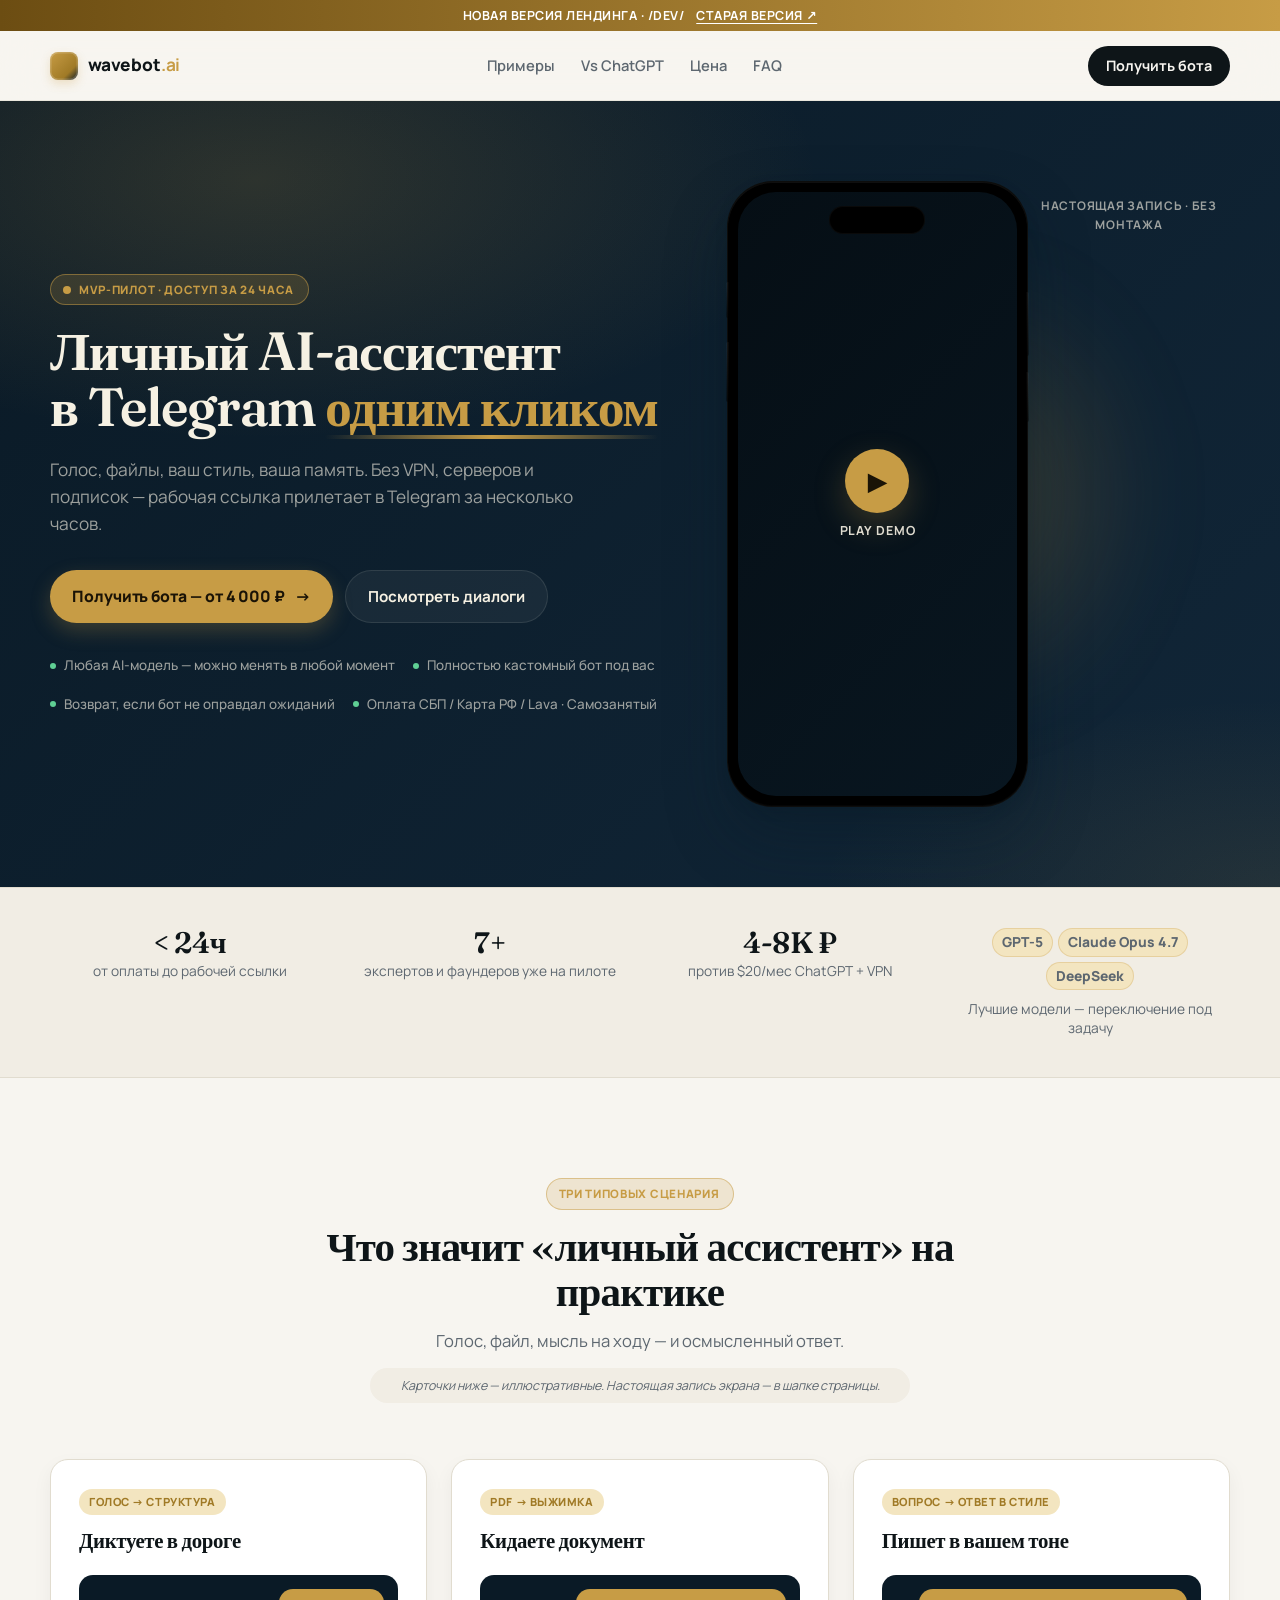
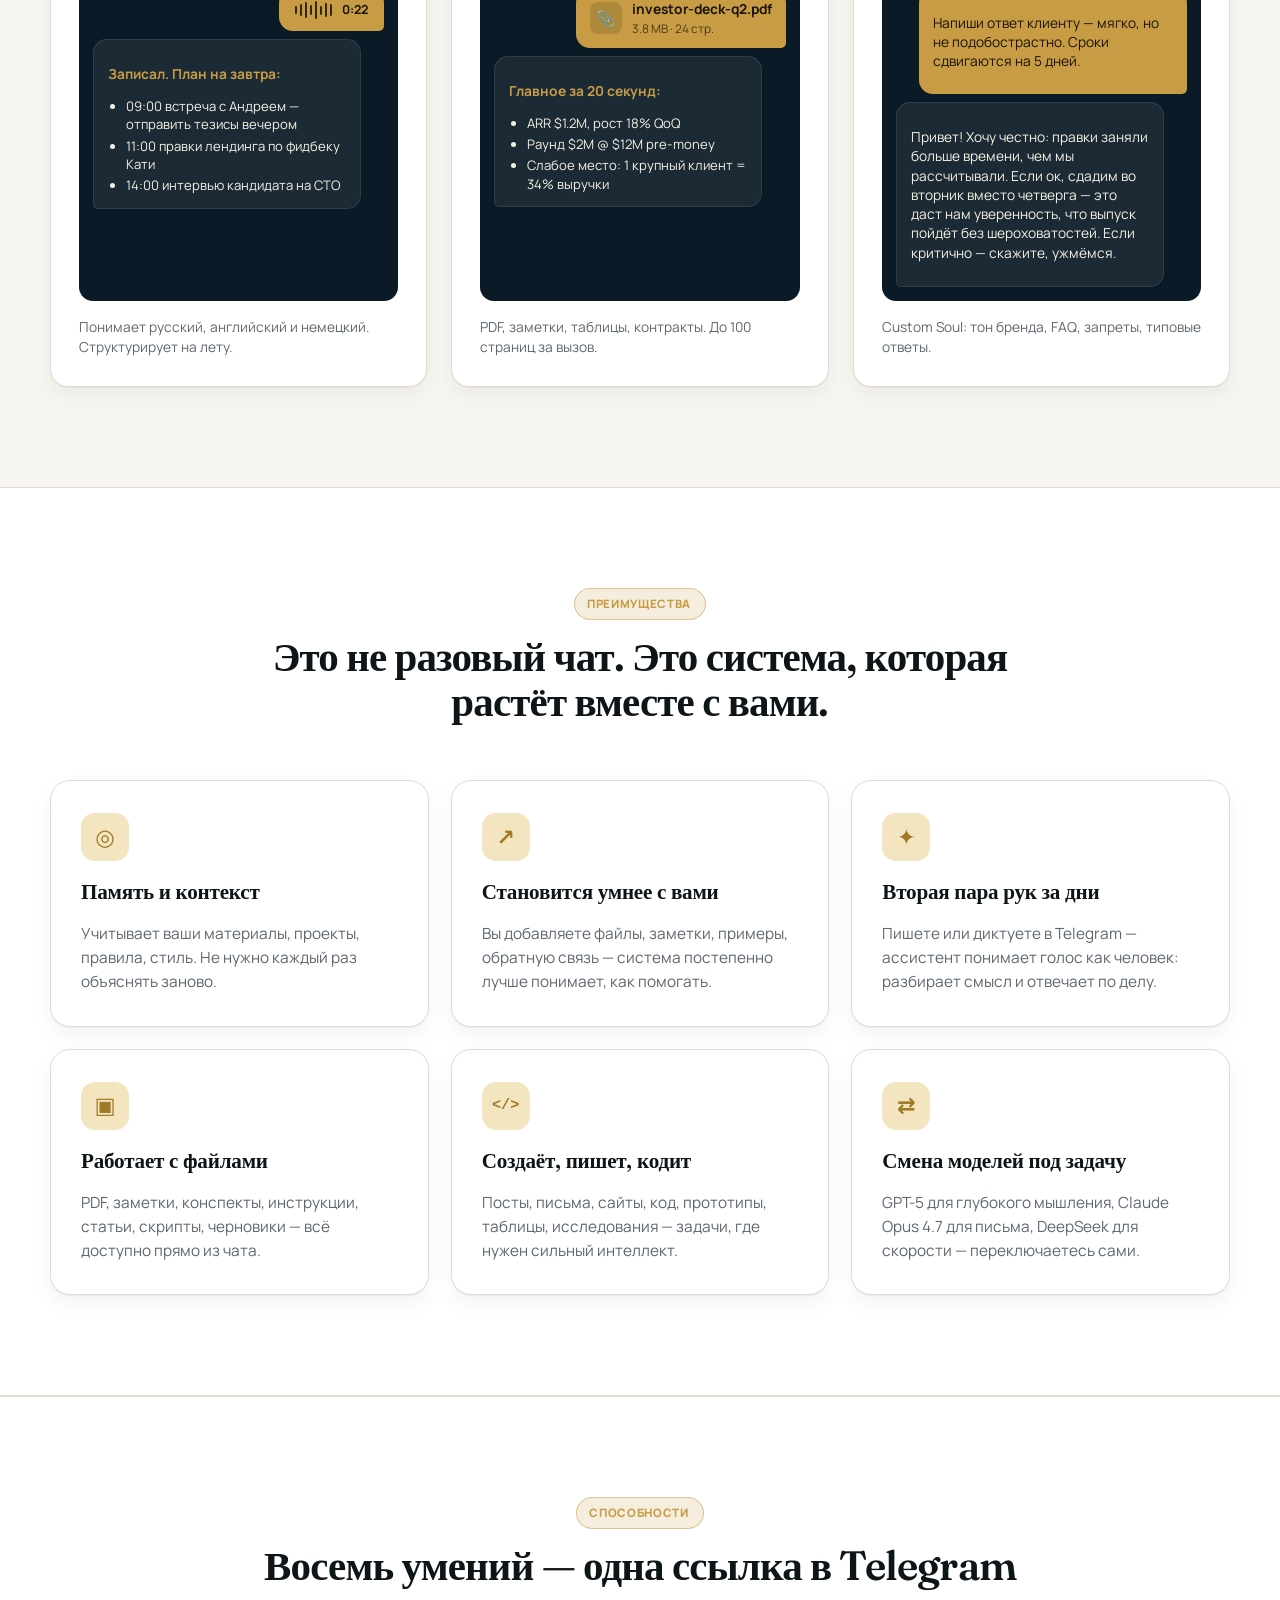
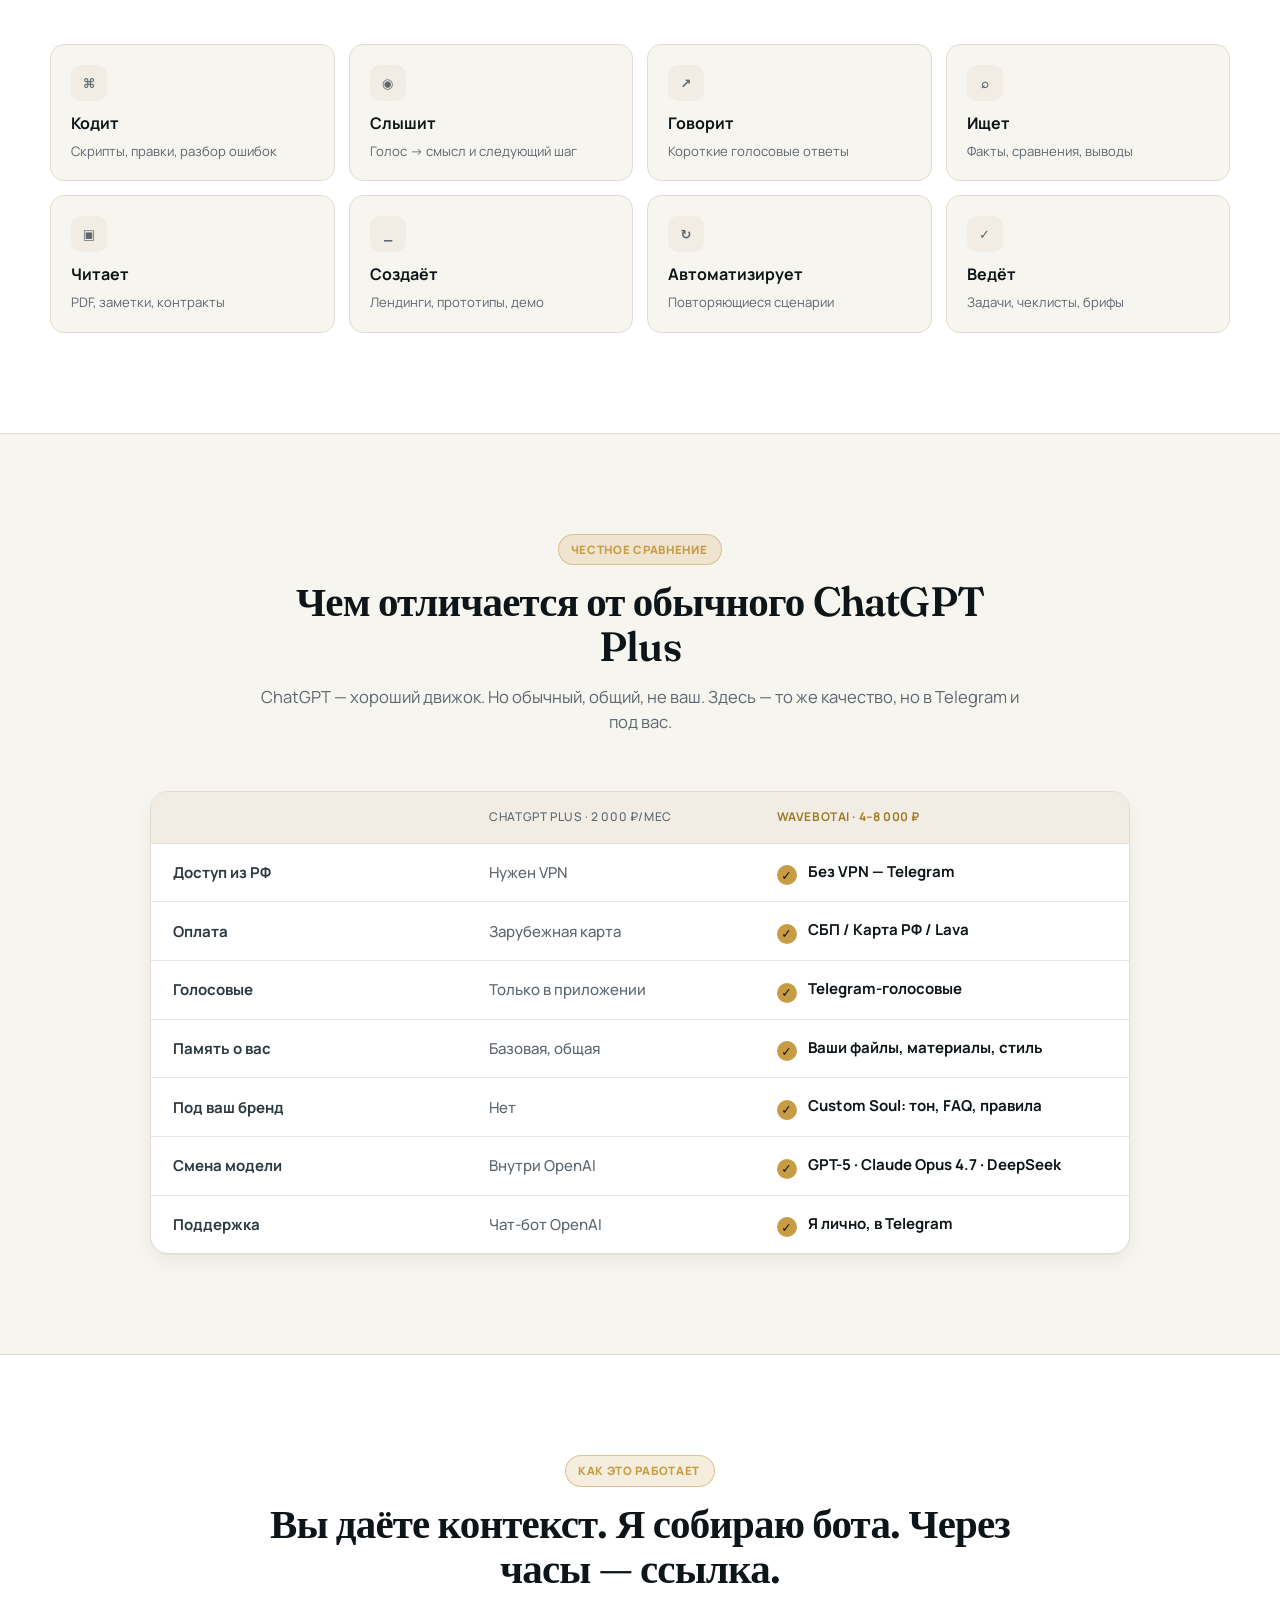
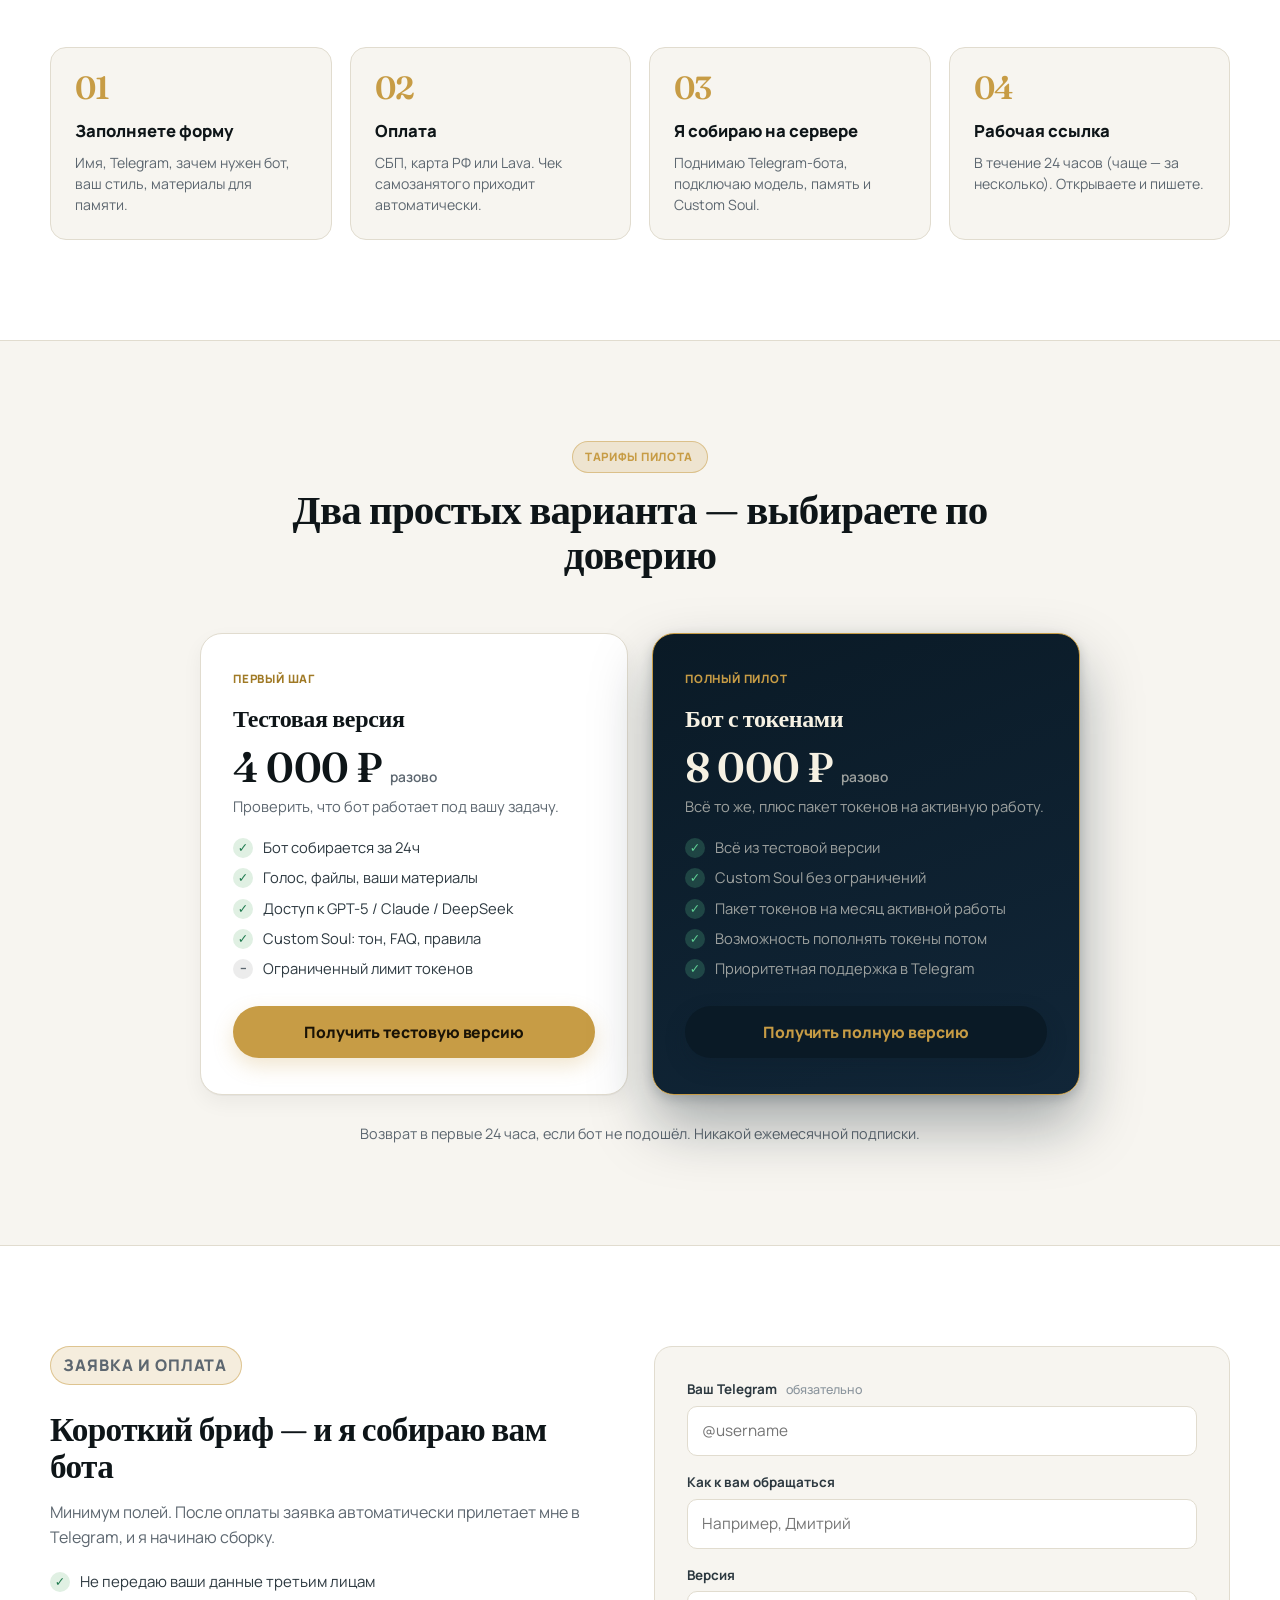
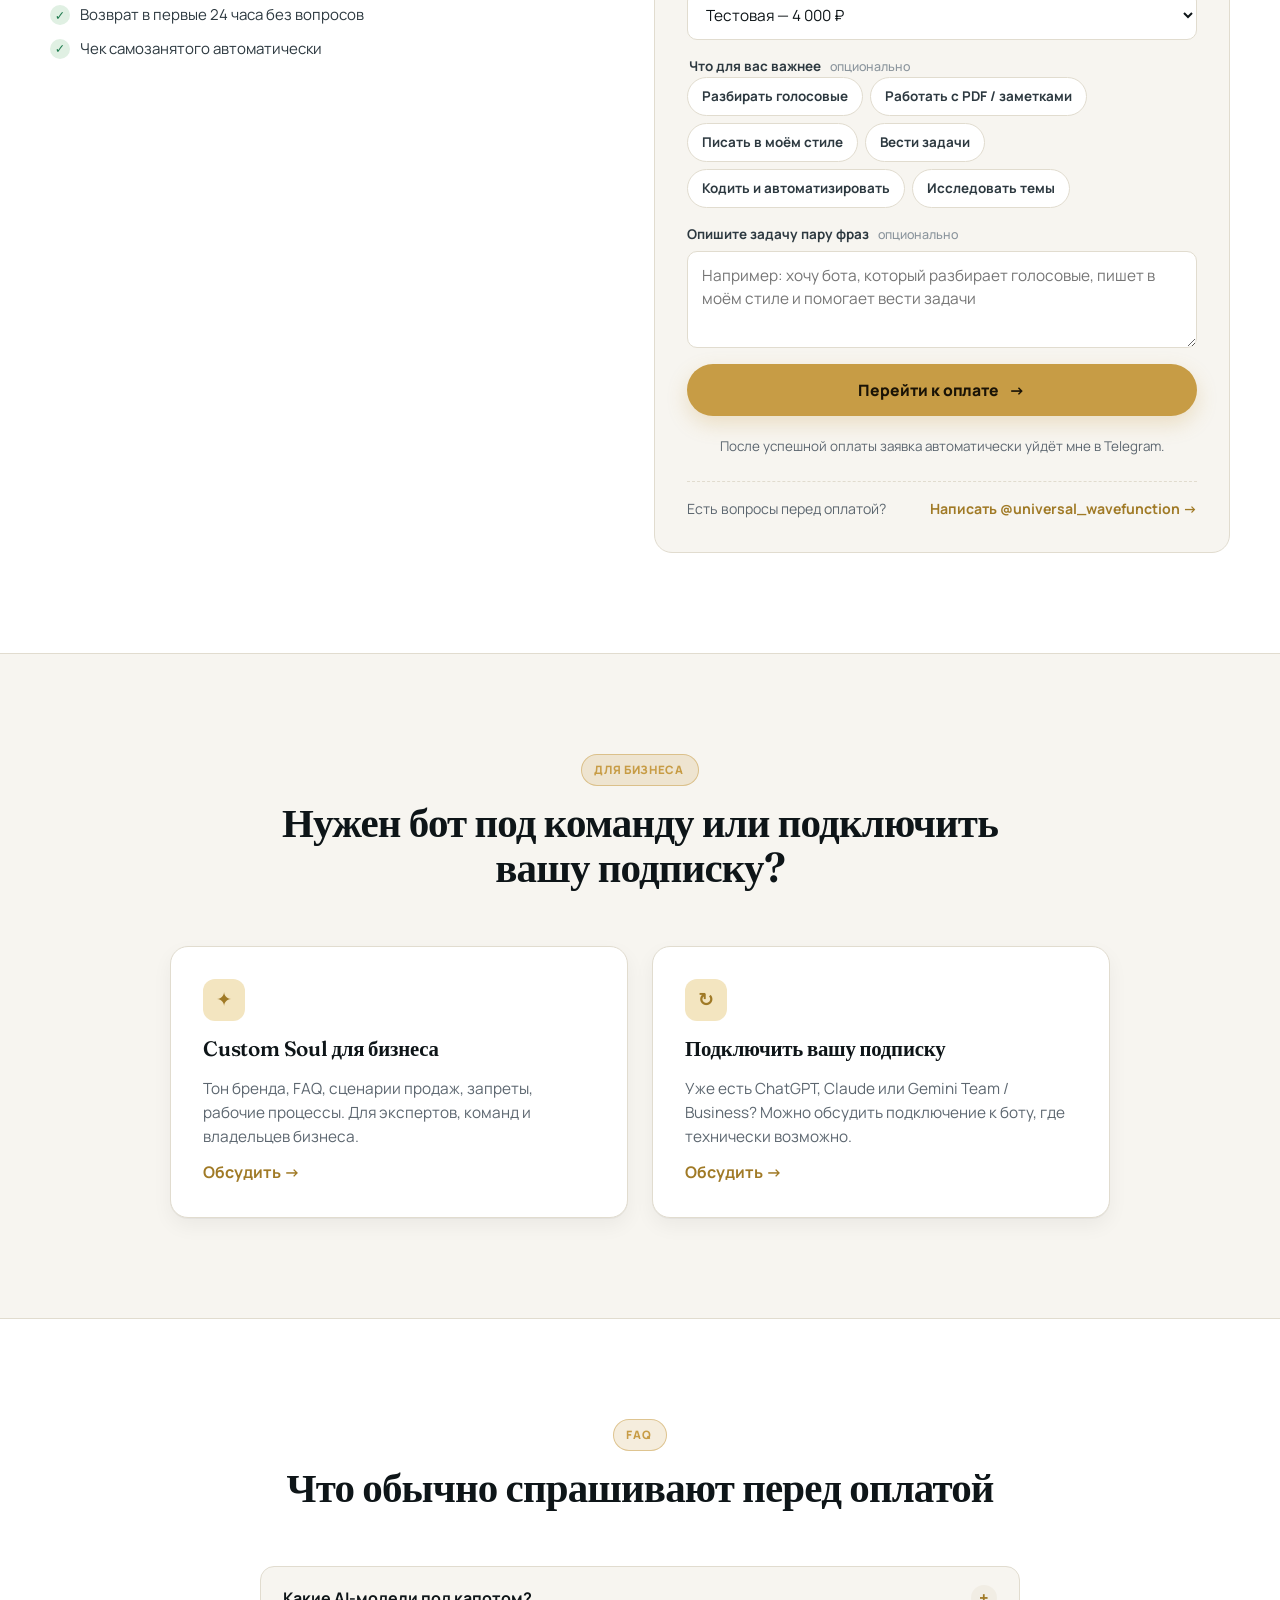
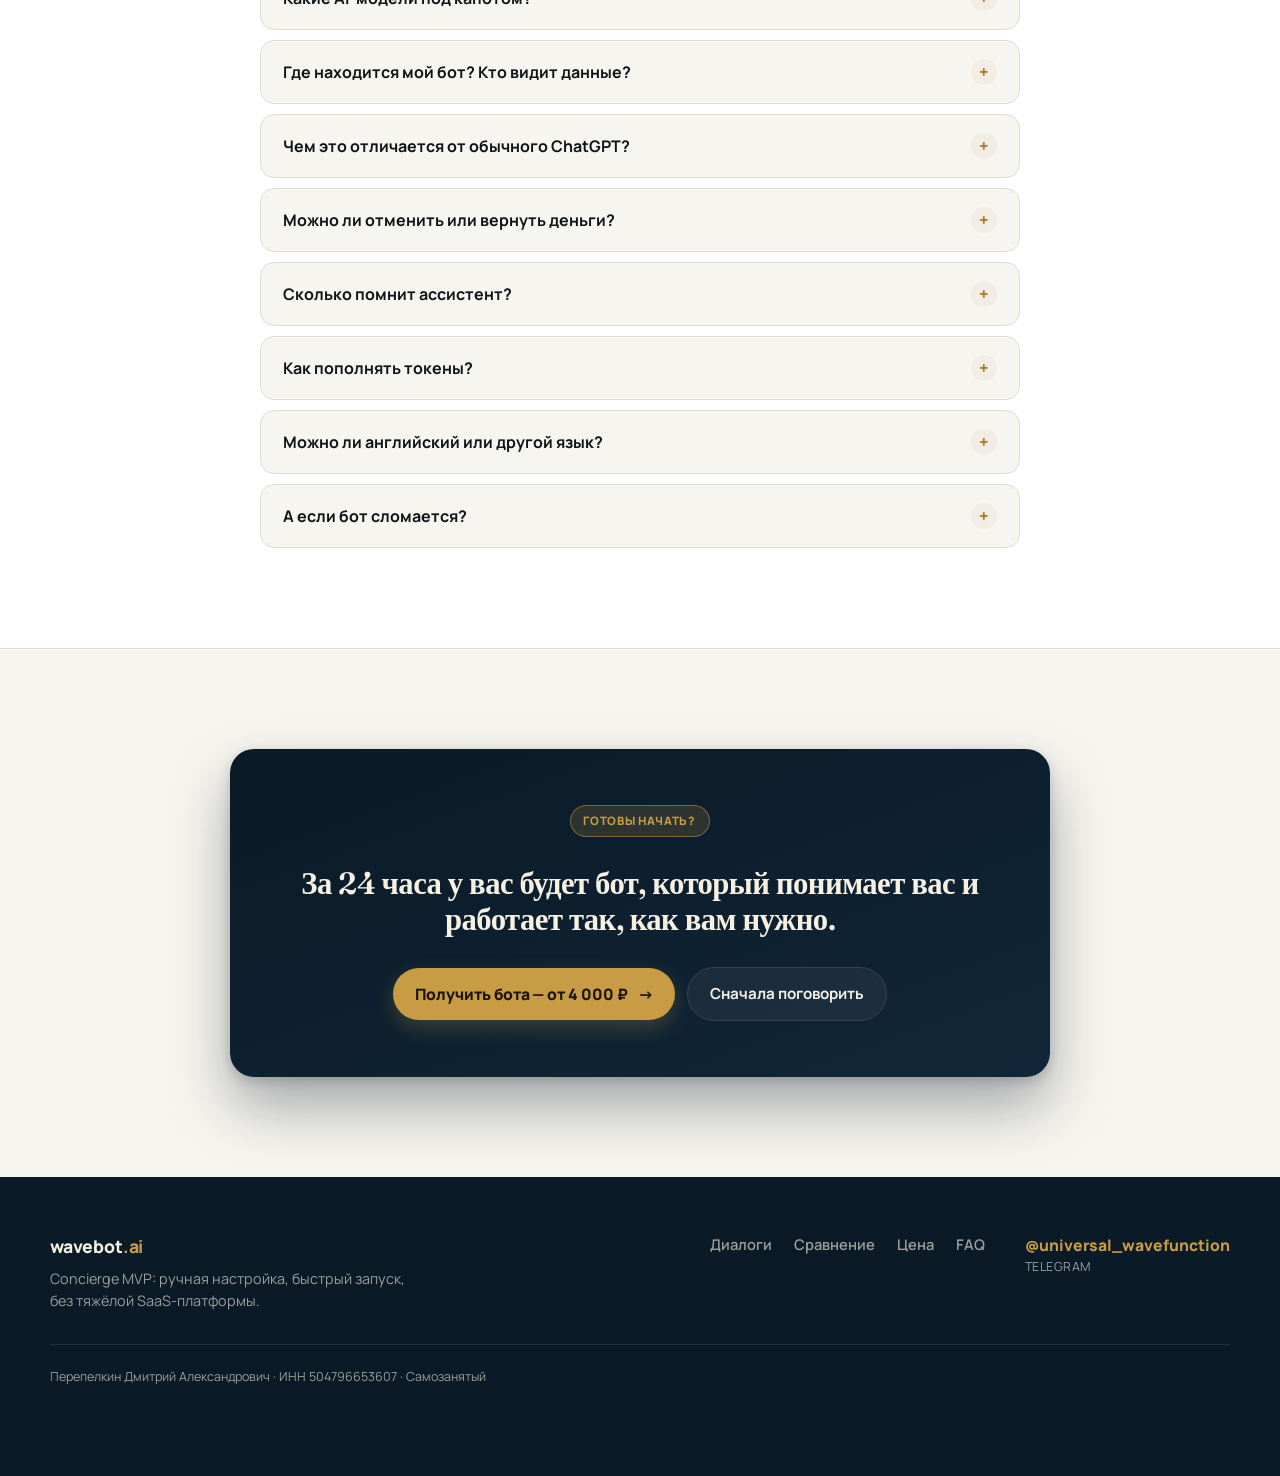
==== commit a985c878: "Cleaner advantages grid, visible play button, more-real iPhone, pricing fix Advantages: dropped the " ====
--- a/dev/index.html
+++ b/dev/index.html
@@ -72,6 +72,7 @@
 
         <div class="hero-visual" aria-label="Демо ассистента в Telegram">
           <div class="phone-frame phone-frame-video" id="phoneFrame">
+            <span class="phone-buttons-left" aria-hidden="true"></span>
             <div class="phone-notch" aria-hidden="true"></div>
             <div class="video-frame video-frame-full">
               <video
@@ -235,65 +236,44 @@
         </div>
       </section>
 
-      <!-- ADVANTAGES — 6 cards + embedded video centerpiece -->
+      <!-- ADVANTAGES — clean 3×2 white-card grid -->
       <section class="section advantages-section" id="advantages">
         <div class="section-heading">
           <p class="eyebrow">Преимущества</p>
           <h2>Это не разовый чат. Это система, которая растёт вместе с вами.</h2>
         </div>
 
-        <div class="advantage-layout">
-          <div class="advantage-video">
-            <div class="phone-frame phone-frame-video phone-frame-secondary" aria-label="Реальная запись Telegram-чата">
-              <div class="phone-notch" aria-hidden="true"></div>
-              <div class="video-frame video-frame-full">
-                <video
-                  class="hero-video"
-                  src="/assets/telegram-demo.mp4"
-                  muted
-                  loop
-                  autoplay
-                  playsinline
-                  preload="metadata"
-                  aria-label="Запись экрана: настоящий Telegram-диалог"
-                ></video>
-              </div>
-            </div>
-            <p class="video-caption">Так выглядит работа в Telegram</p>
-          </div>
-
-          <div class="advantage-grid">
-            <article class="advantage-card">
-              <span class="adv-icon" aria-hidden="true">◎</span>
-              <h3>Память и контекст</h3>
-              <p>Учитывает ваши материалы, проекты, правила, стиль. Не нужно каждый раз объяснять заново.</p>
-            </article>
-            <article class="advantage-card">
-              <span class="adv-icon" aria-hidden="true">↗</span>
-              <h3>Становится умнее с вами</h3>
-              <p>Вы добавляете файлы, заметки, примеры, обратную связь — система постепенно лучше понимает, как помогать.</p>
-            </article>
-            <article class="advantage-card">
-              <span class="adv-icon" aria-hidden="true">✦</span>
-              <h3>Вторая пара рук за дни</h3>
-              <p>Пишете или диктуете в Telegram — ассистент понимает голос как человек: разбирает смысл и отвечает по делу.</p>
-            </article>
-            <article class="advantage-card">
-              <span class="adv-icon" aria-hidden="true">▣</span>
-              <h3>Работает с файлами</h3>
-              <p>PDF, заметки, конспекты, инструкции, статьи, скрипты, черновики — всё доступно прямо из чата.</p>
-            </article>
-            <article class="advantage-card">
-              <span class="adv-icon code-icon" aria-hidden="true">&lt;/&gt;</span>
-              <h3>Создаёт, пишет, кодит</h3>
-              <p>Посты, письма, сайты, код, прототипы, таблицы, исследования — задачи, где нужен сильный интеллект.</p>
-            </article>
-            <article class="advantage-card">
-              <span class="adv-icon" aria-hidden="true">⇄</span>
-              <h3>Смена моделей под задачу</h3>
-              <p>GPT-5 для глубокого мышления, Claude Opus 4.7 для письма, DeepSeek для скорости — переключаетесь сами.</p>
-            </article>
-          </div>
+        <div class="advantage-grid">
+          <article class="advantage-card">
+            <span class="adv-icon" aria-hidden="true">◎</span>
+            <h3>Память и контекст</h3>
+            <p>Учитывает ваши материалы, проекты, правила, стиль. Не нужно каждый раз объяснять заново.</p>
+          </article>
+          <article class="advantage-card">
+            <span class="adv-icon" aria-hidden="true">↗</span>
+            <h3>Становится умнее с вами</h3>
+            <p>Вы добавляете файлы, заметки, примеры, обратную связь — система постепенно лучше понимает, как помогать.</p>
+          </article>
+          <article class="advantage-card">
+            <span class="adv-icon" aria-hidden="true">✦</span>
+            <h3>Вторая пара рук за дни</h3>
+            <p>Пишете или диктуете в Telegram — ассистент понимает голос как человек: разбирает смысл и отвечает по делу.</p>
+          </article>
+          <article class="advantage-card">
+            <span class="adv-icon" aria-hidden="true">▣</span>
+            <h3>Работает с файлами</h3>
+            <p>PDF, заметки, конспекты, инструкции, статьи, скрипты, черновики — всё доступно прямо из чата.</p>
+          </article>
+          <article class="advantage-card">
+            <span class="adv-icon code-icon" aria-hidden="true">&lt;/&gt;</span>
+            <h3>Создаёт, пишет, кодит</h3>
+            <p>Посты, письма, сайты, код, прототипы, таблицы, исследования — задачи, где нужен сильный интеллект.</p>
+          </article>
+          <article class="advantage-card">
+            <span class="adv-icon" aria-hidden="true">⇄</span>
+            <h3>Смена моделей под задачу</h3>
+            <p>GPT-5 для глубокого мышления, Claude Opus 4.7 для письма, DeepSeek для скорости — переключаетесь сами.</p>
+          </article>
         </div>
       </section>
 
@@ -412,10 +392,10 @@
             <p class="price-caption">Проверить, что бот работает под вашу задачу.</p>
             <ul class="price-features">
               <li><span class="check">✓</span> Бот собирается за 24ч</li>
-              <li><span class="check">✓</span> Голос, файлы, базовый профиль</li>
+              <li><span class="check">✓</span> Голос, файлы, ваши материалы</li>
               <li><span class="check">✓</span> Доступ к GPT-5 / Claude / DeepSeek</li>
+              <li><span class="check">✓</span> Custom Soul: тон, FAQ, правила</li>
               <li><span class="cross">−</span> Ограниченный лимит токенов</li>
-              <li><span class="cross">−</span> Без Custom Soul</li>
             </ul>
             <a class="primary-button full js-product-choice" href="#request" data-product="test">
               Получить тестовую версию
@@ -425,12 +405,12 @@
             <div class="price-topline">Полный пилот</div>
             <h3>Бот с токенами</h3>
             <p class="price">8 000 ₽<em>разово</em></p>
-            <p class="price-caption">Запуск без ограничений + пакет токенов.</p>
+            <p class="price-caption">Всё то же, плюс пакет токенов на активную работу.</p>
             <ul class="price-features">
               <li><span class="check">✓</span> Всё из тестовой версии</li>
+              <li><span class="check">✓</span> Custom Soul без ограничений</li>
               <li><span class="check">✓</span> Пакет токенов на месяц активной работы</li>
-              <li><span class="check">✓</span> Custom Soul: тон, FAQ, правила</li>
-              <li><span class="check">✓</span> Подключение ваших материалов в память</li>
+              <li><span class="check">✓</span> Возможность пополнять токены потом</li>
               <li><span class="check">✓</span> Приоритетная поддержка в Telegram</li>
             </ul>
             <a class="primary-button full featured-cta js-product-choice" href="#request" data-product="regular">
--- a/dev/styles.css
+++ b/dev/styles.css
@@ -391,21 +391,66 @@
 
 .phone-frame {
   position: relative;
-  width: 330px;
+  width: 360px;
   max-width: 100%;
   padding: 50px 14px 18px;
-  border-radius: 38px;
-  background: linear-gradient(160deg, #0c1b27 0%, #14283b 100%);
-  border: 1px solid rgba(246, 241, 227, 0.08);
+  border-radius: 50px;
+  background: linear-gradient(160deg, #1a232c 0%, #0a1118 50%, #1a232c 100%);
+  border: 1px solid rgba(246, 241, 227, 0.05);
   box-shadow:
     var(--shadow-hero),
-    inset 0 1px 0 rgba(255, 255, 255, 0.08);
+    inset 0 1px 0 rgba(255, 255, 255, 0.06),
+    inset 0 -1px 0 rgba(255, 255, 255, 0.02);
   animation: phone-float 6s ease-in-out infinite;
 }
 
+.phone-frame::before,
+.phone-frame::after {
+  content: "";
+  position: absolute;
+  right: -2px;
+  width: 3px;
+  border-radius: 0 2px 2px 0;
+  background: linear-gradient(180deg, rgba(255, 255, 255, 0.04), rgba(0, 0, 0, 0.4));
+  box-shadow: inset 1px 0 0 rgba(0, 0, 0, 0.4);
+}
+
+.phone-frame::before {
+  top: 110px;
+  height: 64px;
+}
+
+.phone-frame::after {
+  top: 190px;
+  height: 50px;
+}
+
+.phone-frame .phone-buttons-left {
+  position: absolute;
+  left: -2px;
+  top: 100px;
+  width: 3px;
+  height: 36px;
+  border-radius: 2px 0 0 2px;
+  background: linear-gradient(180deg, rgba(255, 255, 255, 0.04), rgba(0, 0, 0, 0.4));
+  box-shadow: inset -1px 0 0 rgba(0, 0, 0, 0.4);
+}
+
+.phone-frame .phone-buttons-left::after {
+  content: "";
+  position: absolute;
+  left: 0;
+  top: 60px;
+  width: 3px;
+  height: 60px;
+  border-radius: 2px 0 0 2px;
+  background: inherit;
+}
+
 .phone-frame-video {
-  padding: 12px 12px 12px;
+  padding: 10px;
   background: #000;
+  border-radius: 46px;
 }
 
 @keyframes phone-float {
@@ -415,13 +460,19 @@
 
 .phone-notch {
   position: absolute;
-  top: 16px;
+  top: 18px;
   left: 50%;
   transform: translateX(-50%);
-  width: 100px;
-  height: 22px;
+  width: 96px;
+  height: 28px;
   border-radius: 999px;
   background: #000;
+  z-index: 3;
+  box-shadow: inset 0 0 0 1px rgba(255, 255, 255, 0.04);
+}
+
+.phone-frame-video .phone-notch {
+  top: 24px;
 }
 
 .telegram-header {
@@ -490,8 +541,8 @@
 
 .video-frame-full {
   aspect-ratio: 9 / 19.5;
-  max-height: 620px;
-  border-radius: 26px;
+  max-height: 680px;
+  border-radius: 38px;
   border: 0;
 }
 
@@ -897,101 +948,78 @@
   border-bottom: 1px solid var(--line);
 }
 
-.advantage-layout {
-  display: grid;
-  grid-template-columns: minmax(280px, 0.82fr) minmax(0, 1.55fr);
-  gap: 48px;
-  align-items: start;
-}
-
-.advantage-video {
-  position: sticky;
-  top: 92px;
+.advantage-grid {
+  display: grid;
+  grid-template-columns: repeat(3, minmax(0, 1fr));
+  gap: 22px;
+}
+
+.advantage-card {
   display: flex;
   flex-direction: column;
-  align-items: center;
-}
-
-.phone-frame-secondary {
-  width: 280px;
-  animation: phone-float 7s ease-in-out infinite;
-}
-
-.phone-frame-secondary .video-frame-full {
-  max-height: 540px;
-}
-
-.advantage-grid {
-  display: grid;
-  grid-template-columns: repeat(2, minmax(0, 1fr));
   gap: 18px;
-}
-
-.advantage-card {
-  display: flex;
-  flex-direction: column;
-  gap: 10px;
-  padding: 24px;
+  padding: 32px 30px;
   border: 1px solid var(--line);
-  border-radius: 16px;
-  background: var(--paper);
+  border-radius: 20px;
+  background: var(--surface);
   box-shadow: var(--shadow-soft);
-  transition: transform 0.25s var(--ease), border-color 0.25s var(--ease);
+  transition: transform 0.25s var(--ease), box-shadow 0.25s var(--ease), border-color 0.25s var(--ease);
 }
 
 .advantage-card:hover {
-  transform: translateY(-3px);
-  border-color: var(--accent);
+  transform: translateY(-4px);
+  border-color: color-mix(in srgb, var(--accent) 35%, var(--line));
+  box-shadow: var(--shadow-lift);
 }
 
 .adv-icon {
   display: grid;
   place-items: center;
-  width: 42px;
-  height: 42px;
-  border-radius: 12px;
+  width: 48px;
+  height: 48px;
+  border-radius: 14px;
   background: var(--accent-soft);
   color: var(--accent-deep);
-  font-size: 1.25rem;
+  font-size: 1.4rem;
   font-weight: 700;
 }
 
 .adv-icon.code-icon {
-  font-size: 0.9rem;
+  font-size: 0.95rem;
   font-family: ui-monospace, "SF Mono", Menlo, monospace;
 }
 
 .advantage-card h3 {
-  margin: 4px 0 0;
+  margin: 0;
   font-family: "Fraunces", Georgia, serif;
-  font-size: 1.18rem;
+  font-size: 1.32rem;
   font-weight: 600;
   letter-spacing: -0.01em;
   color: var(--ink);
+  line-height: 1.2;
 }
 
 .advantage-card p {
   margin: 0;
   color: var(--muted);
-  font-size: 0.94rem;
-  line-height: 1.5;
+  font-size: 0.96rem;
+  line-height: 1.55;
 }
 
 @media (max-width: 1080px) {
-  .advantage-layout {
-    grid-template-columns: 1fr;
-    gap: 40px;
-  }
-
-  .advantage-video {
-    position: static;
-    order: -1;
+  .advantage-grid {
+    grid-template-columns: repeat(2, minmax(0, 1fr));
+    gap: 18px;
   }
 }
 
 @media (max-width: 600px) {
   .advantage-grid {
     grid-template-columns: 1fr;
+  }
+
+  .advantage-card {
+    padding: 26px 24px;
   }
 }
 
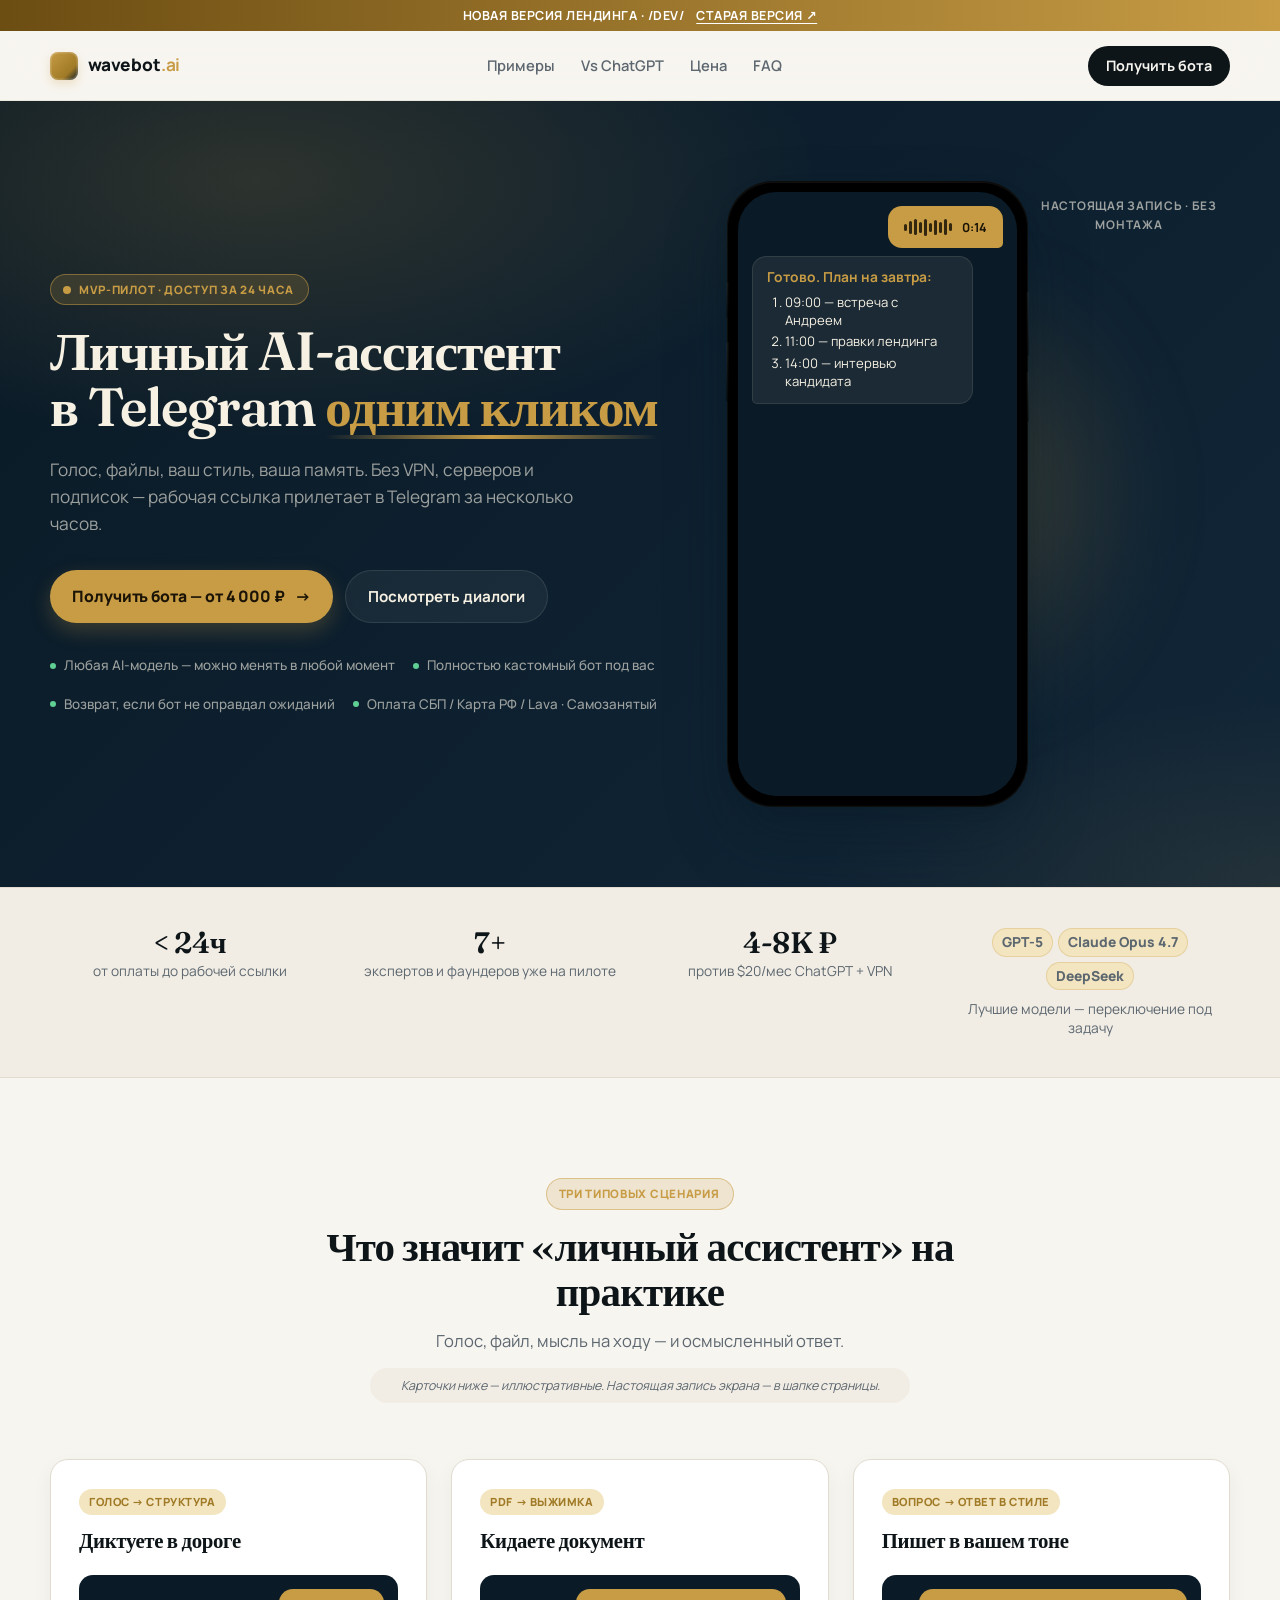
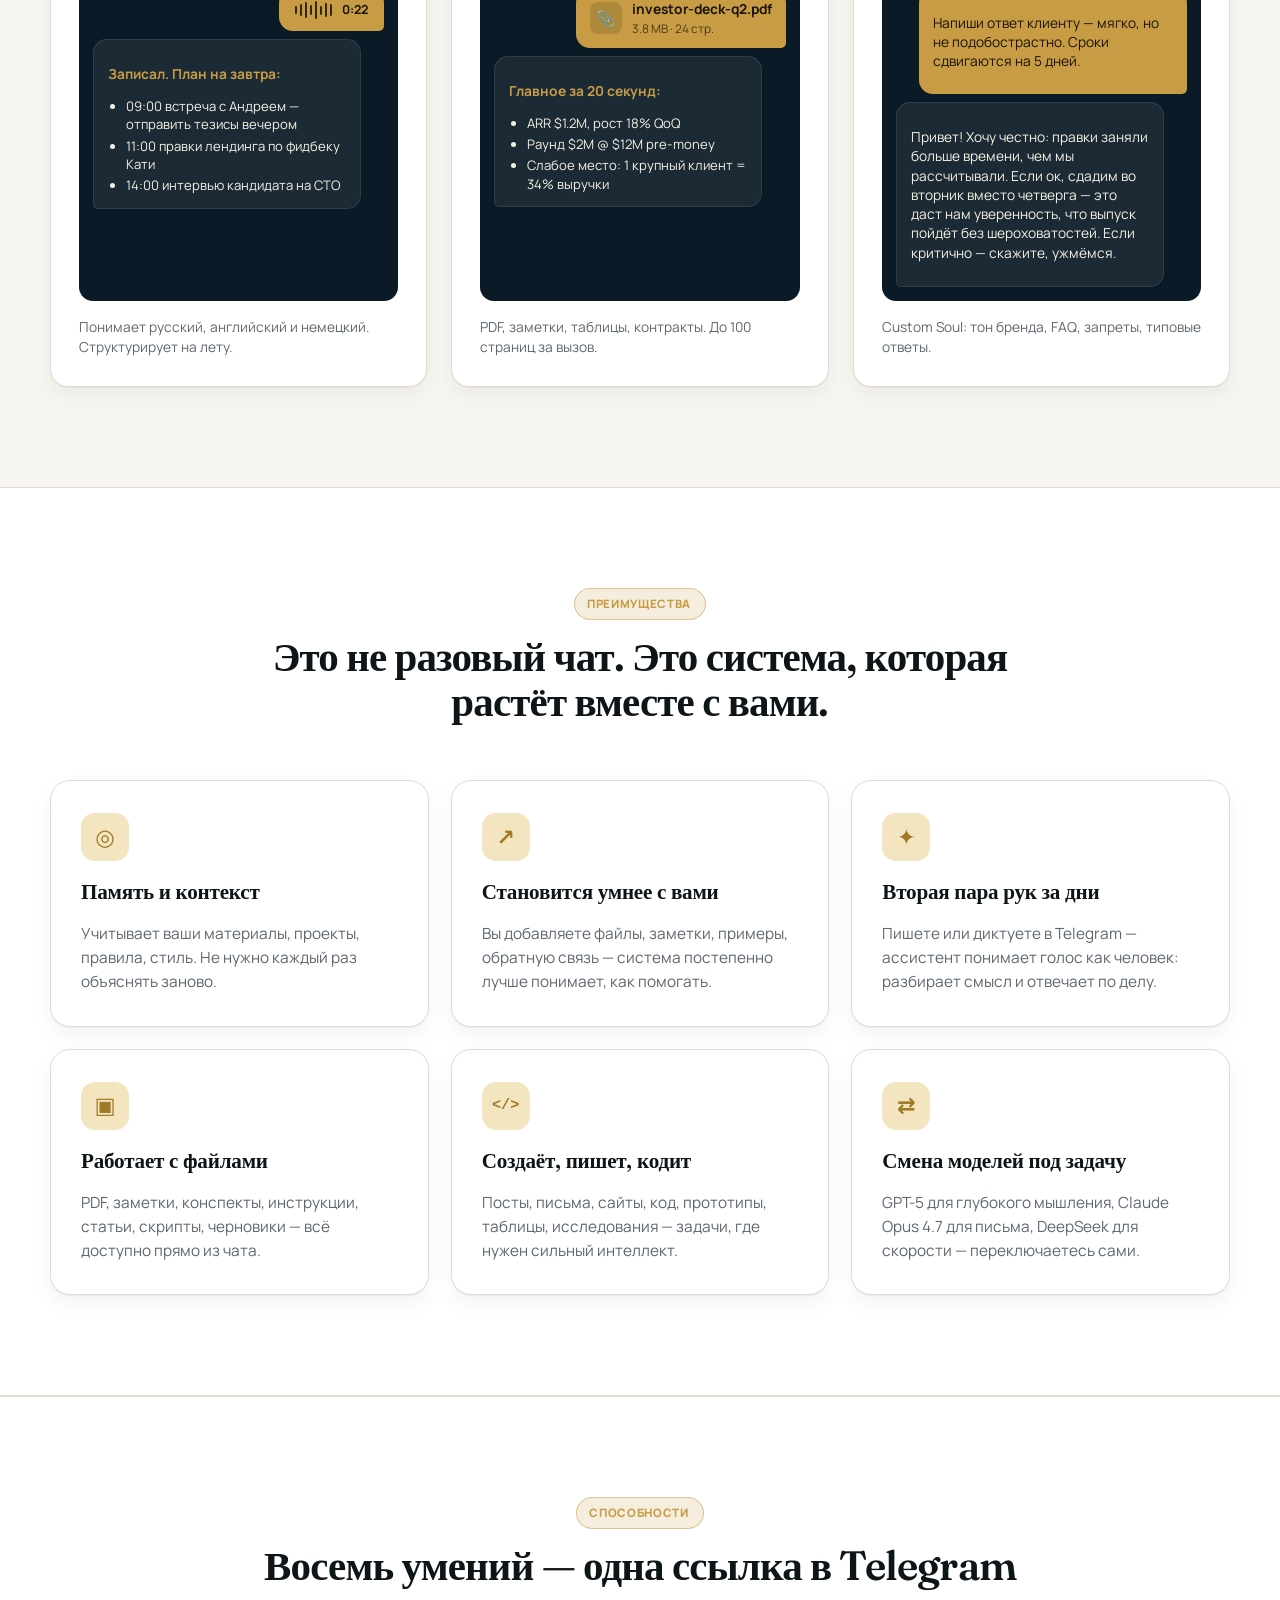
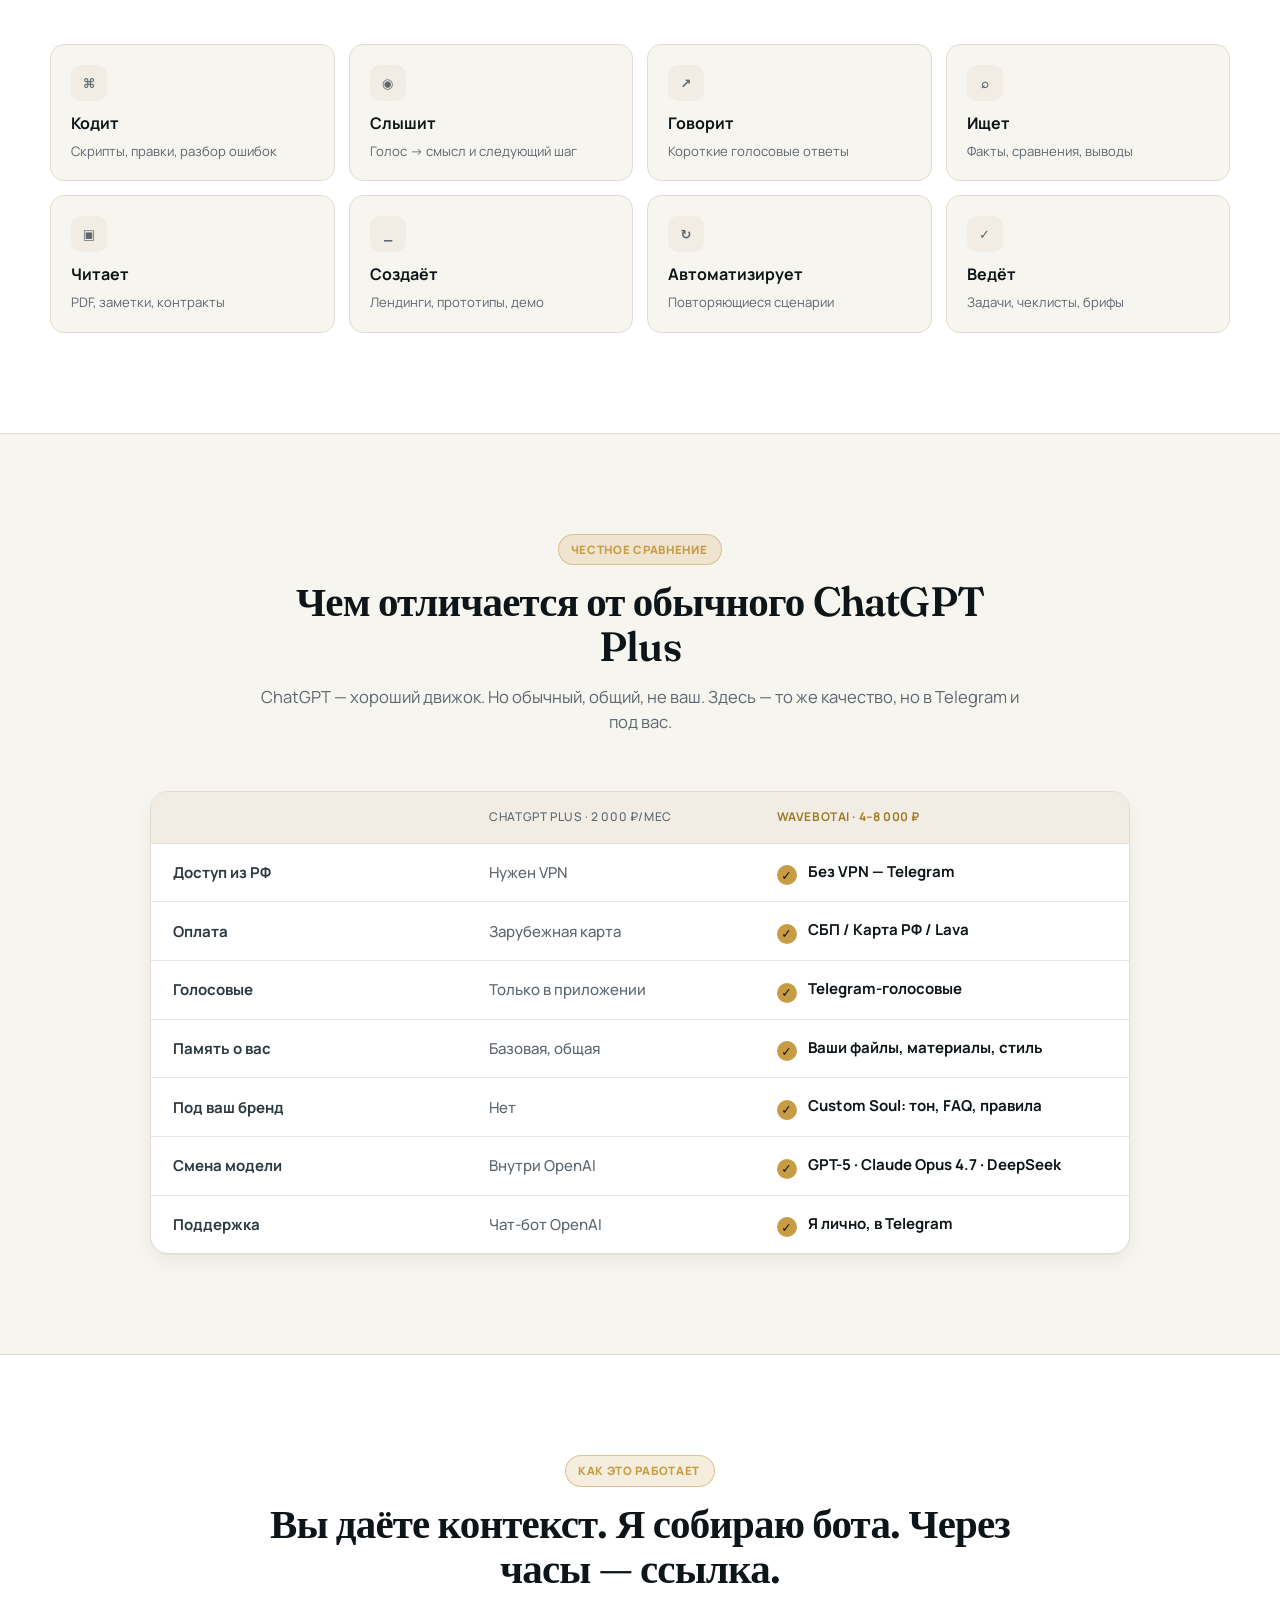
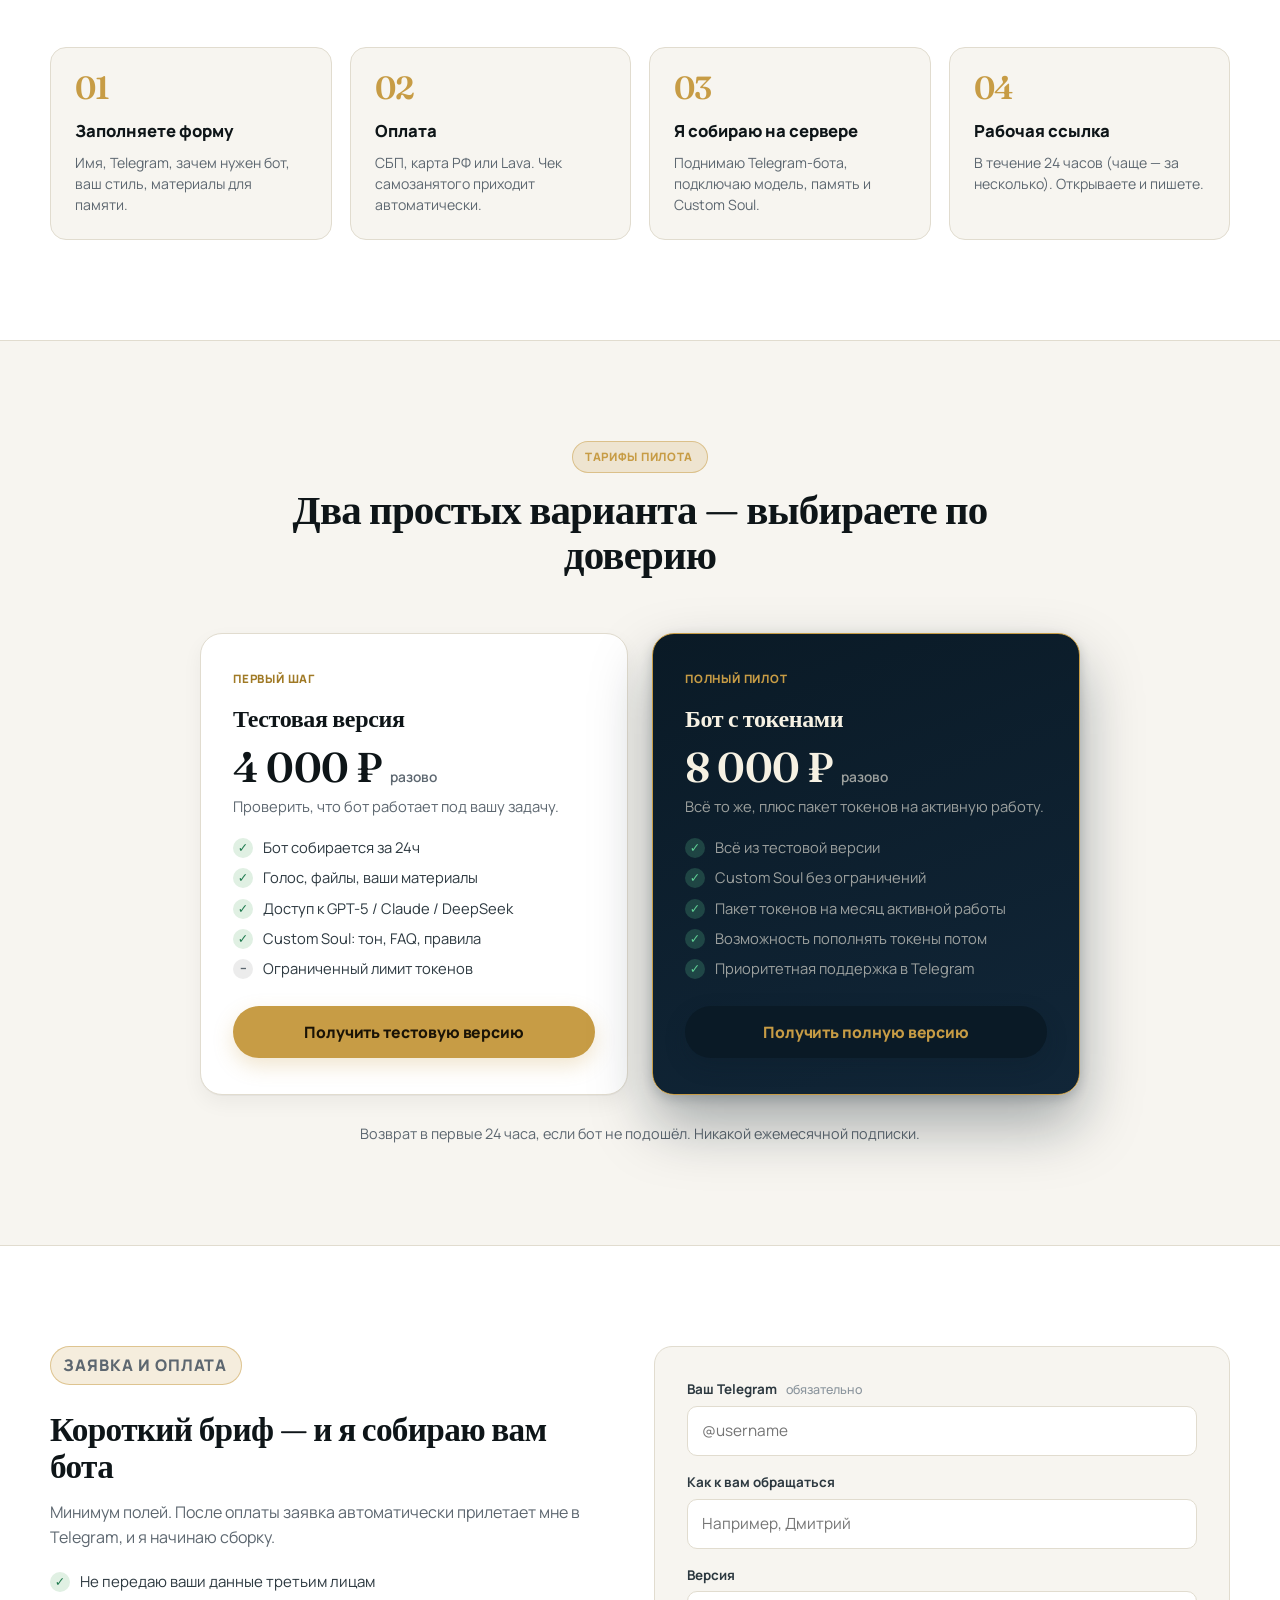
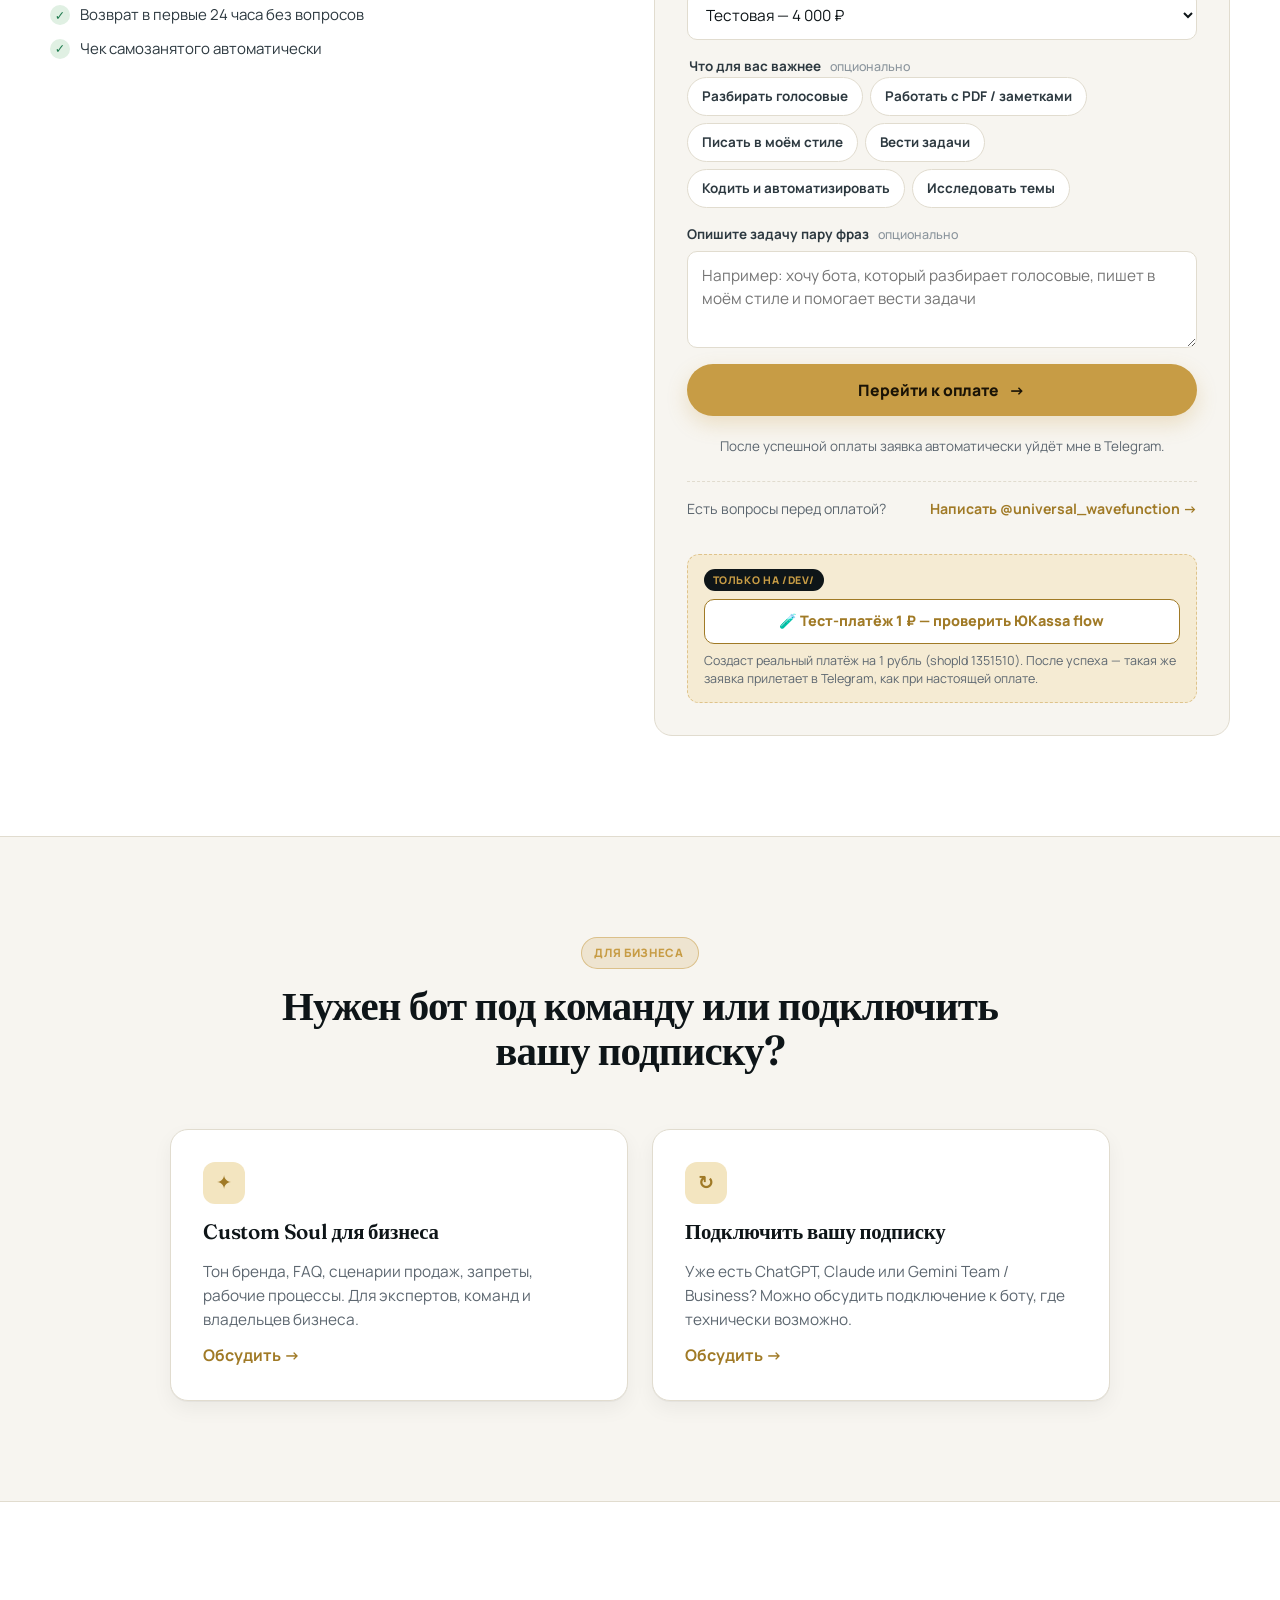
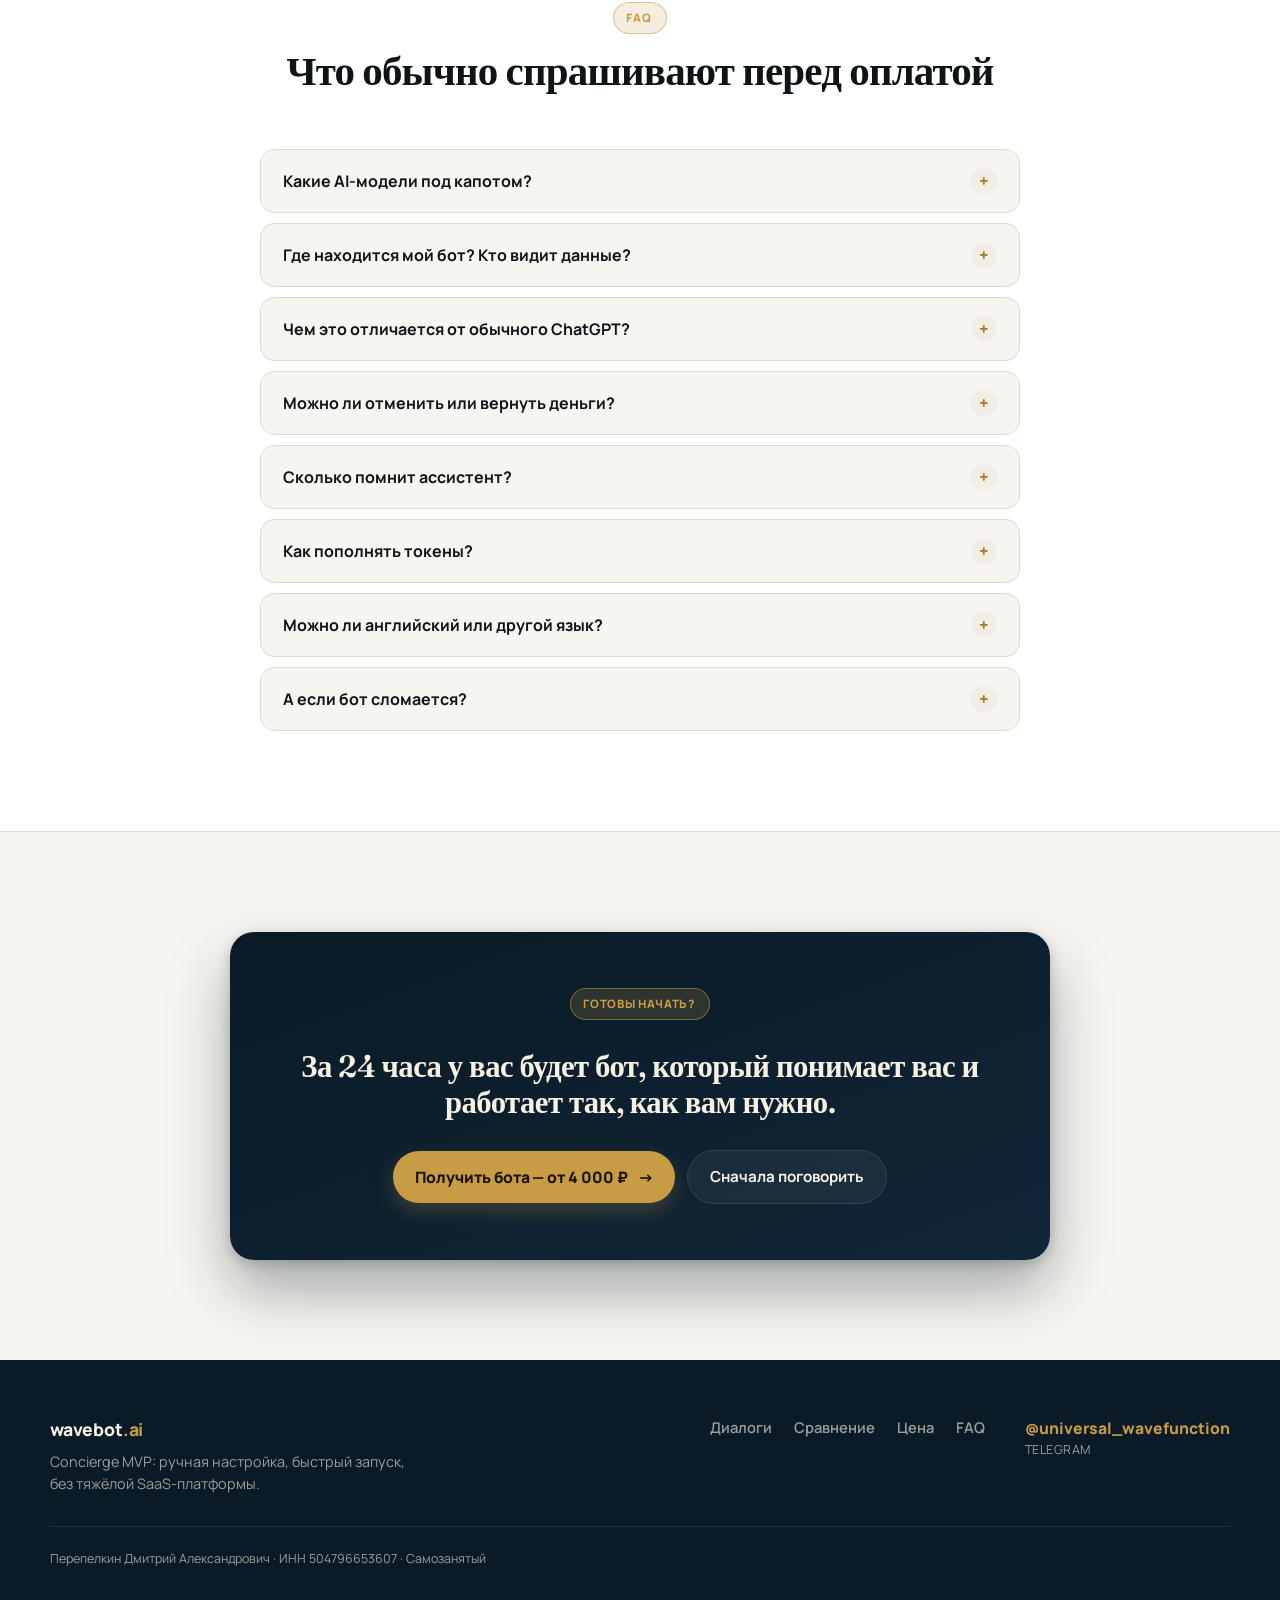
==== commit 50904ff3: "Add 1 ₽ test payment on /dev/ to verify YooKassa end-to-end Confirming the existing integration is Y" ====
--- a/dev/index.html
+++ b/dev/index.html
@@ -486,6 +486,16 @@
               Написать @universal_wavefunction →
             </a>
           </div>
+          <div class="dev-test-strip" aria-label="Только для отладки">
+            <span class="dev-test-label">Только на /dev/</span>
+            <button type="button" id="testPaymentBtn" class="dev-test-btn">
+              🧪 Тест-платёж 1 ₽ — проверить ЮKassa flow
+            </button>
+            <p class="dev-test-hint">
+              Создаст реальный платёж на 1 рубль (shopId 1351510). После успеха —
+              такая же заявка прилетает в Telegram, как при настоящей оплате.
+            </p>
+          </div>
         </form>
       </section>
 
--- a/dev/styles.css
+++ b/dev/styles.css
@@ -1545,6 +1545,64 @@
 
 .text-link:hover {
   color: var(--accent);
+}
+
+/* Dev-only test-payment block */
+.dev-test-strip {
+  margin-top: 18px;
+  padding: 14px 16px;
+  border: 1px dashed color-mix(in srgb, var(--accent) 50%, transparent);
+  border-radius: 12px;
+  background: color-mix(in srgb, var(--accent-soft) 60%, transparent);
+  display: grid;
+  gap: 8px;
+}
+
+.dev-test-label {
+  display: inline-block;
+  width: fit-content;
+  padding: 3px 9px;
+  border-radius: 999px;
+  background: var(--ink);
+  color: var(--accent);
+  font-size: 0.66rem;
+  font-weight: 800;
+  letter-spacing: 0.06em;
+  text-transform: uppercase;
+}
+
+.dev-test-btn {
+  display: inline-flex;
+  align-items: center;
+  justify-content: center;
+  gap: 8px;
+  padding: 10px 14px;
+  border: 1px solid var(--accent-deep);
+  border-radius: 10px;
+  background: var(--surface);
+  color: var(--accent-deep);
+  font-weight: 800;
+  font-size: 0.9rem;
+  cursor: pointer;
+  transition: background-color 0.18s ease, color 0.18s ease;
+}
+
+.dev-test-btn:hover {
+  background: var(--accent);
+  color: #1a1306;
+  border-color: var(--accent);
+}
+
+.dev-test-btn:disabled {
+  opacity: 0.6;
+  cursor: not-allowed;
+}
+
+.dev-test-hint {
+  margin: 0;
+  font-size: 0.78rem;
+  color: var(--muted);
+  line-height: 1.45;
 }
 
 /* ============================
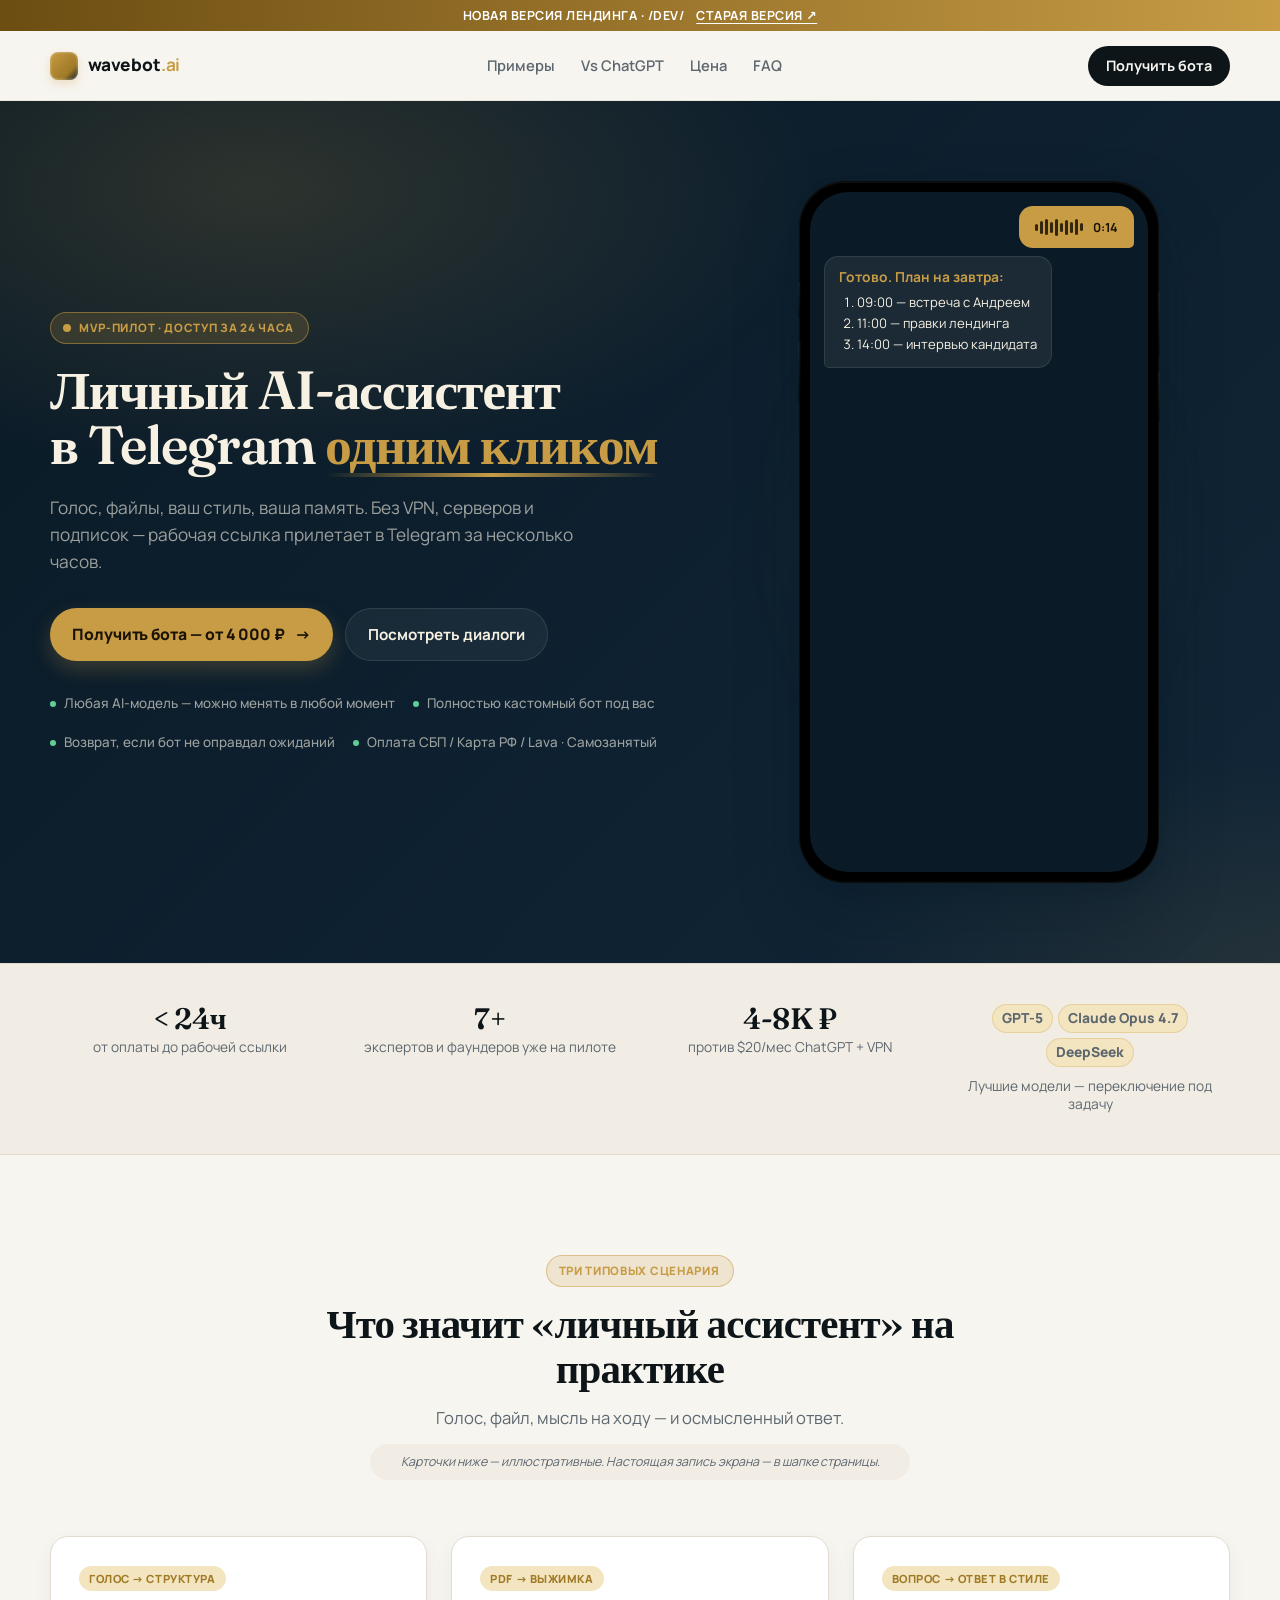
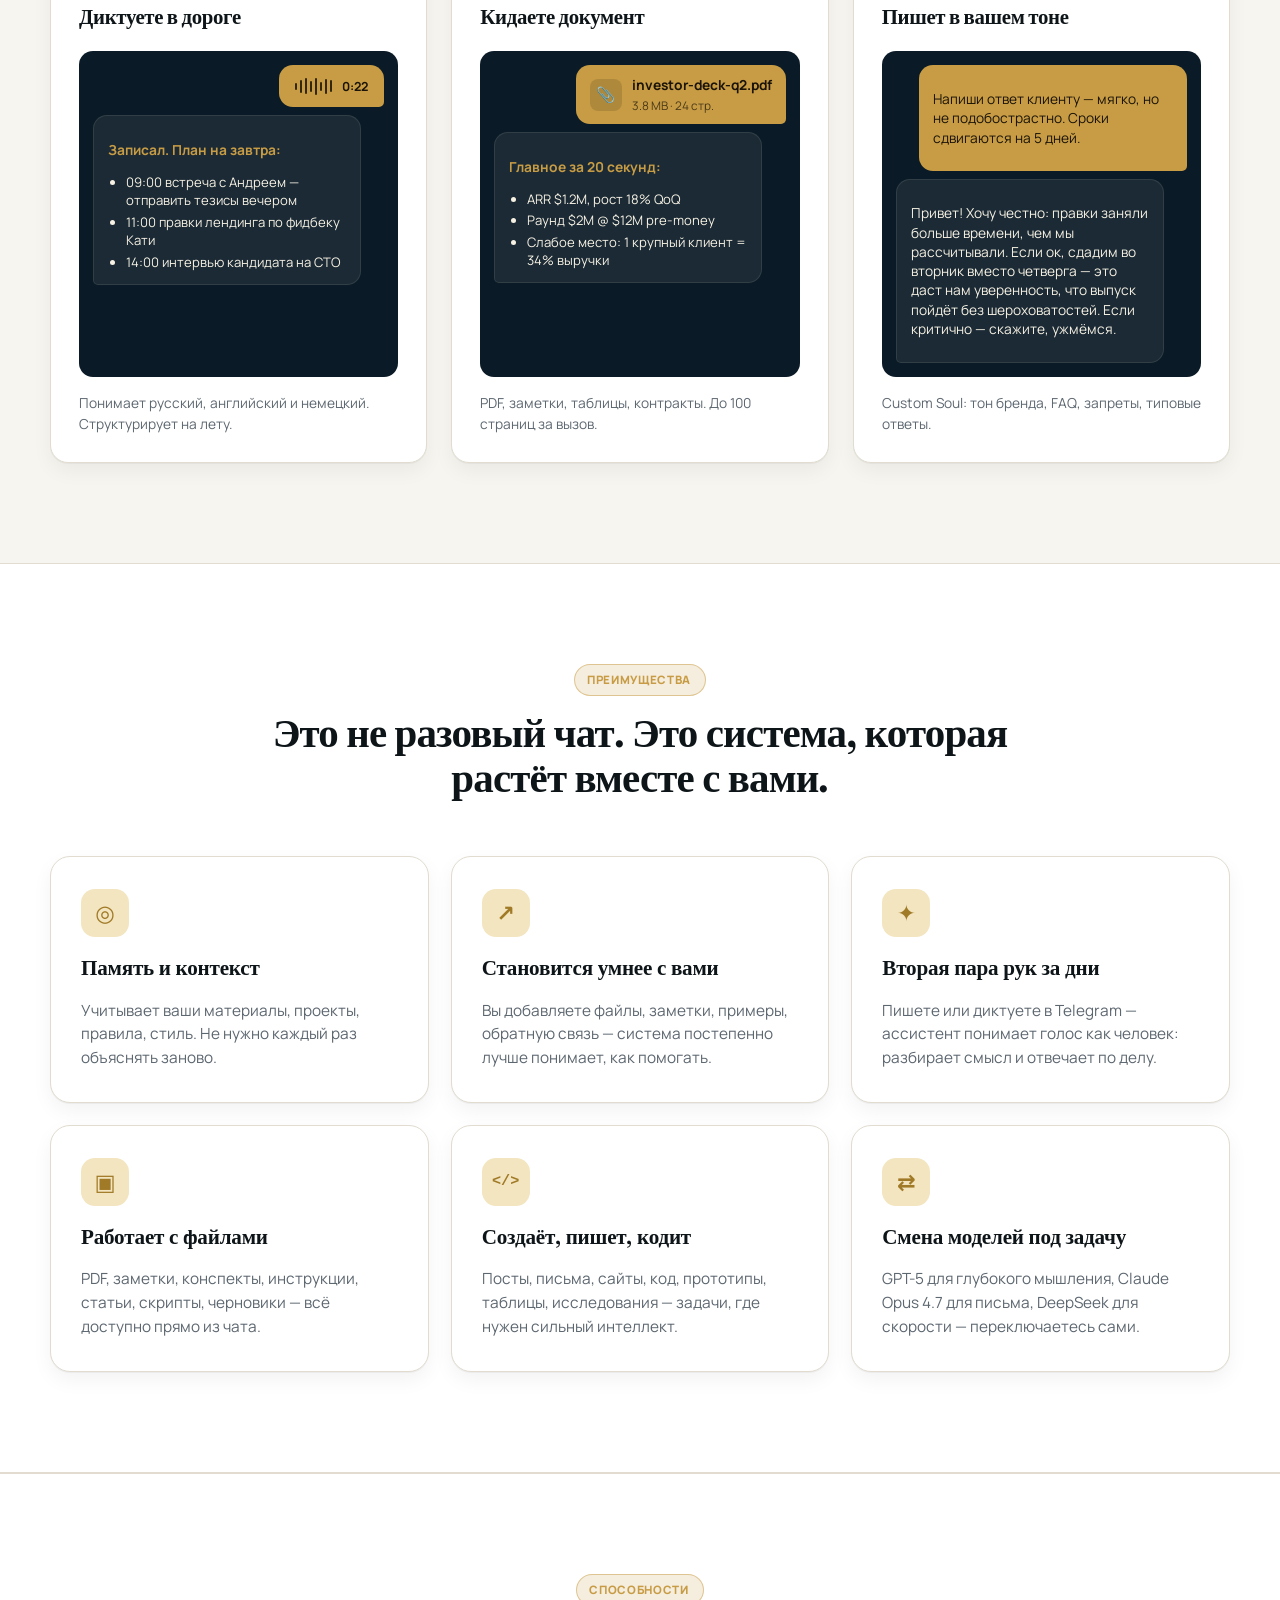
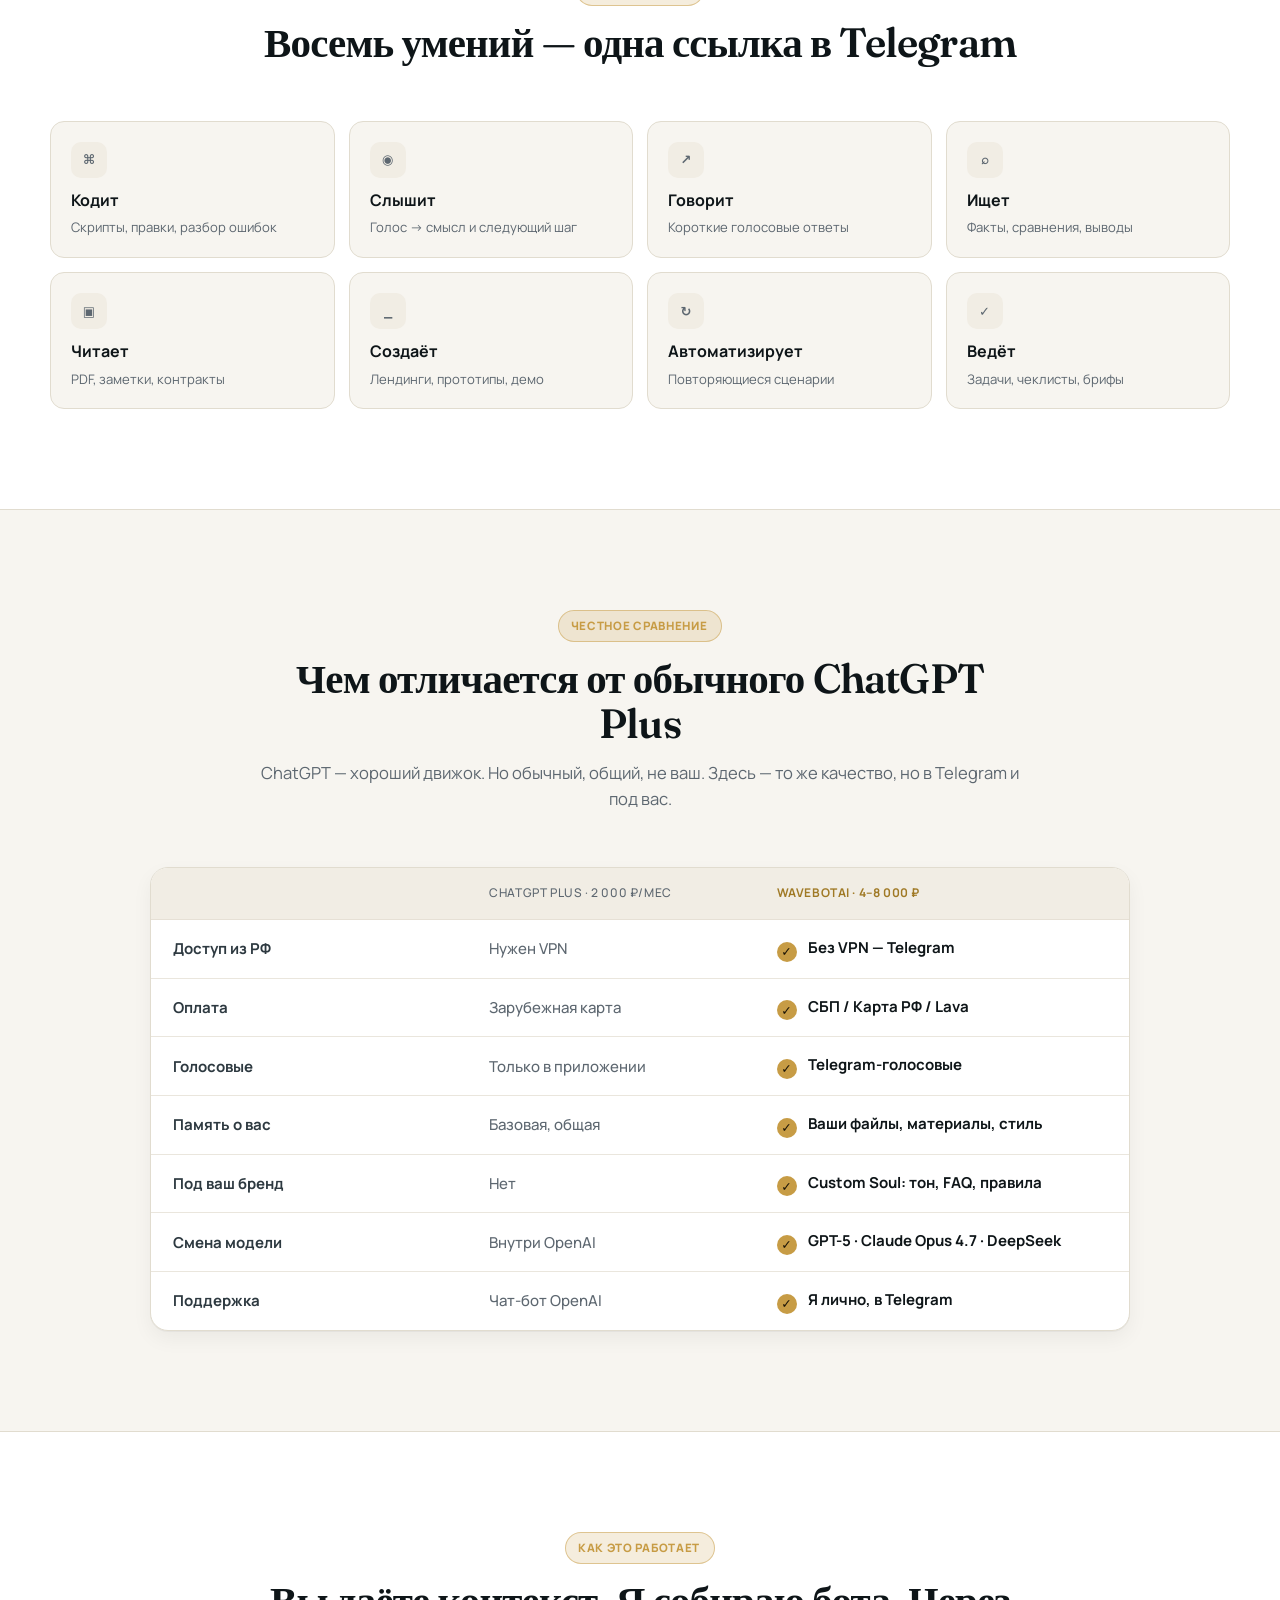
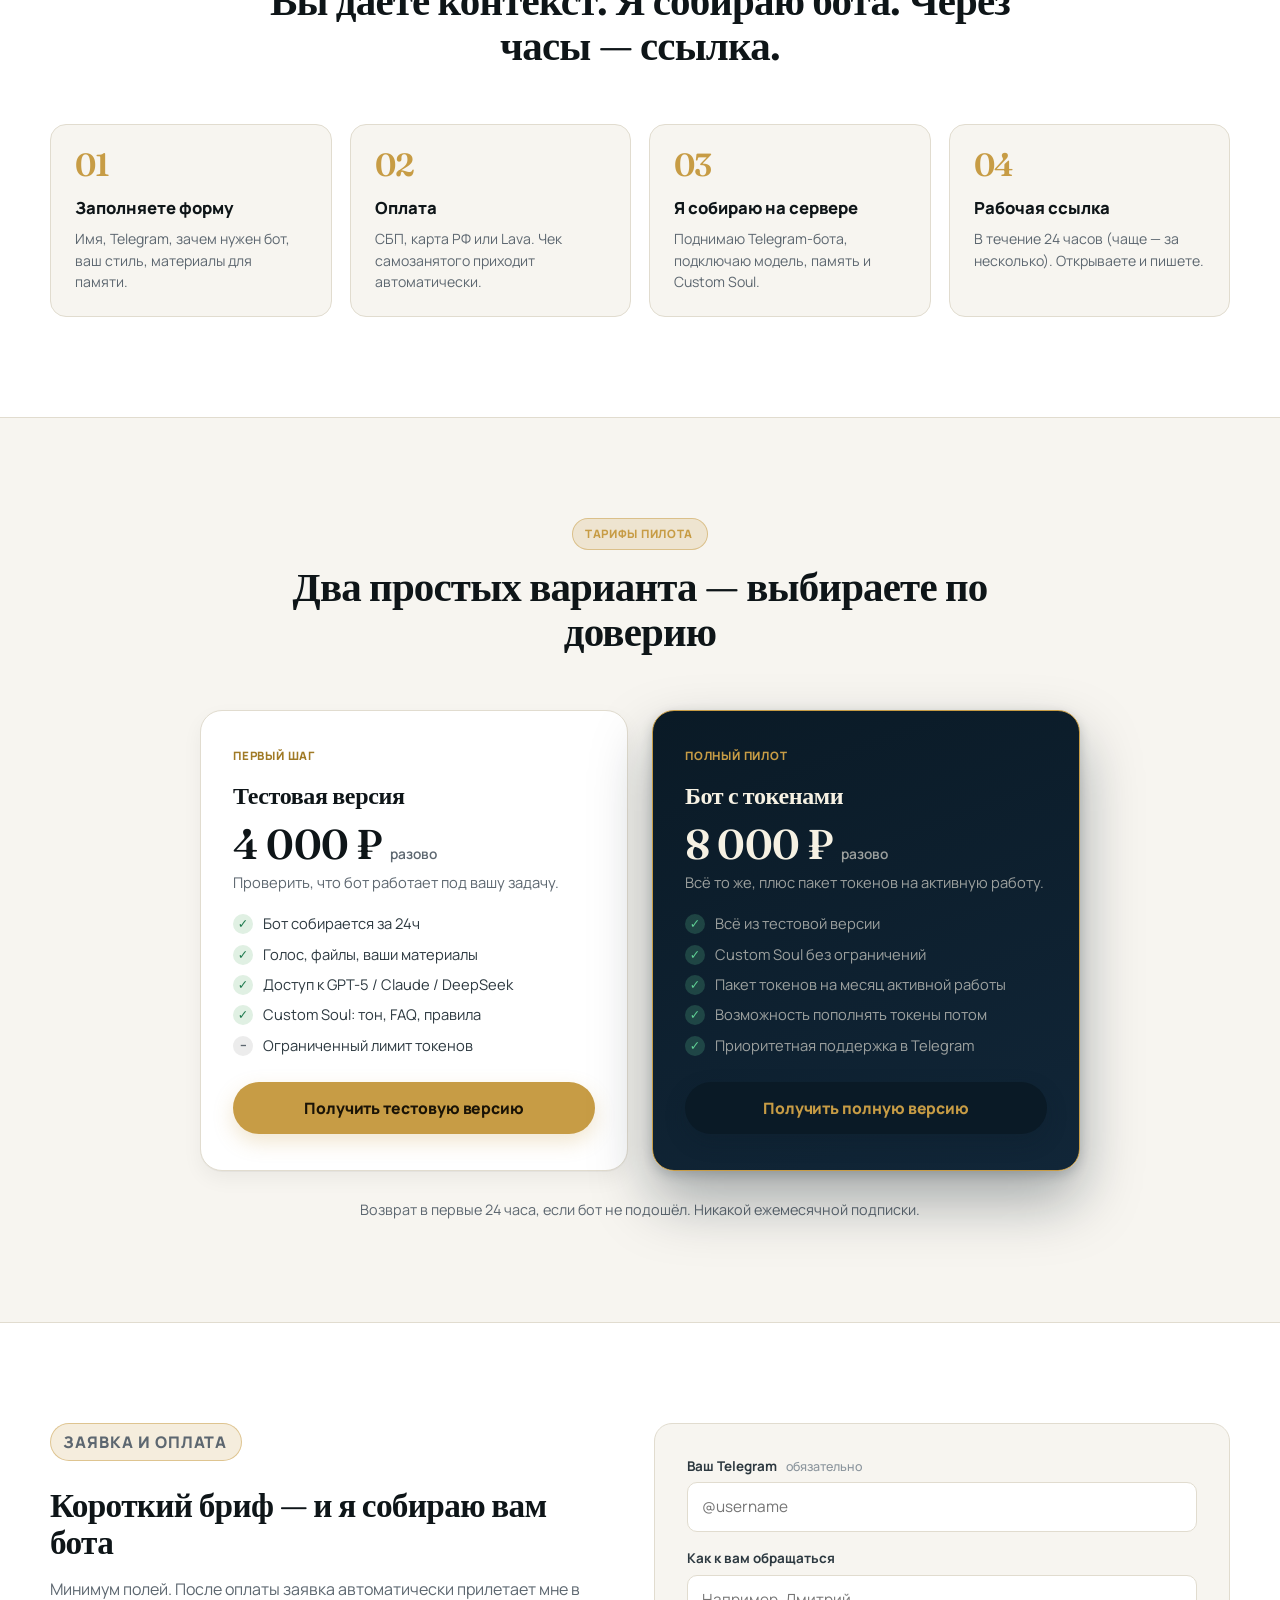
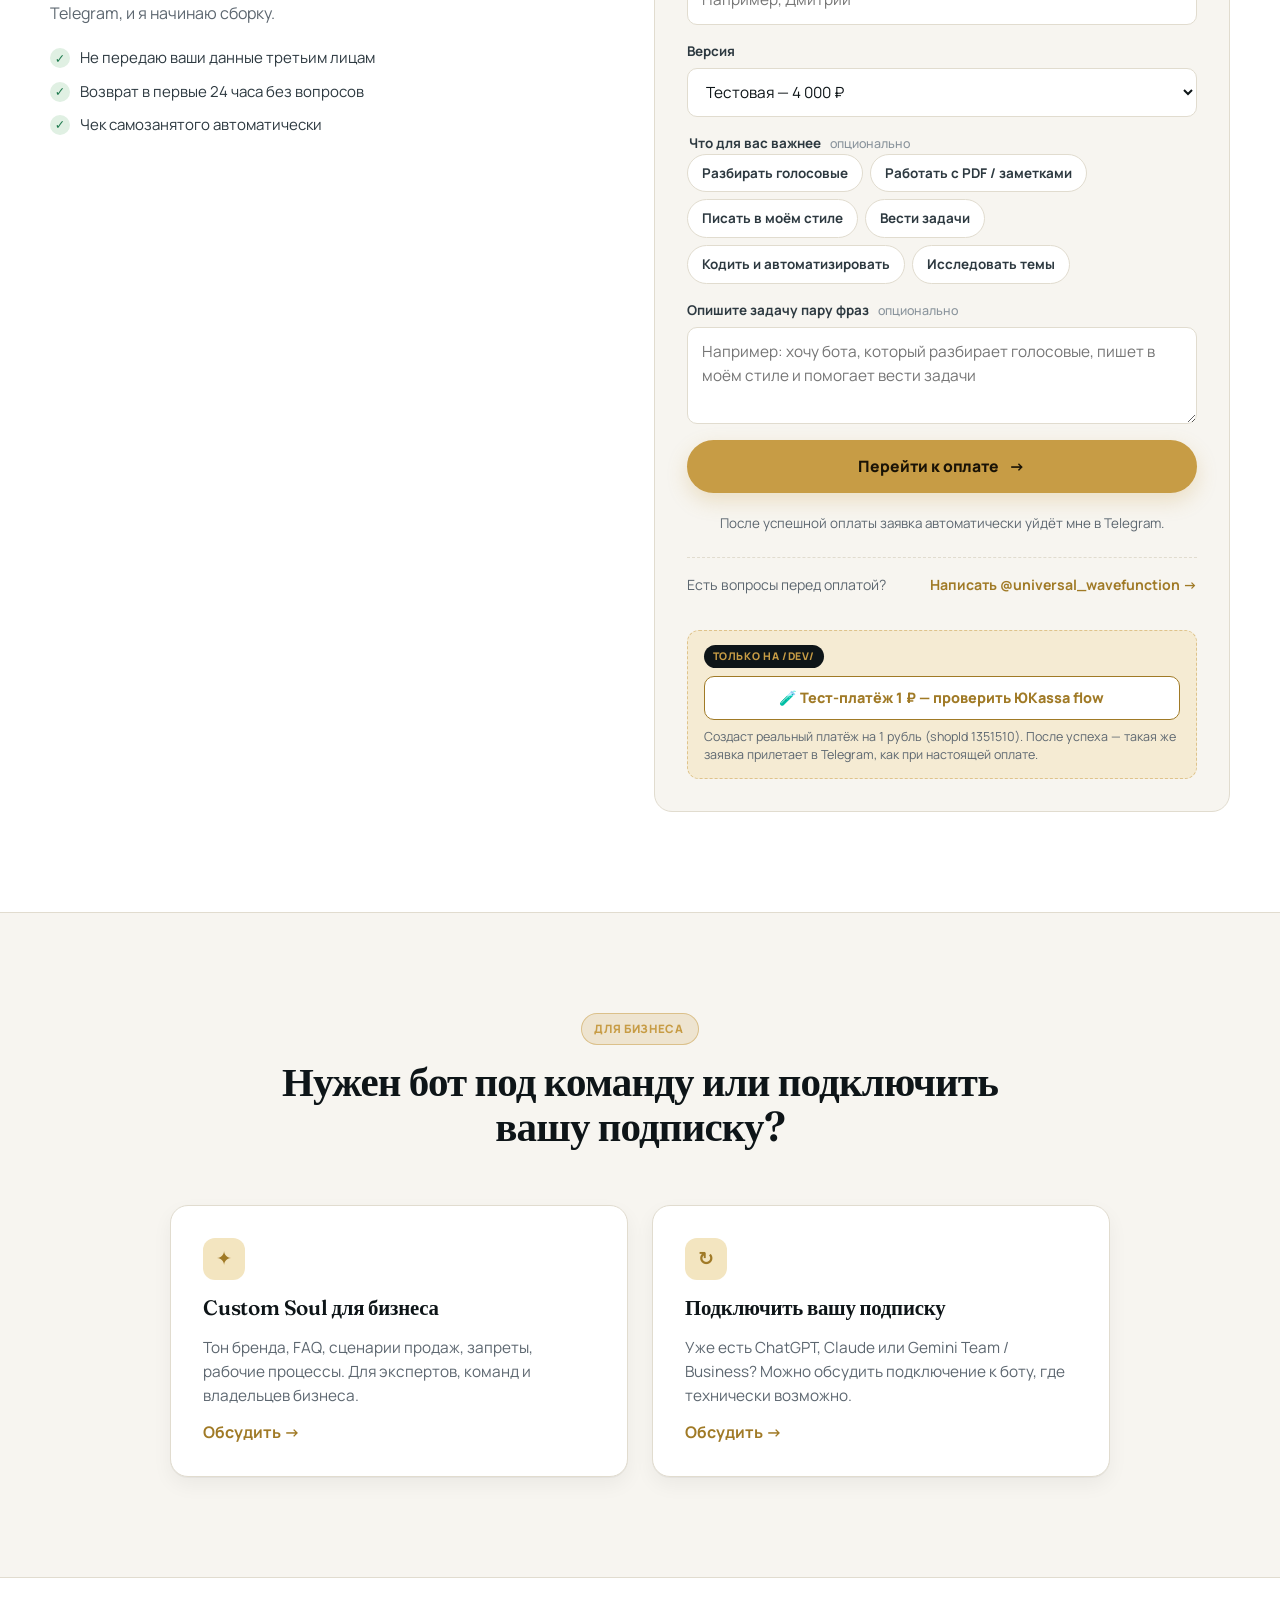
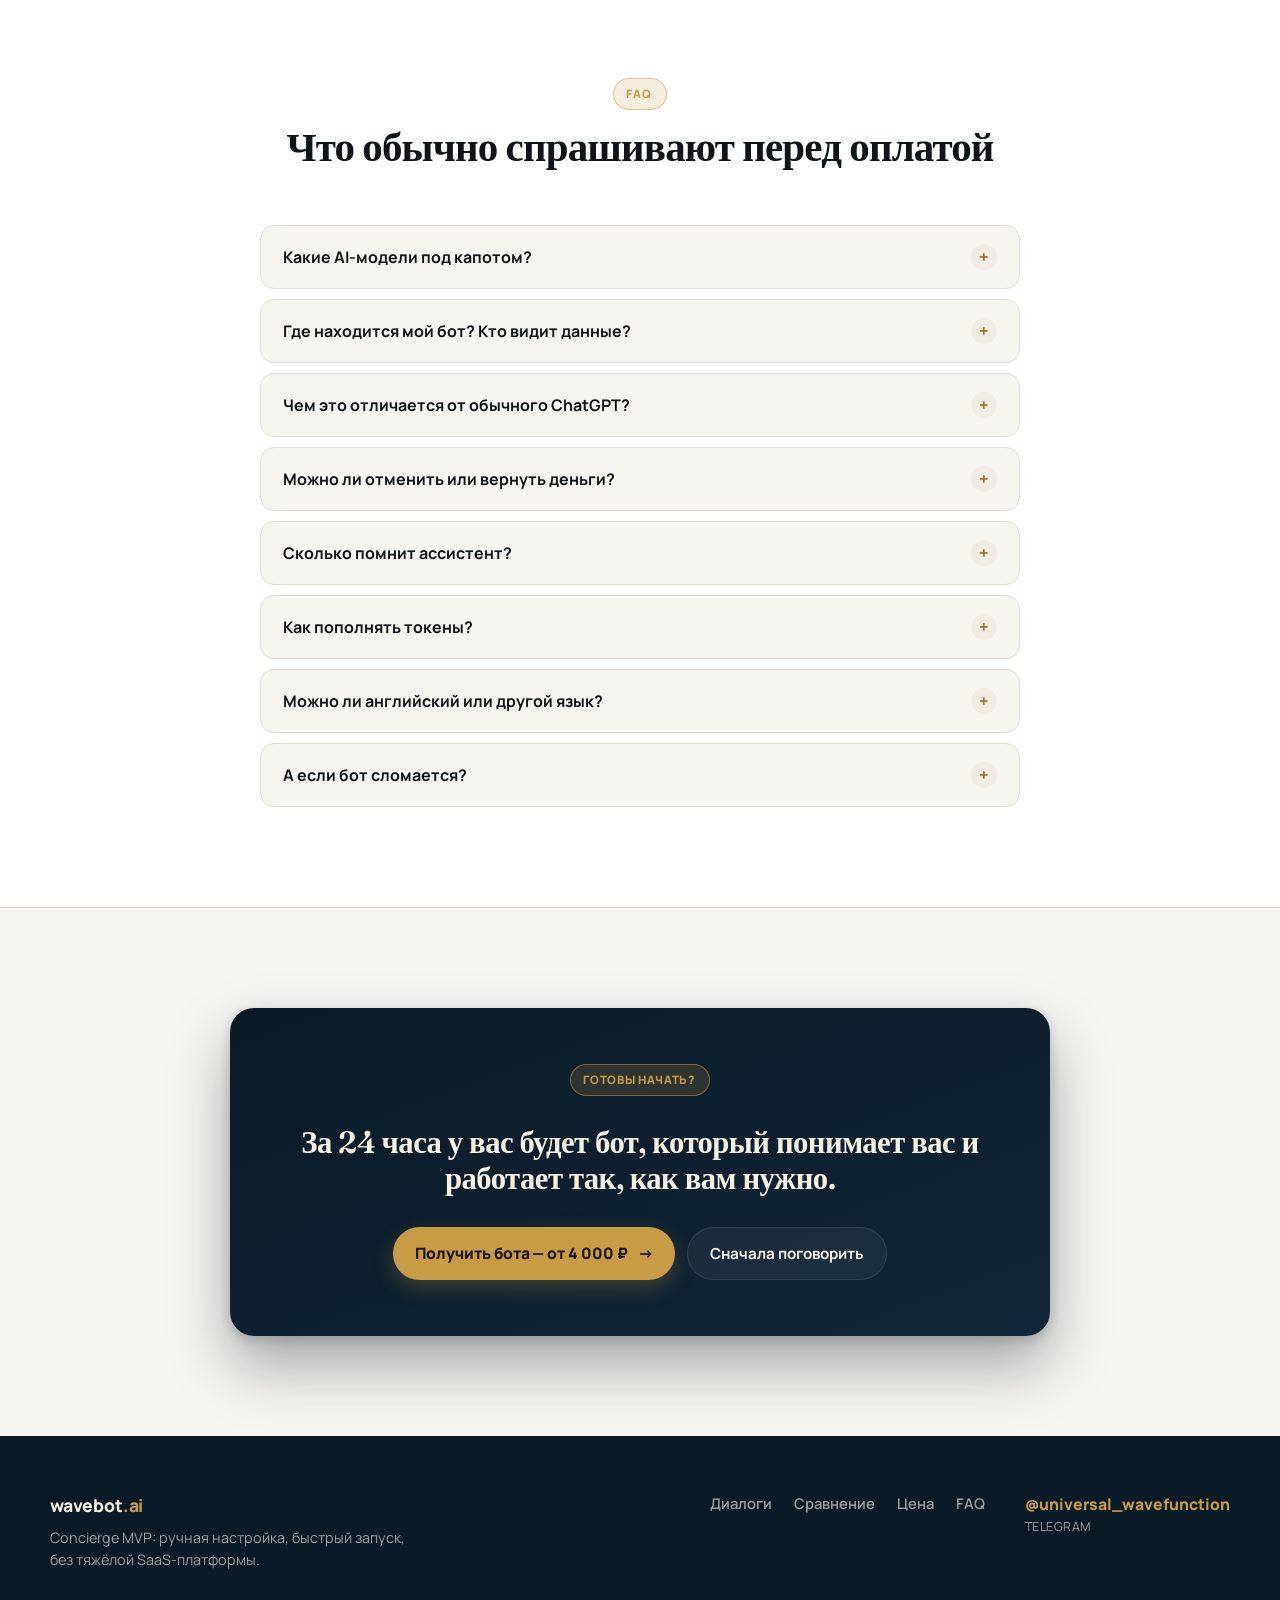
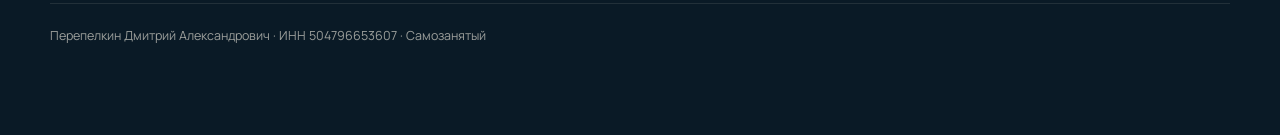
==== commit ee77f2bf: "Remove fake notch (double-notch fix) + drop floating caption to center phone Hero phone no longer re" ====
--- a/dev/index.html
+++ b/dev/index.html
@@ -73,7 +73,6 @@
         <div class="hero-visual" aria-label="Демо ассистента в Telegram">
           <div class="phone-frame phone-frame-video" id="phoneFrame">
             <span class="phone-buttons-left" aria-hidden="true"></span>
-            <div class="phone-notch" aria-hidden="true"></div>
             <div class="video-frame video-frame-full">
               <video
                 id="heroVideo"
@@ -114,7 +113,6 @@
               </div>
             </div>
           </div>
-          <p class="video-caption">Настоящая запись · без монтажа</p>
           <div class="phone-glow" aria-hidden="true"></div>
         </div>
       </section>
--- a/dev/styles.css
+++ b/dev/styles.css
@@ -378,6 +378,8 @@
   position: relative;
   z-index: 2;
   display: flex;
+  flex-direction: column;
+  align-items: center;
   justify-content: center;
 }
 
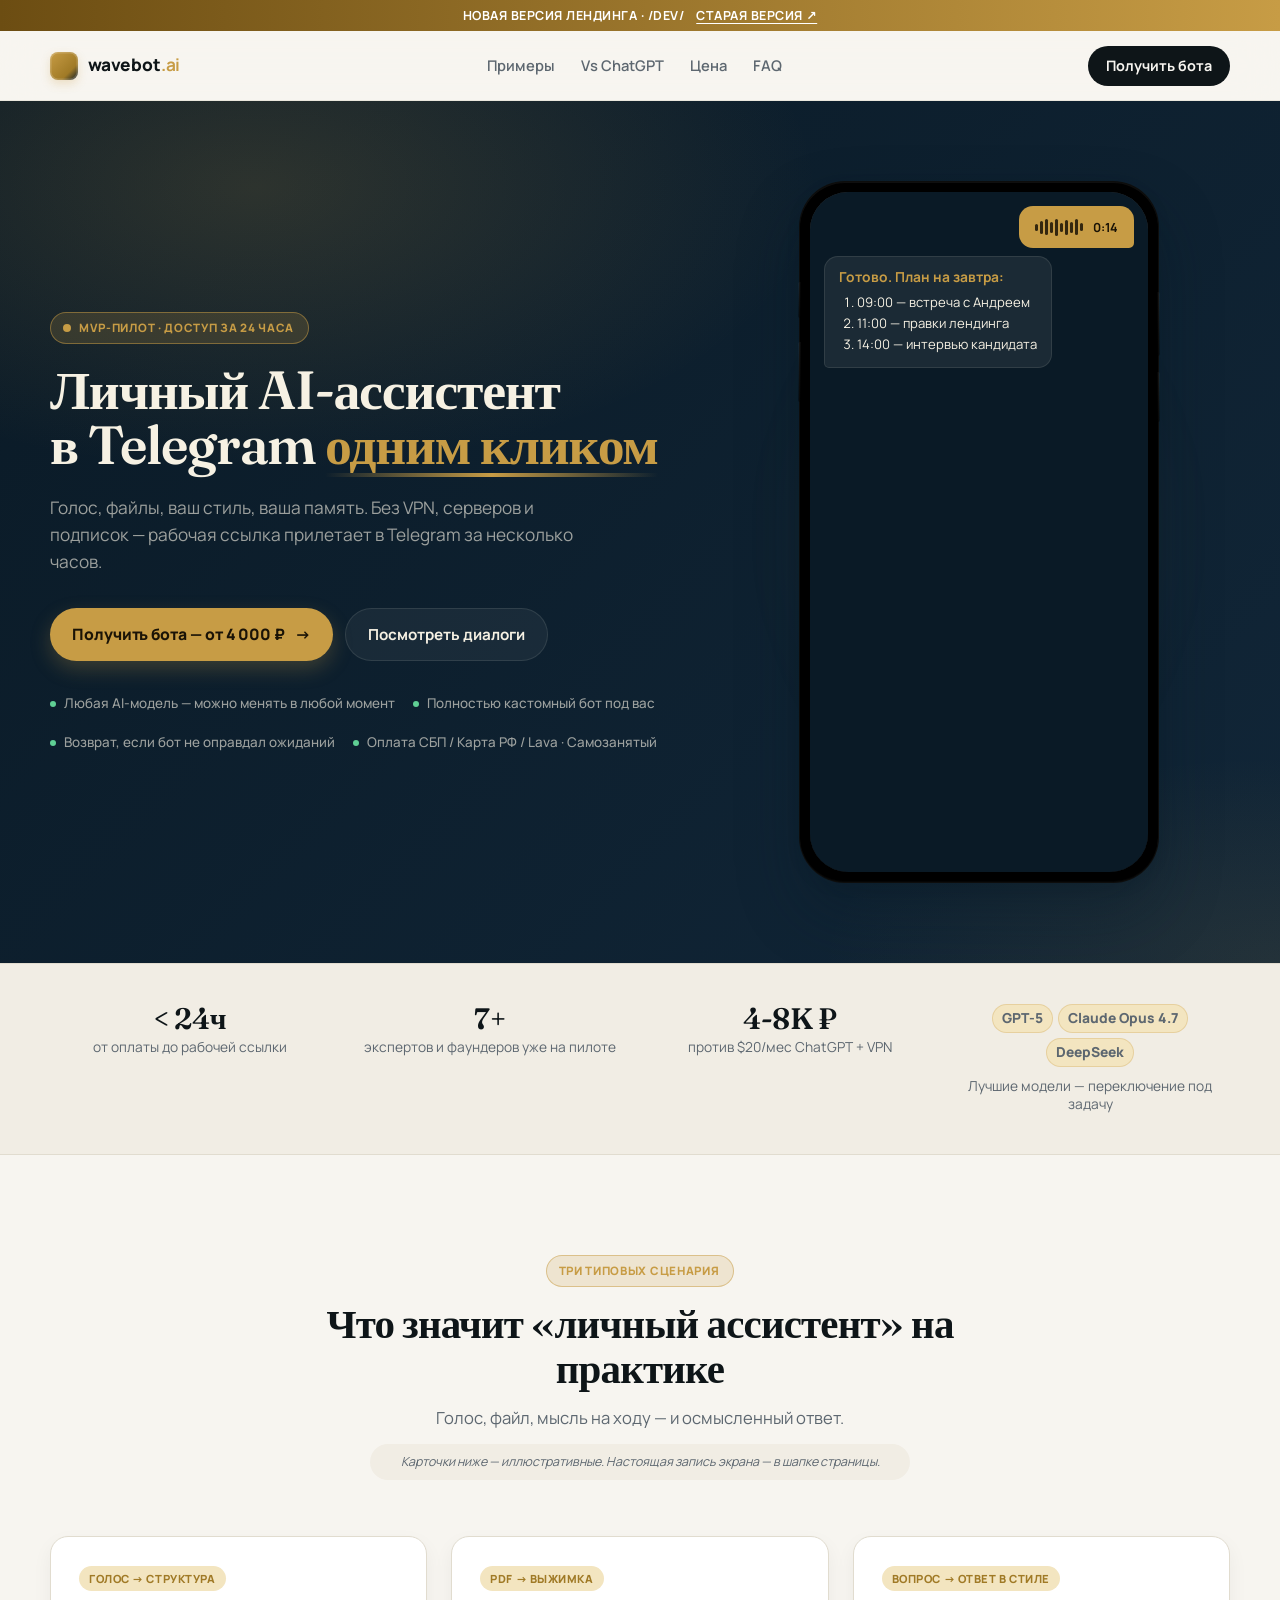
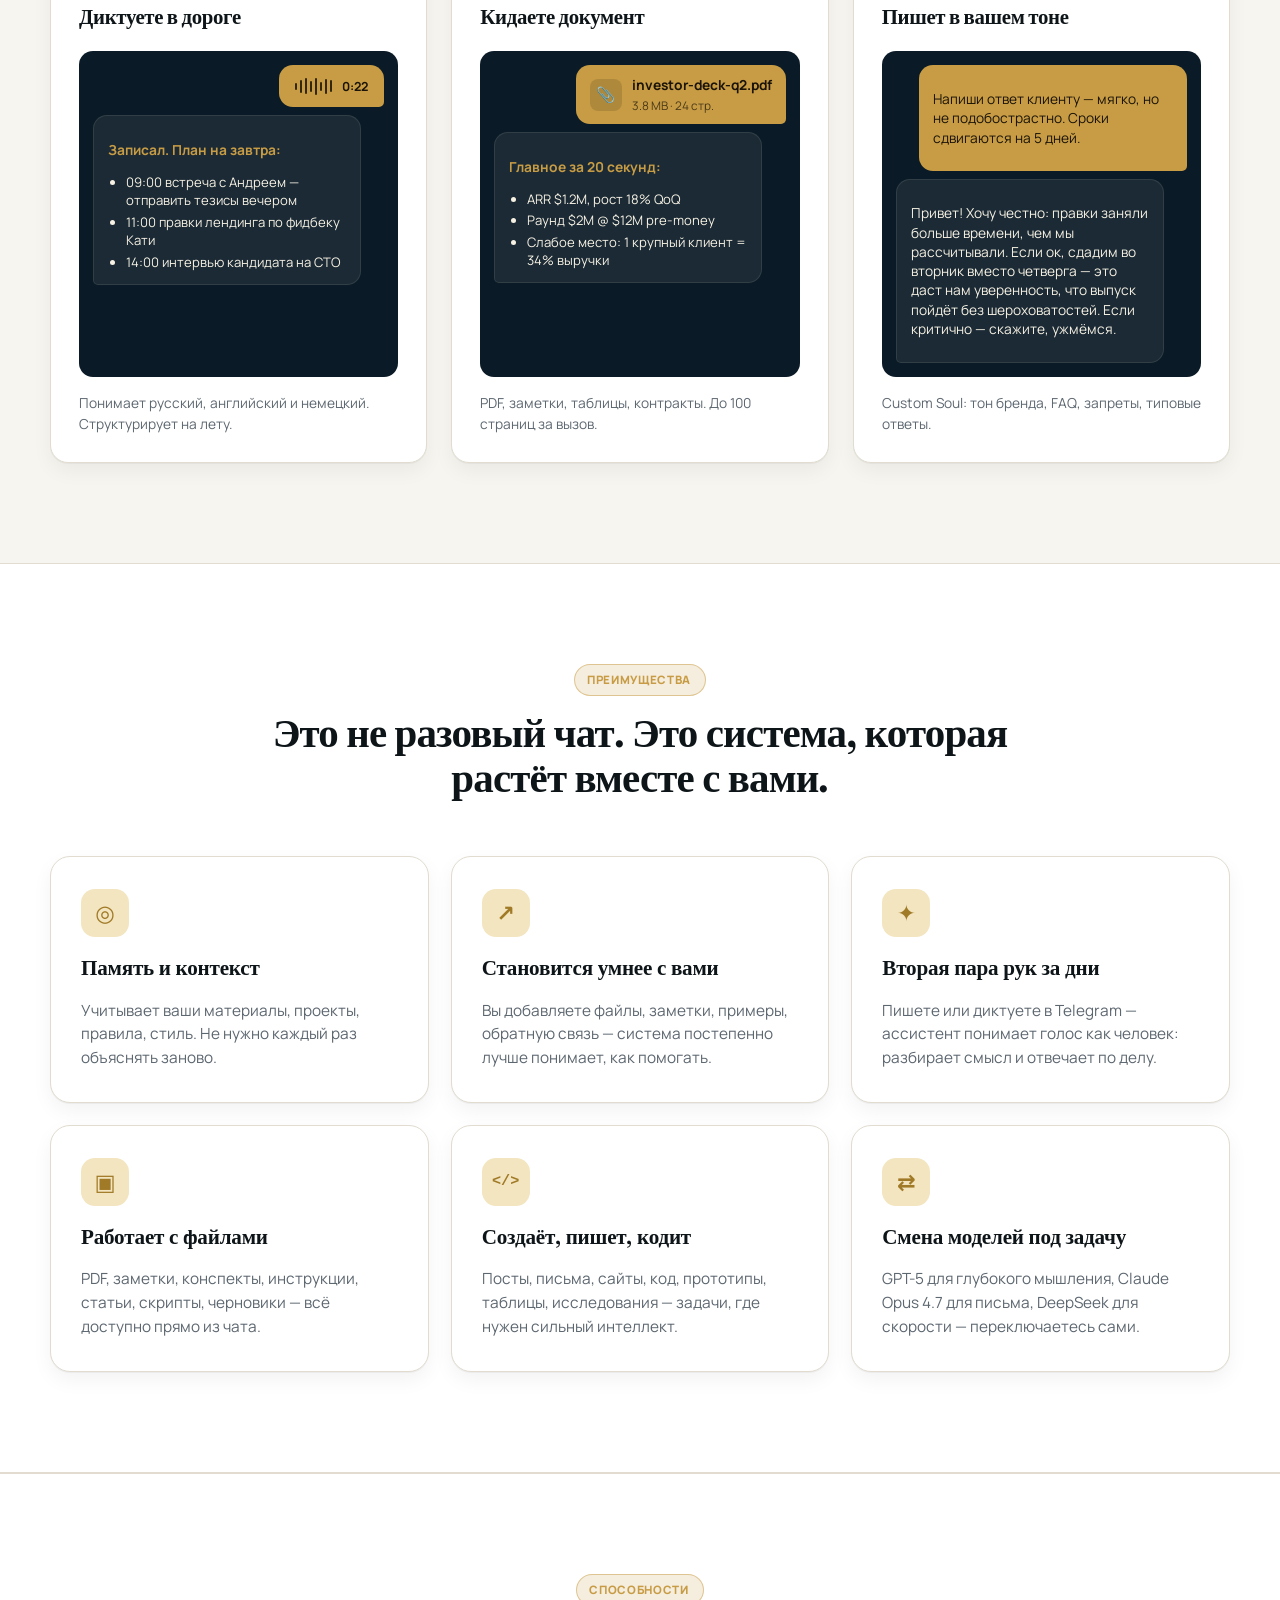
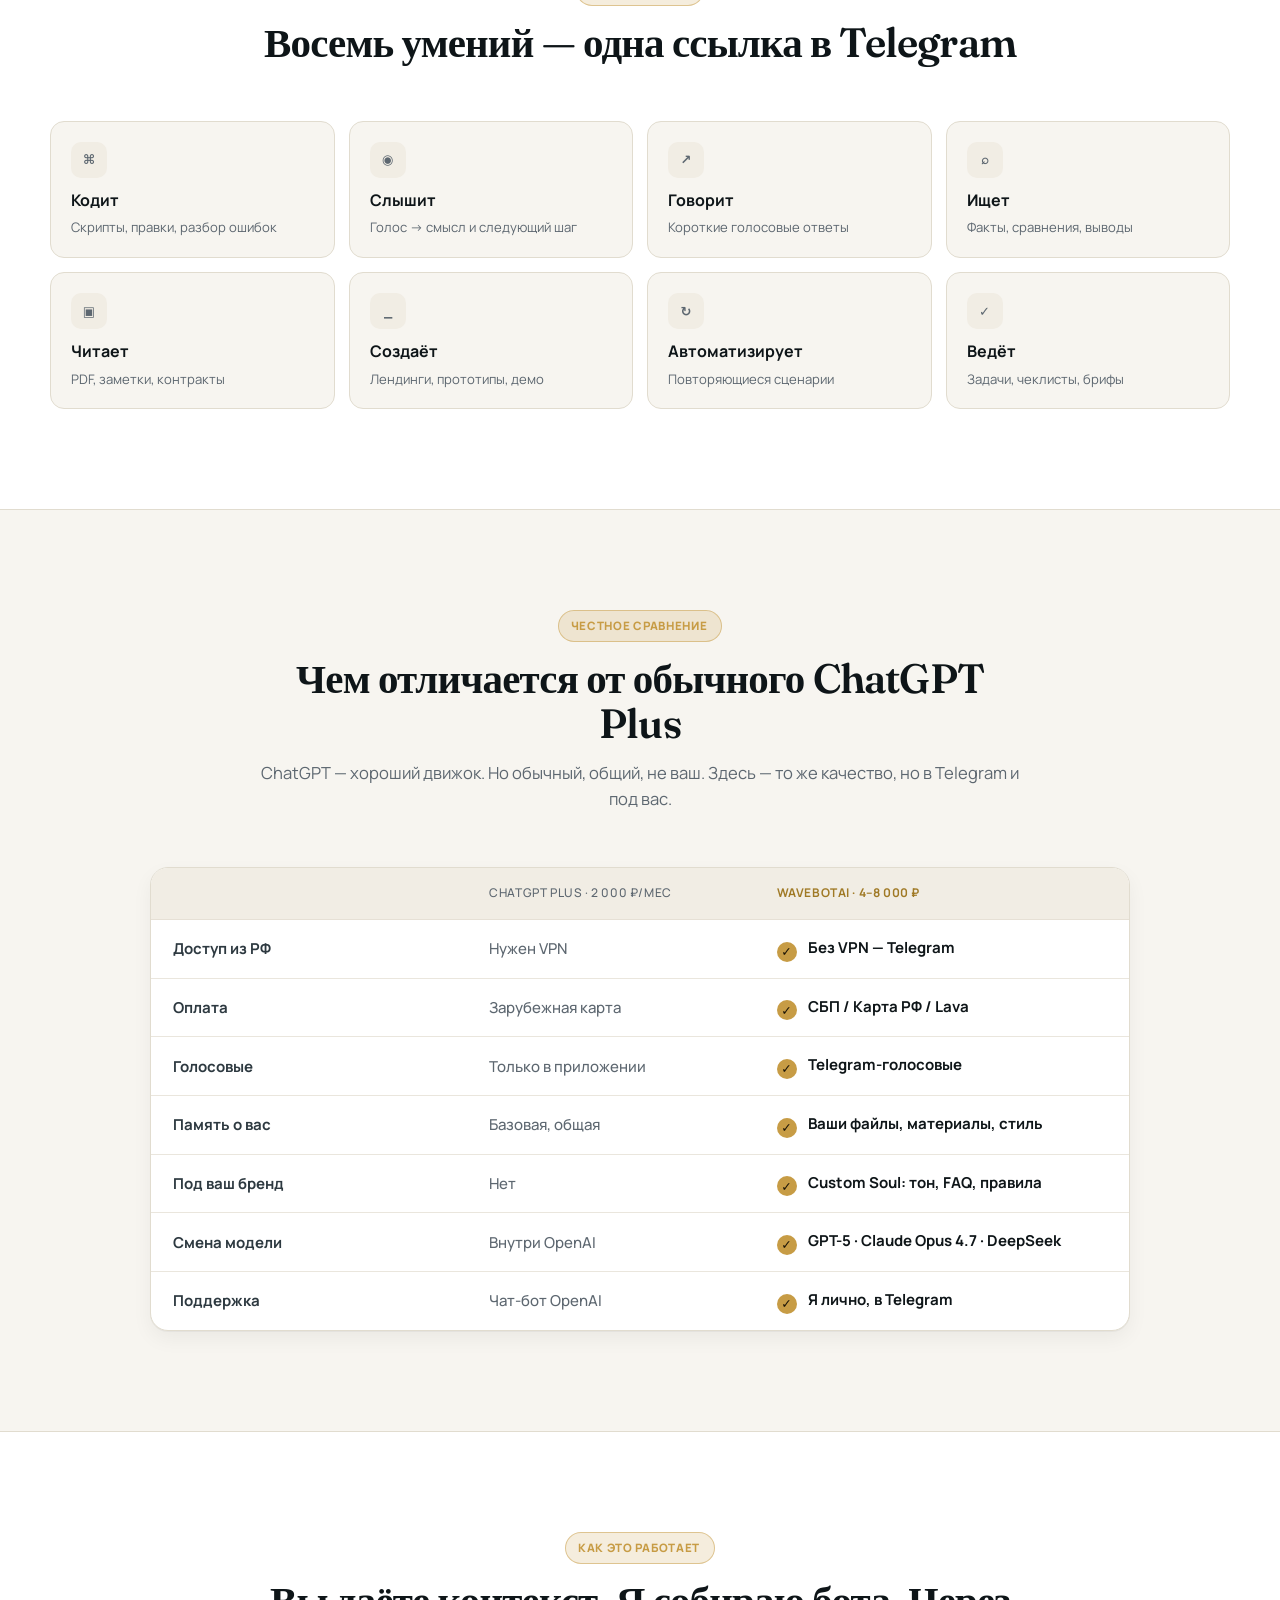
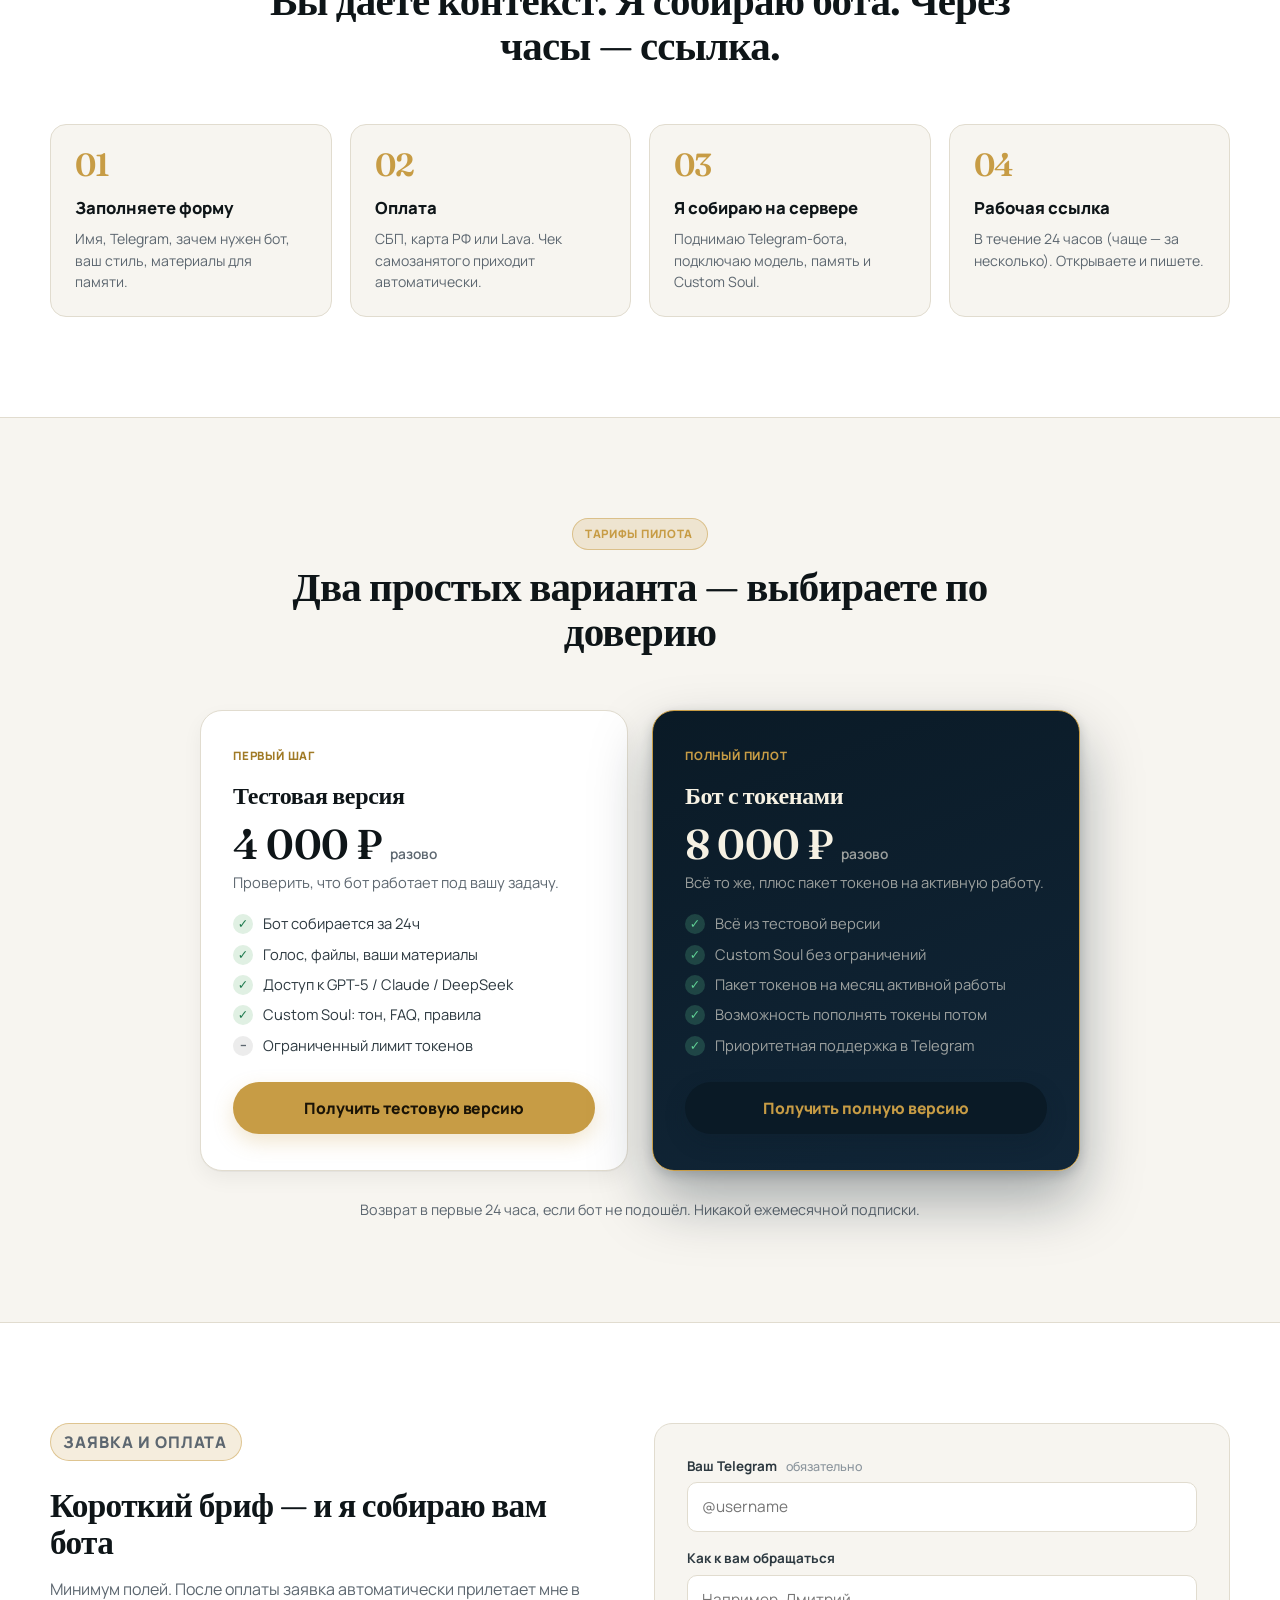
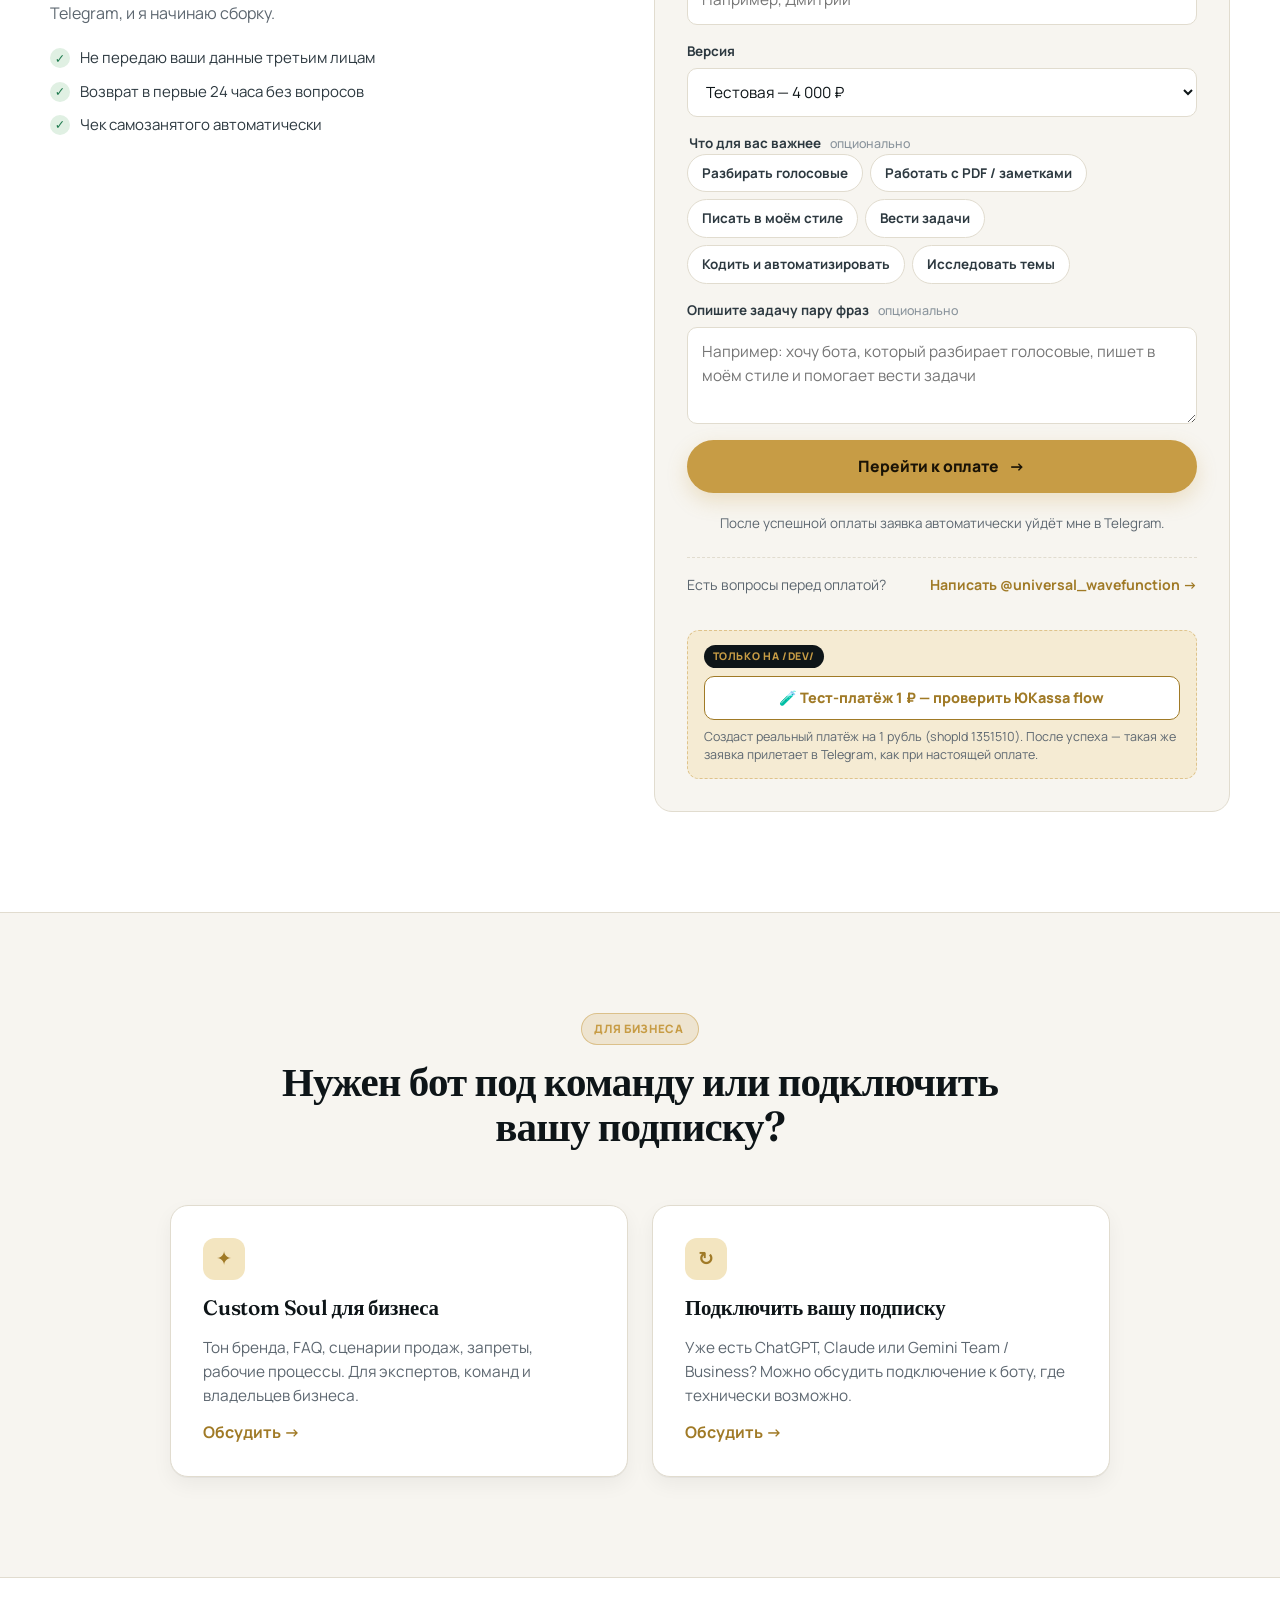
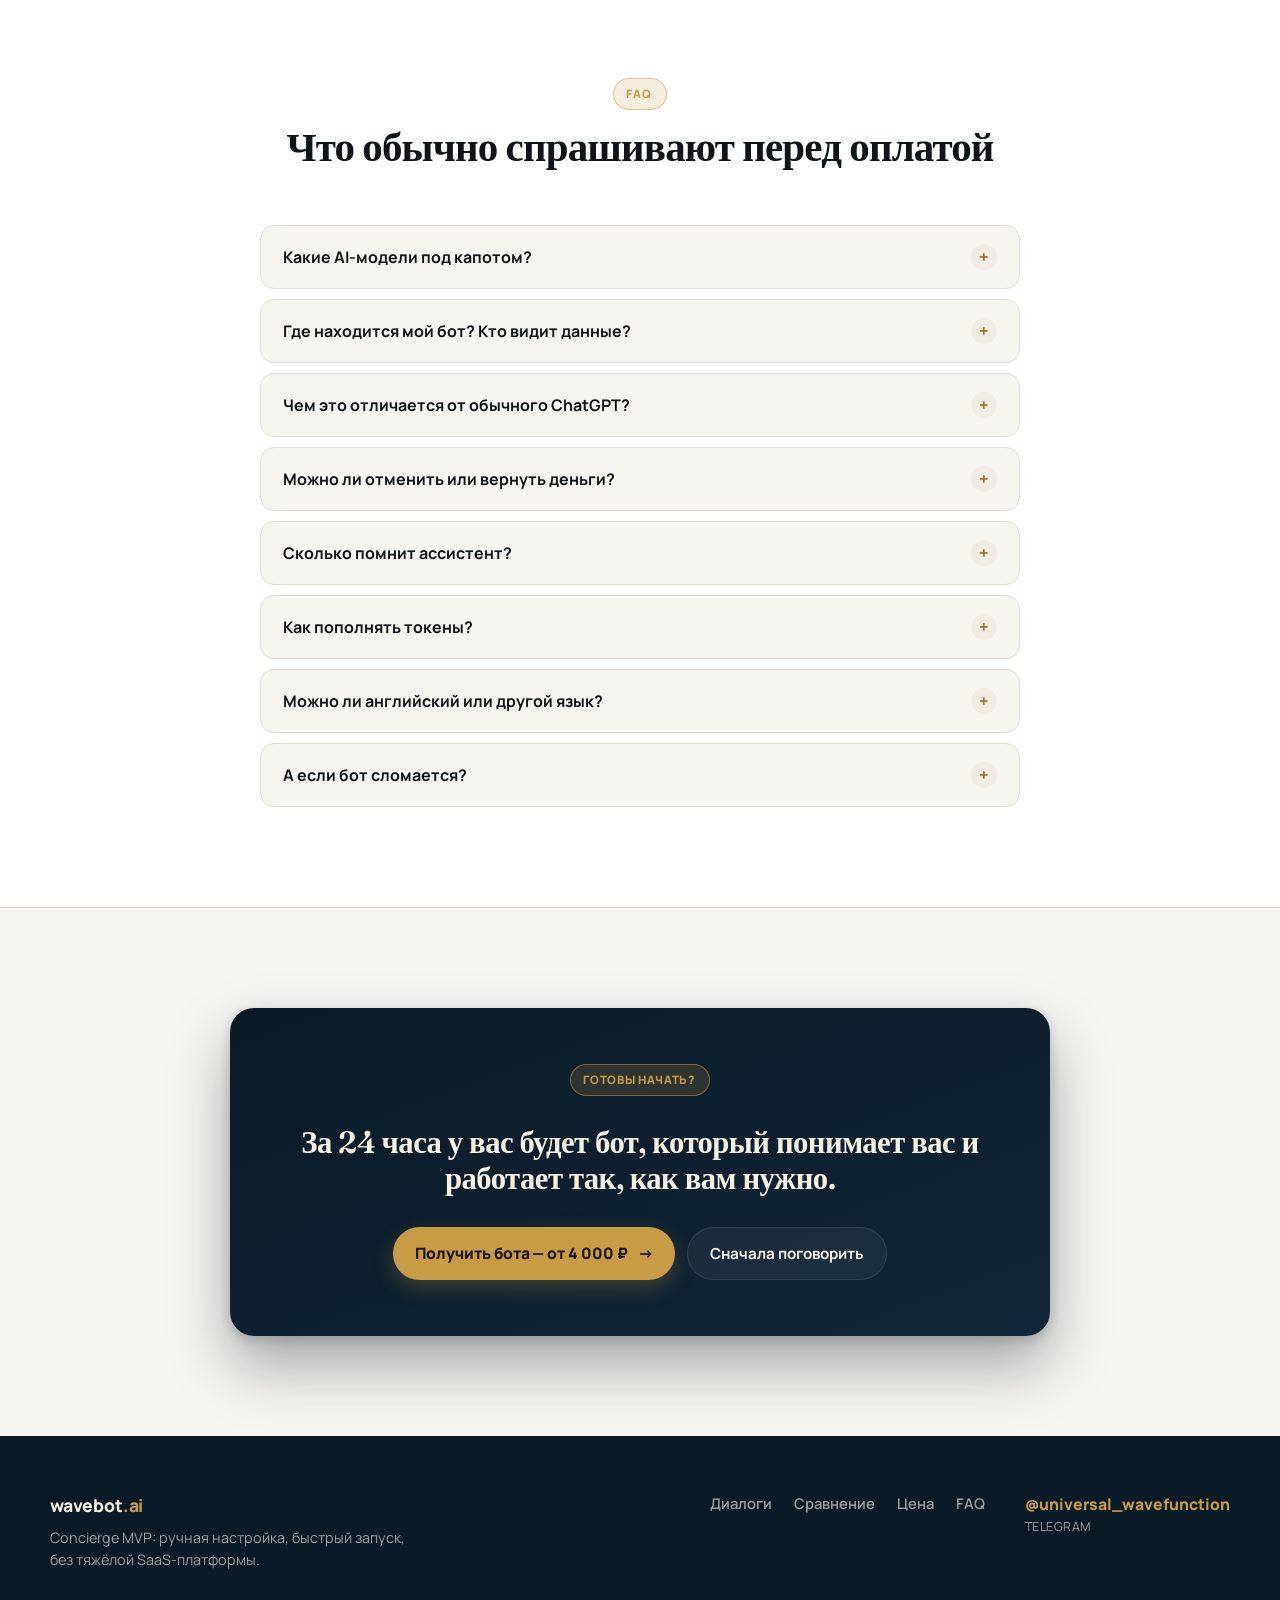
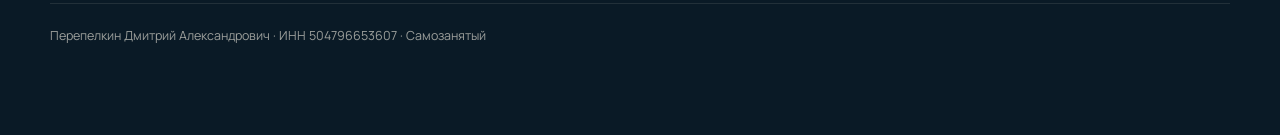
==== commit 9375e802: "Demo video: native controls (seek + volume + fullscreen) + sound on first play Removed `muted` and `" ====
--- a/dev/index.html
+++ b/dev/index.html
@@ -78,8 +78,7 @@
                 id="heroVideo"
                 class="hero-video"
                 src="/assets/telegram-demo.mp4"
-                muted
-                loop
+                controls
                 playsinline
                 preload="metadata"
                 aria-label="Запись экрана: настоящий Telegram-диалог с ассистентом"
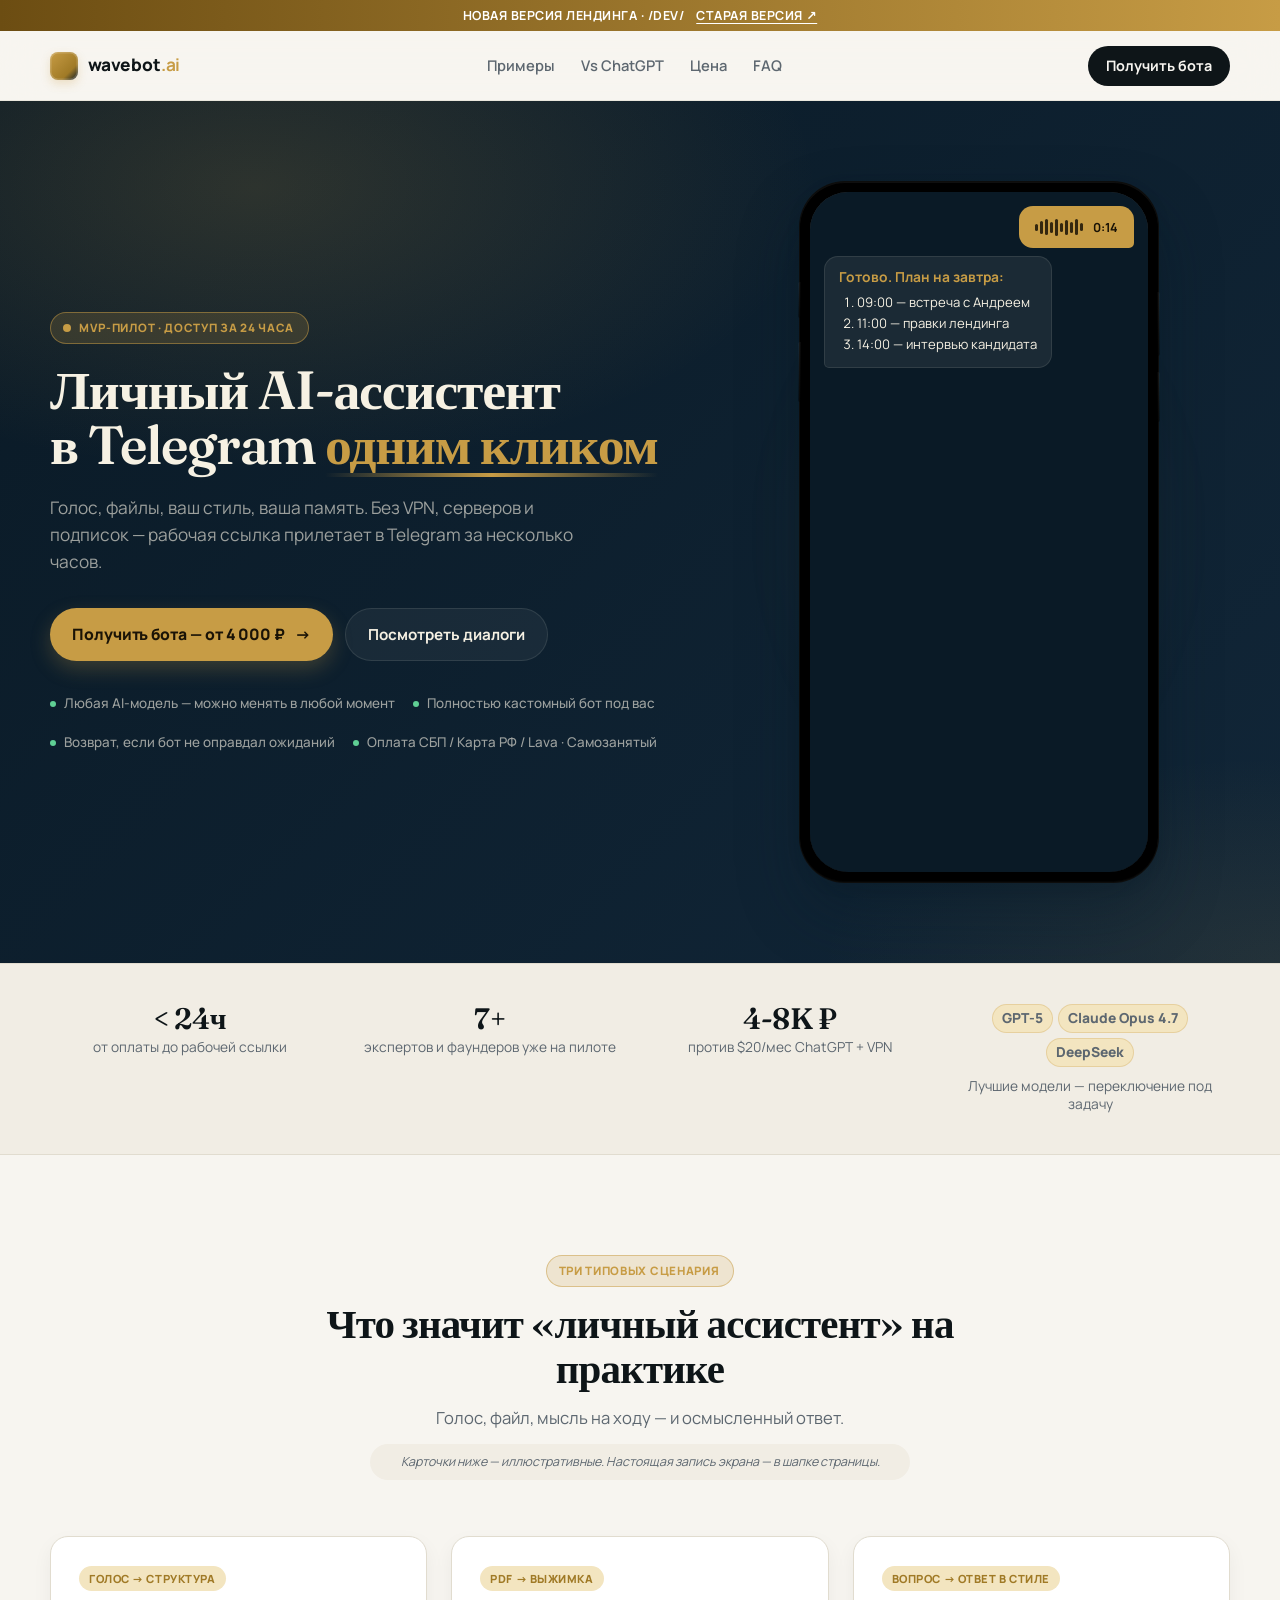
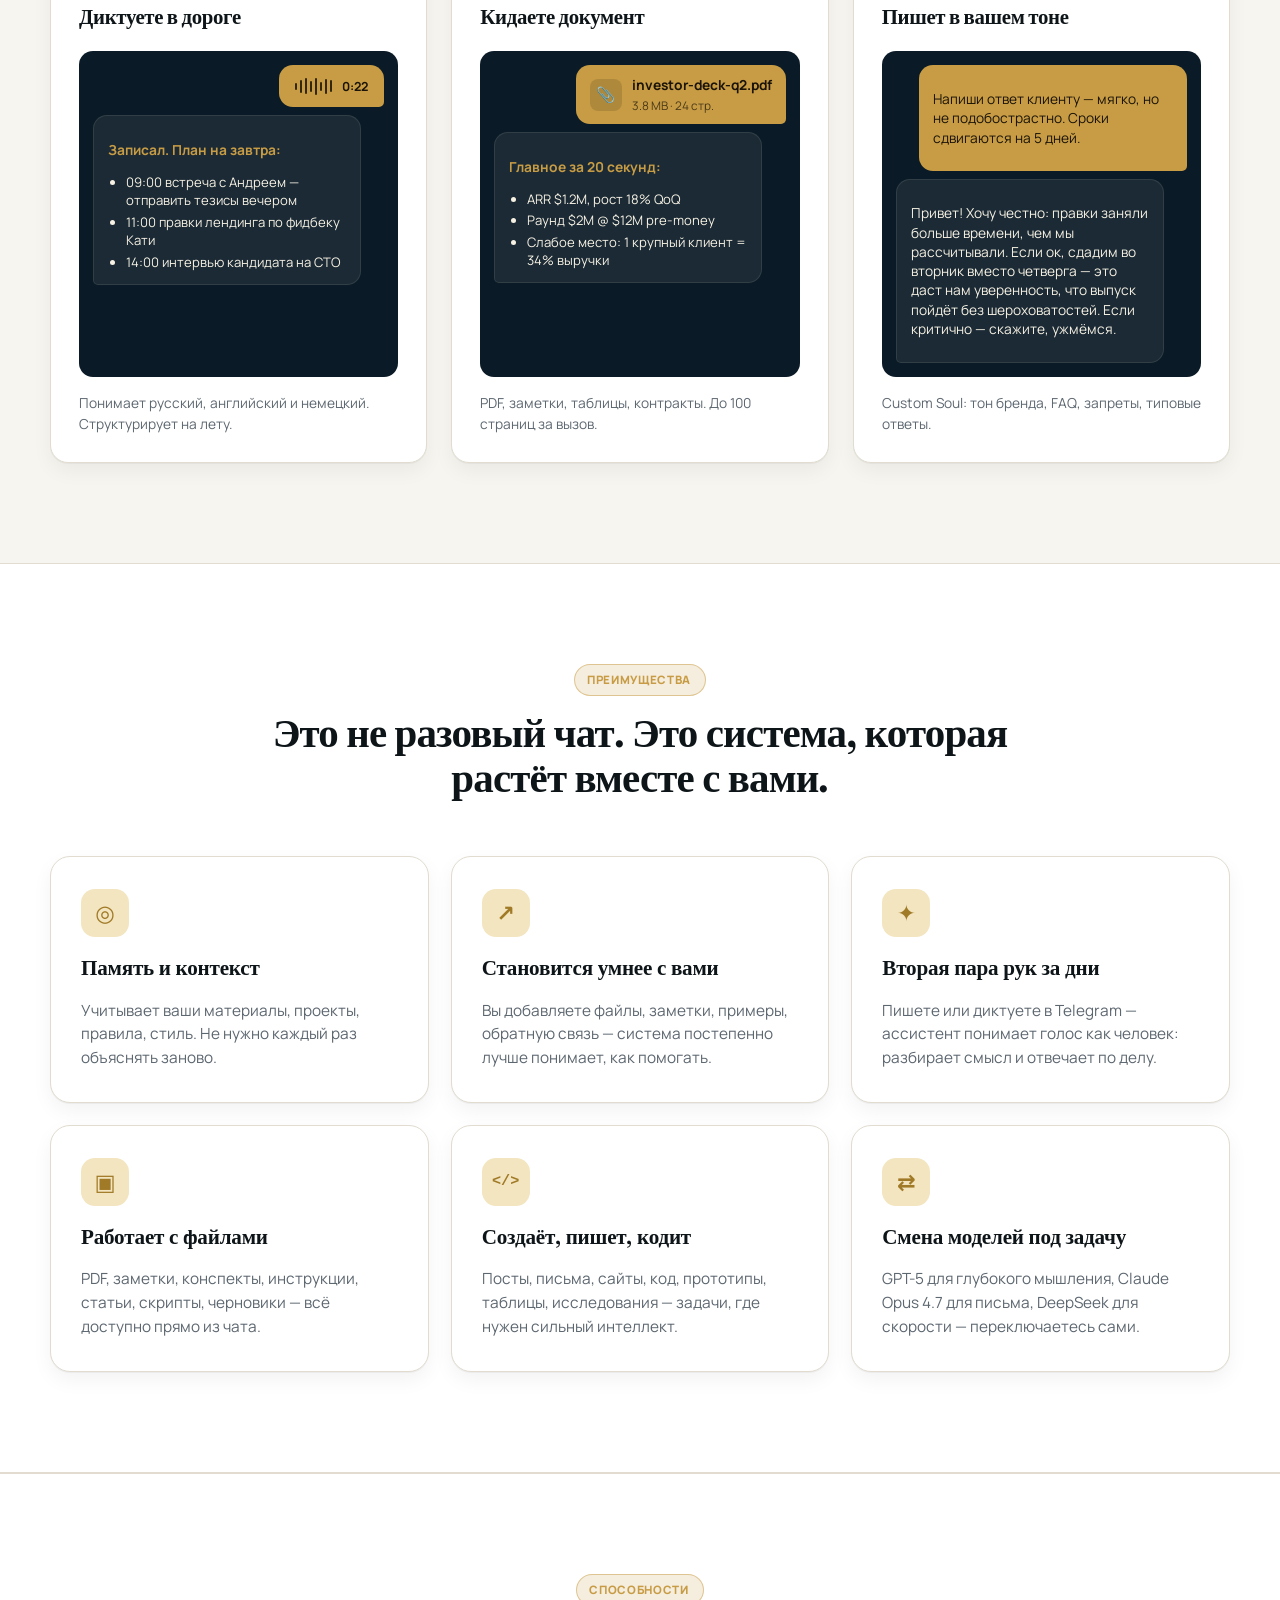
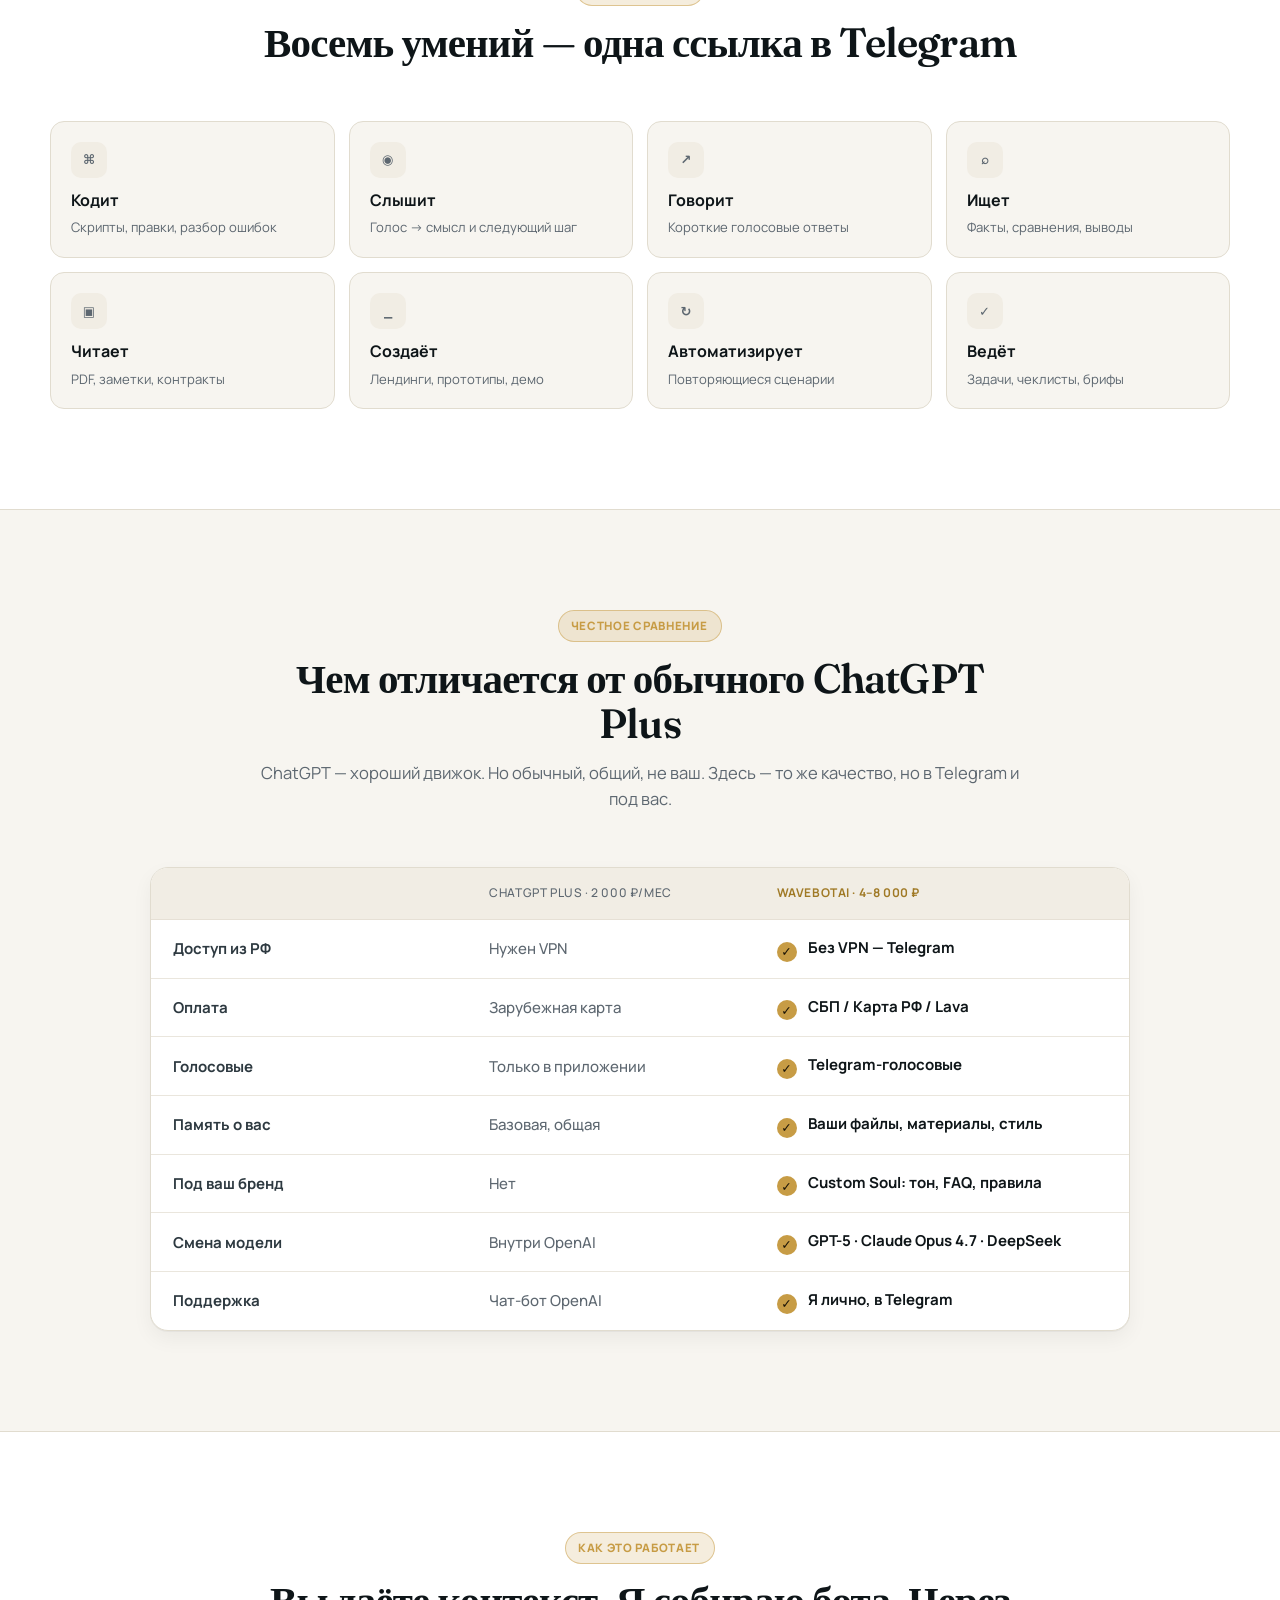
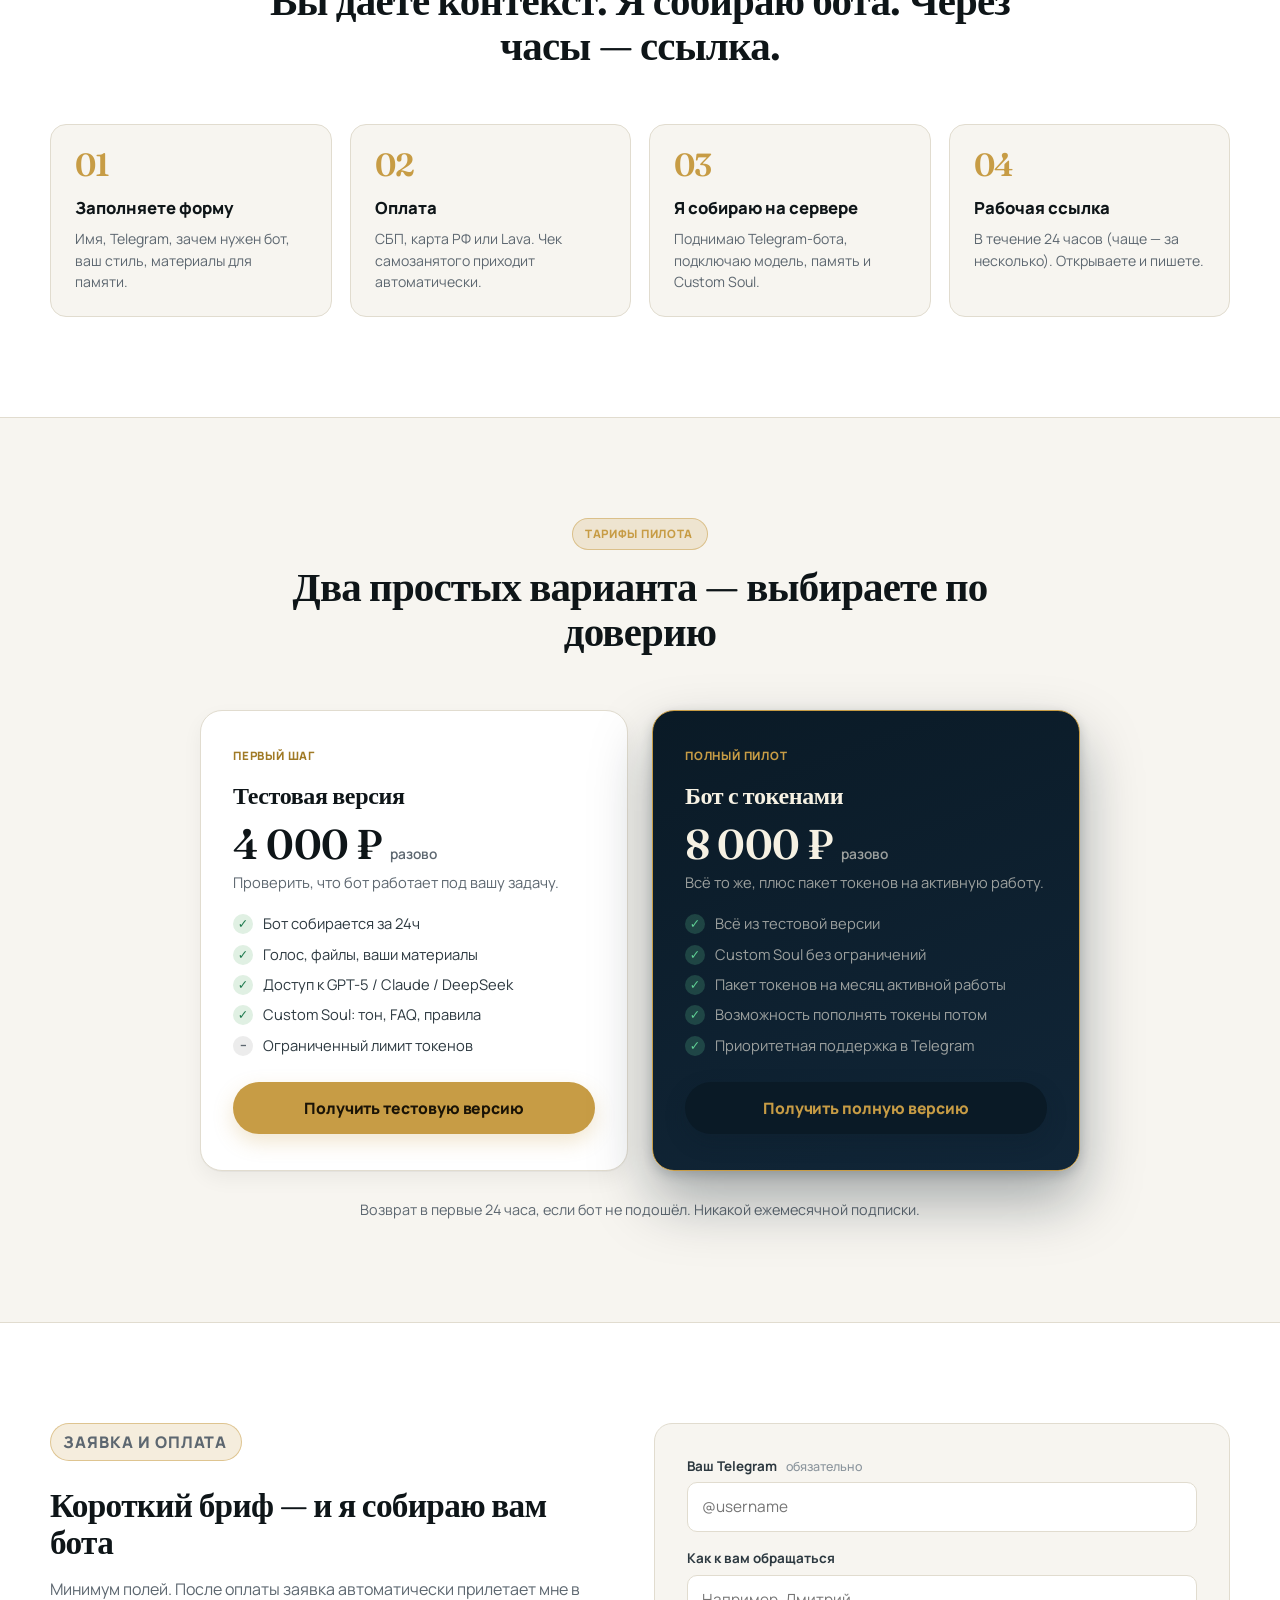
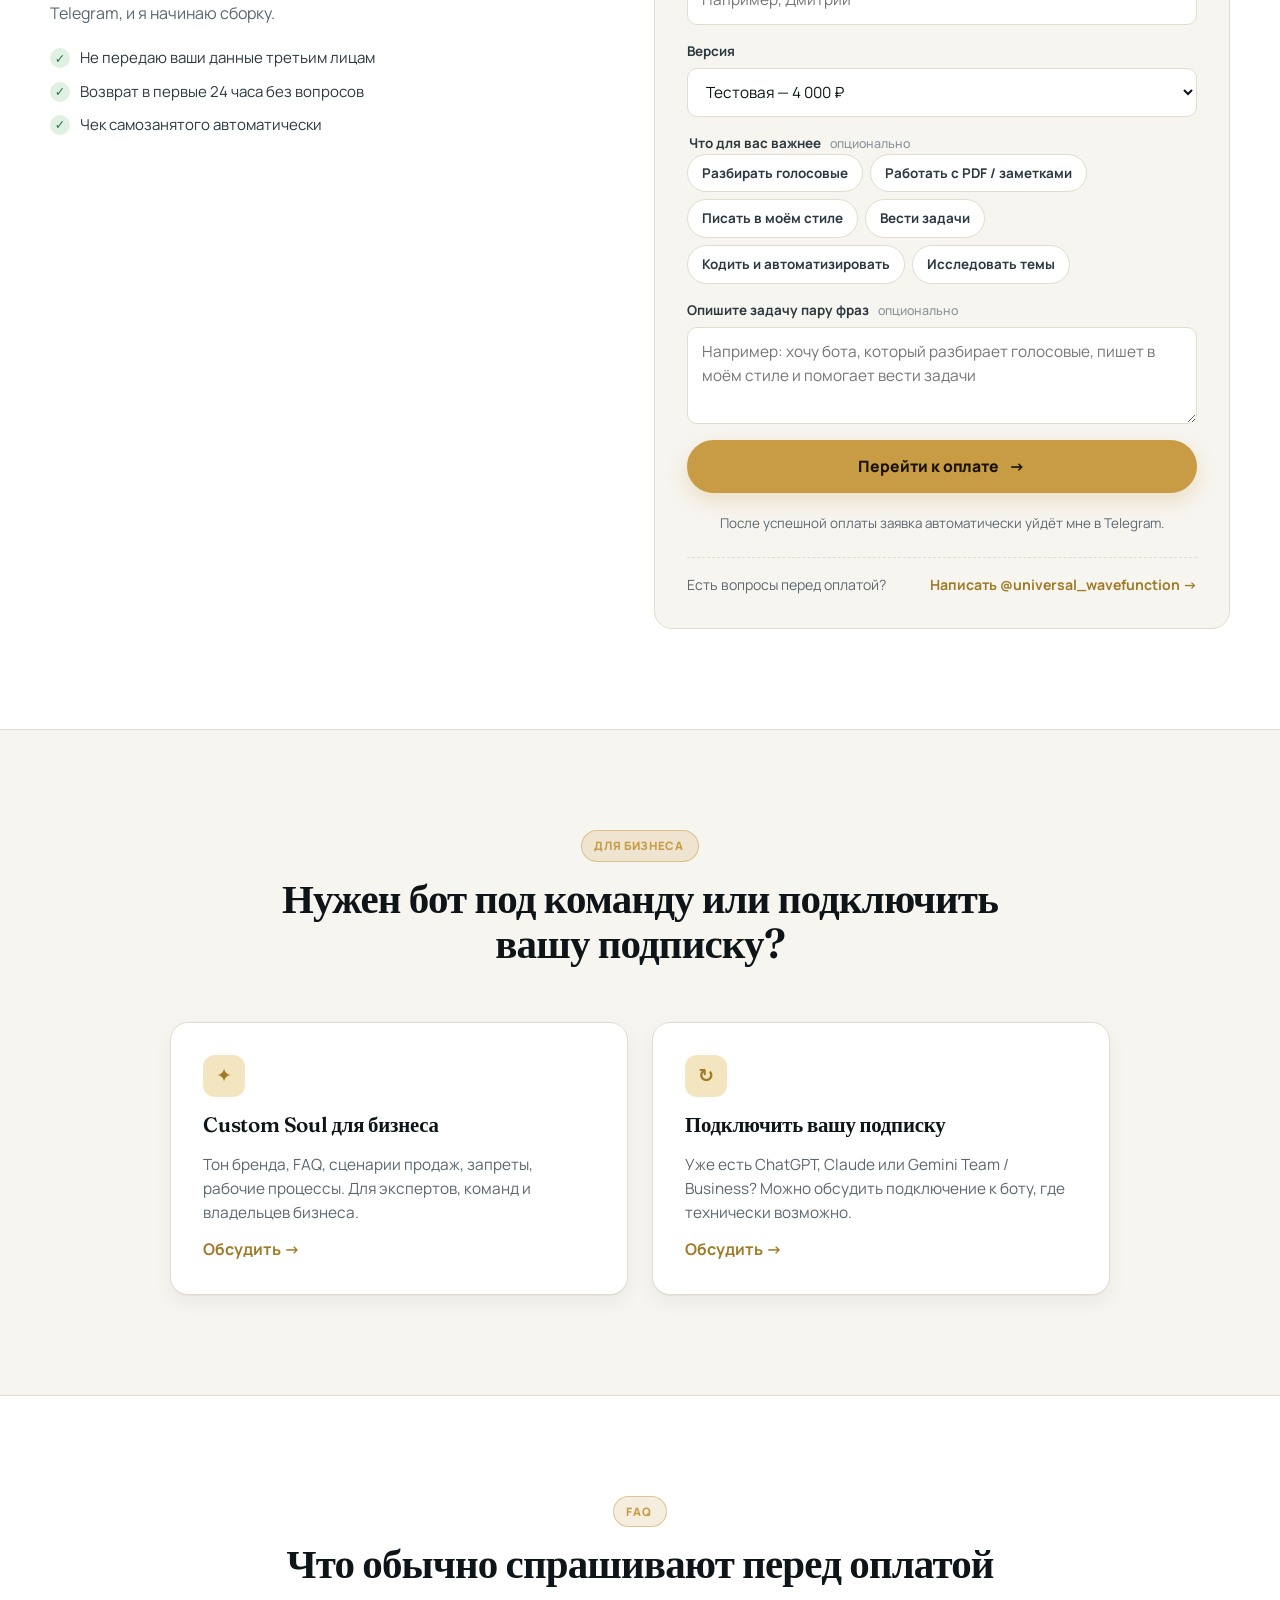
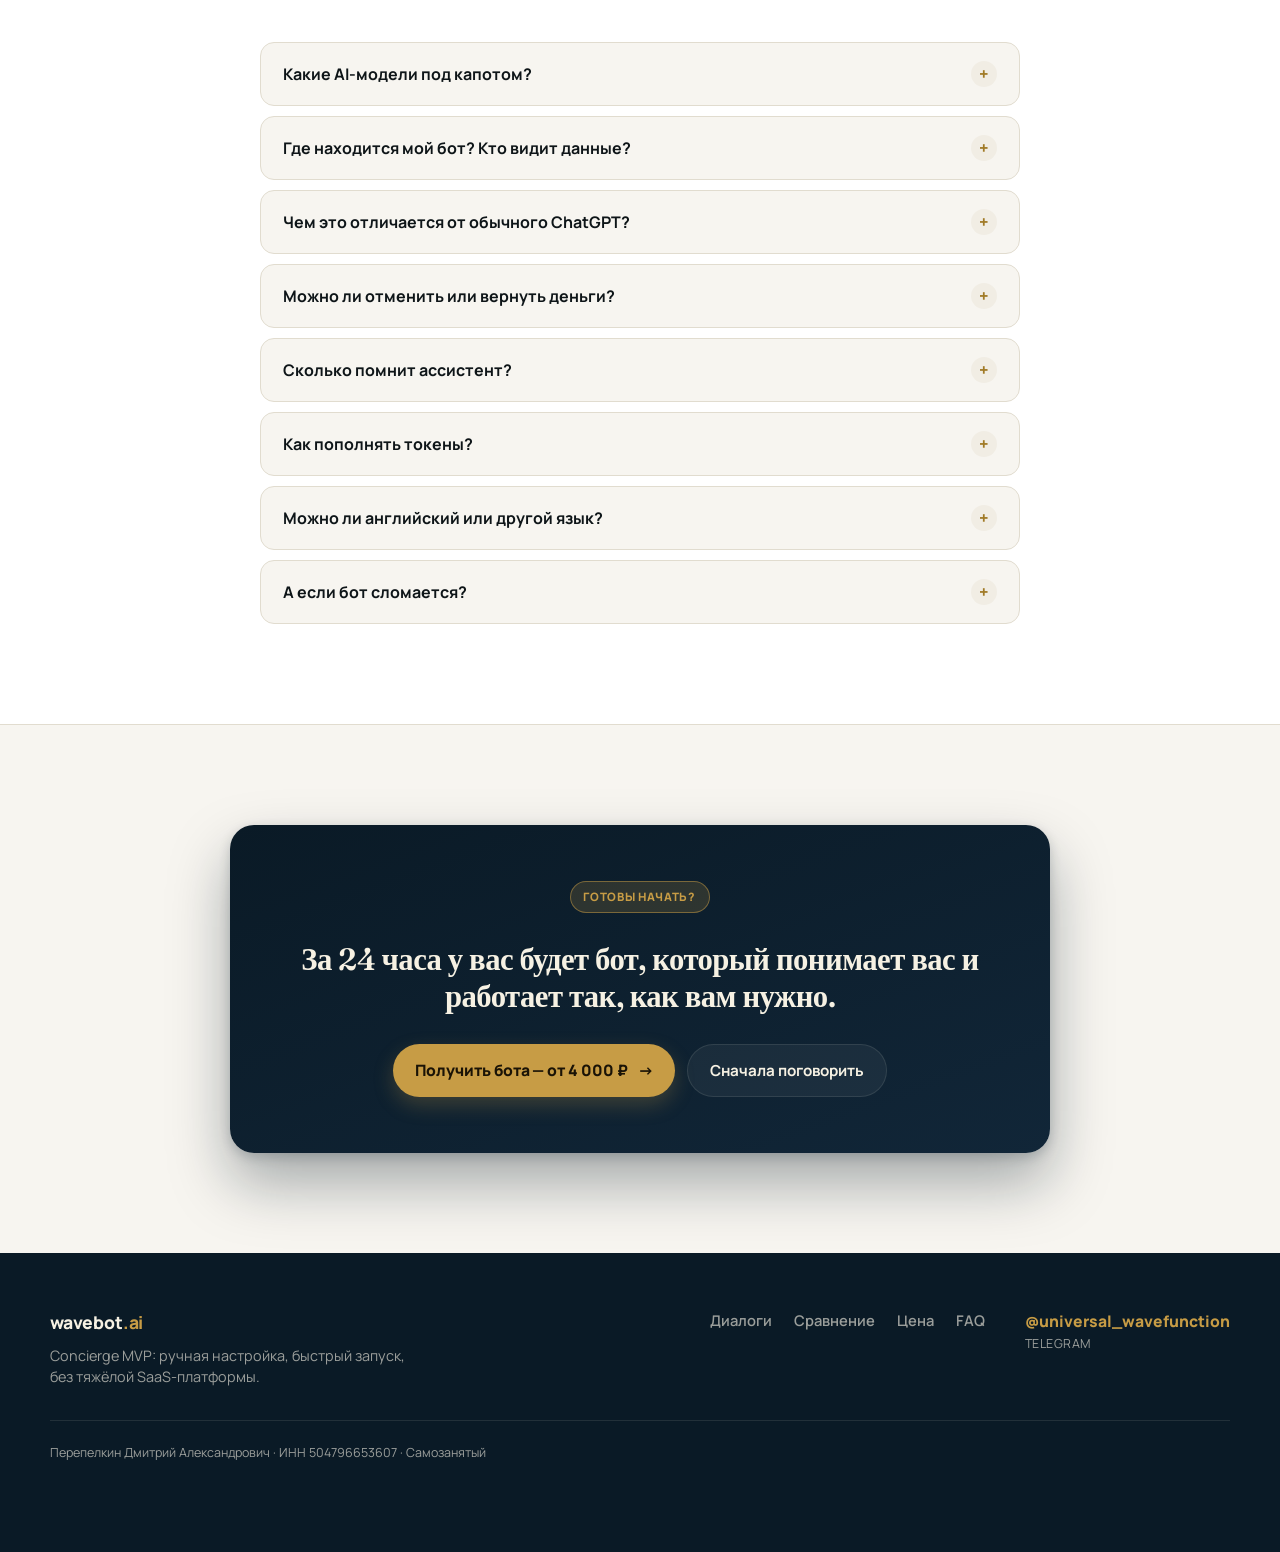
==== commit 85469010: "Move 1 ₽ test option into the version dropdown Adds a third <option value="demo"> ("🧪 Тест-платёж 1 " ====
--- a/dev/index.html
+++ b/dev/index.html
@@ -449,6 +449,7 @@
             <select name="product" id="productSelect" required>
               <option value="test">Тестовая — 4 000 ₽</option>
               <option value="regular">Полная — 8 000 ₽</option>
+              <option value="demo">🧪 Тест-платёж 1 ₽ — проверить флоу</option>
             </select>
           </label>
           <fieldset class="chip-field">
@@ -483,16 +484,6 @@
               Написать @universal_wavefunction →
             </a>
           </div>
-          <div class="dev-test-strip" aria-label="Только для отладки">
-            <span class="dev-test-label">Только на /dev/</span>
-            <button type="button" id="testPaymentBtn" class="dev-test-btn">
-              🧪 Тест-платёж 1 ₽ — проверить ЮKassa flow
-            </button>
-            <p class="dev-test-hint">
-              Создаст реальный платёж на 1 рубль (shopId 1351510). После успеха —
-              такая же заявка прилетает в Telegram, как при настоящей оплате.
-            </p>
-          </div>
         </form>
       </section>
 
--- a/dev/styles.css
+++ b/dev/styles.css
@@ -1549,63 +1549,6 @@
   color: var(--accent);
 }
 
-/* Dev-only test-payment block */
-.dev-test-strip {
-  margin-top: 18px;
-  padding: 14px 16px;
-  border: 1px dashed color-mix(in srgb, var(--accent) 50%, transparent);
-  border-radius: 12px;
-  background: color-mix(in srgb, var(--accent-soft) 60%, transparent);
-  display: grid;
-  gap: 8px;
-}
-
-.dev-test-label {
-  display: inline-block;
-  width: fit-content;
-  padding: 3px 9px;
-  border-radius: 999px;
-  background: var(--ink);
-  color: var(--accent);
-  font-size: 0.66rem;
-  font-weight: 800;
-  letter-spacing: 0.06em;
-  text-transform: uppercase;
-}
-
-.dev-test-btn {
-  display: inline-flex;
-  align-items: center;
-  justify-content: center;
-  gap: 8px;
-  padding: 10px 14px;
-  border: 1px solid var(--accent-deep);
-  border-radius: 10px;
-  background: var(--surface);
-  color: var(--accent-deep);
-  font-weight: 800;
-  font-size: 0.9rem;
-  cursor: pointer;
-  transition: background-color 0.18s ease, color 0.18s ease;
-}
-
-.dev-test-btn:hover {
-  background: var(--accent);
-  color: #1a1306;
-  border-color: var(--accent);
-}
-
-.dev-test-btn:disabled {
-  opacity: 0.6;
-  cursor: not-allowed;
-}
-
-.dev-test-hint {
-  margin: 0;
-  font-size: 0.78rem;
-  color: var(--muted);
-  line-height: 1.45;
-}
 
 /* ============================
    Business section
